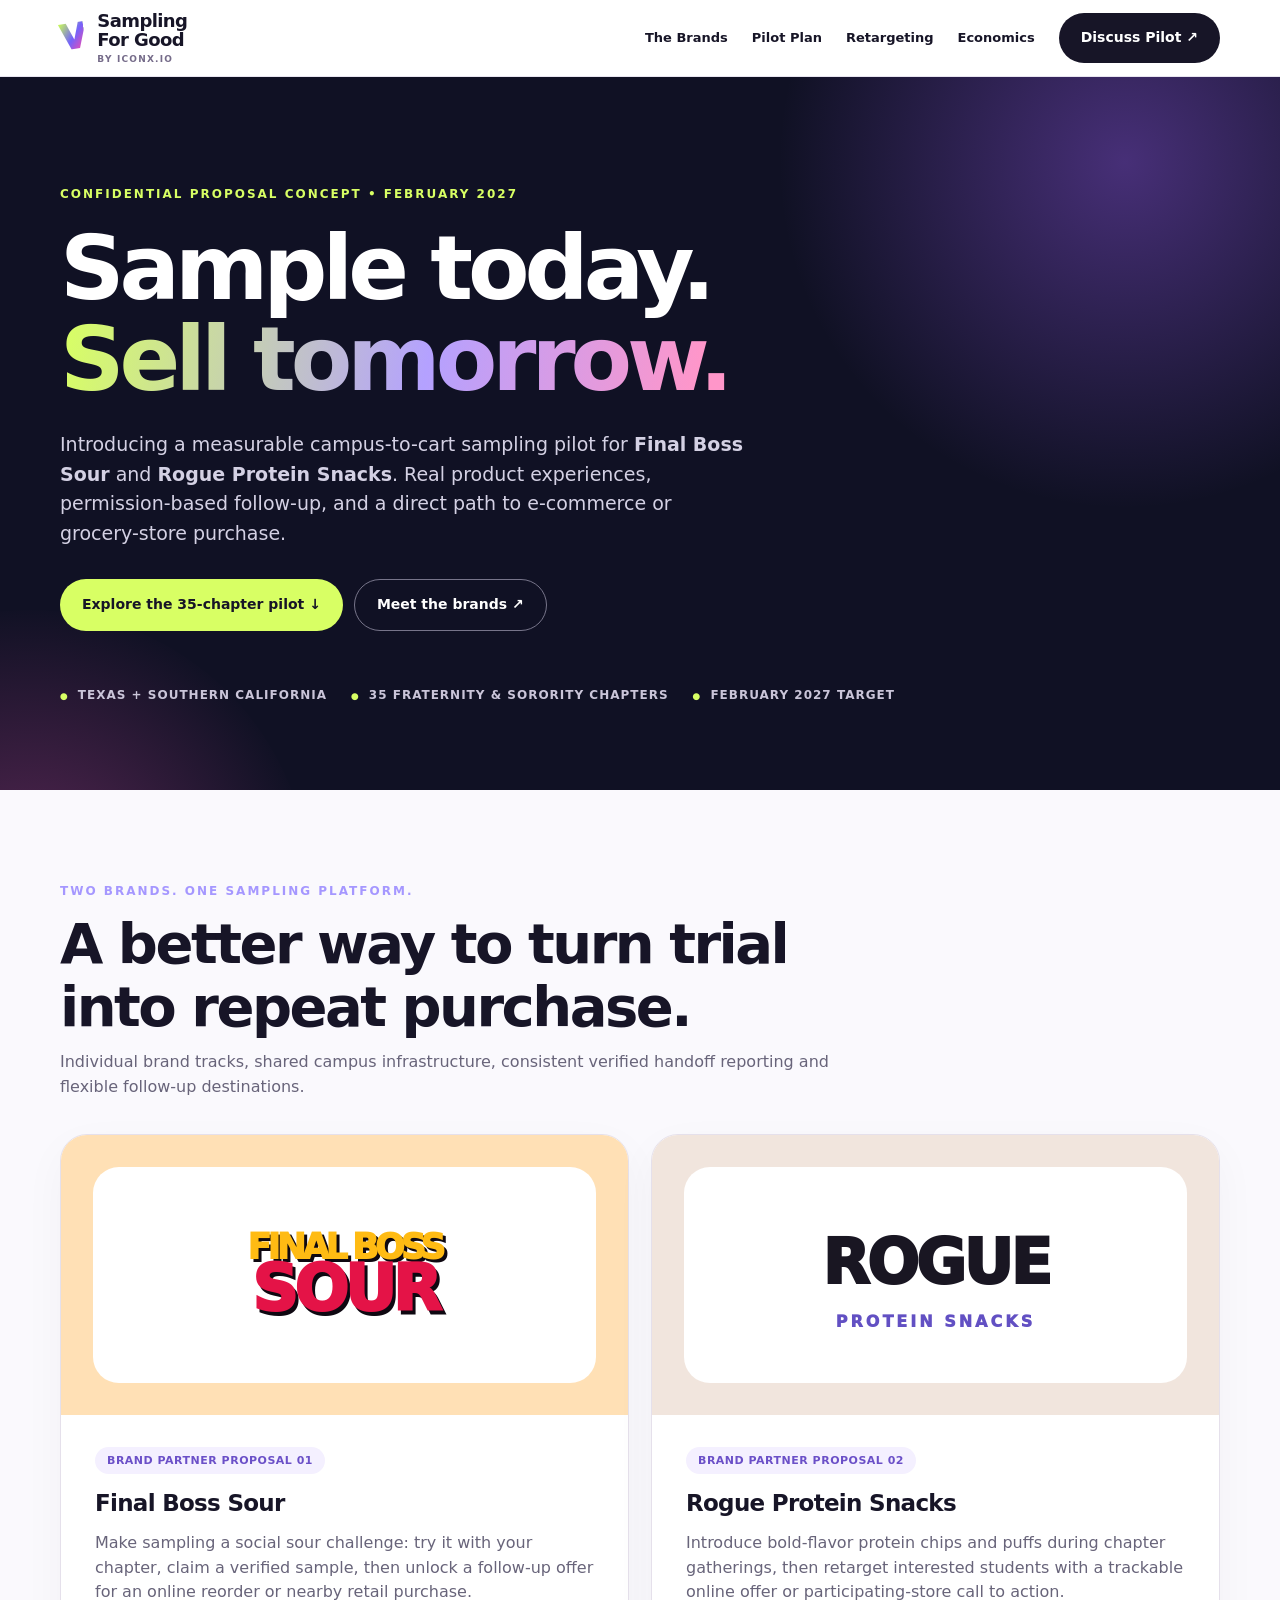
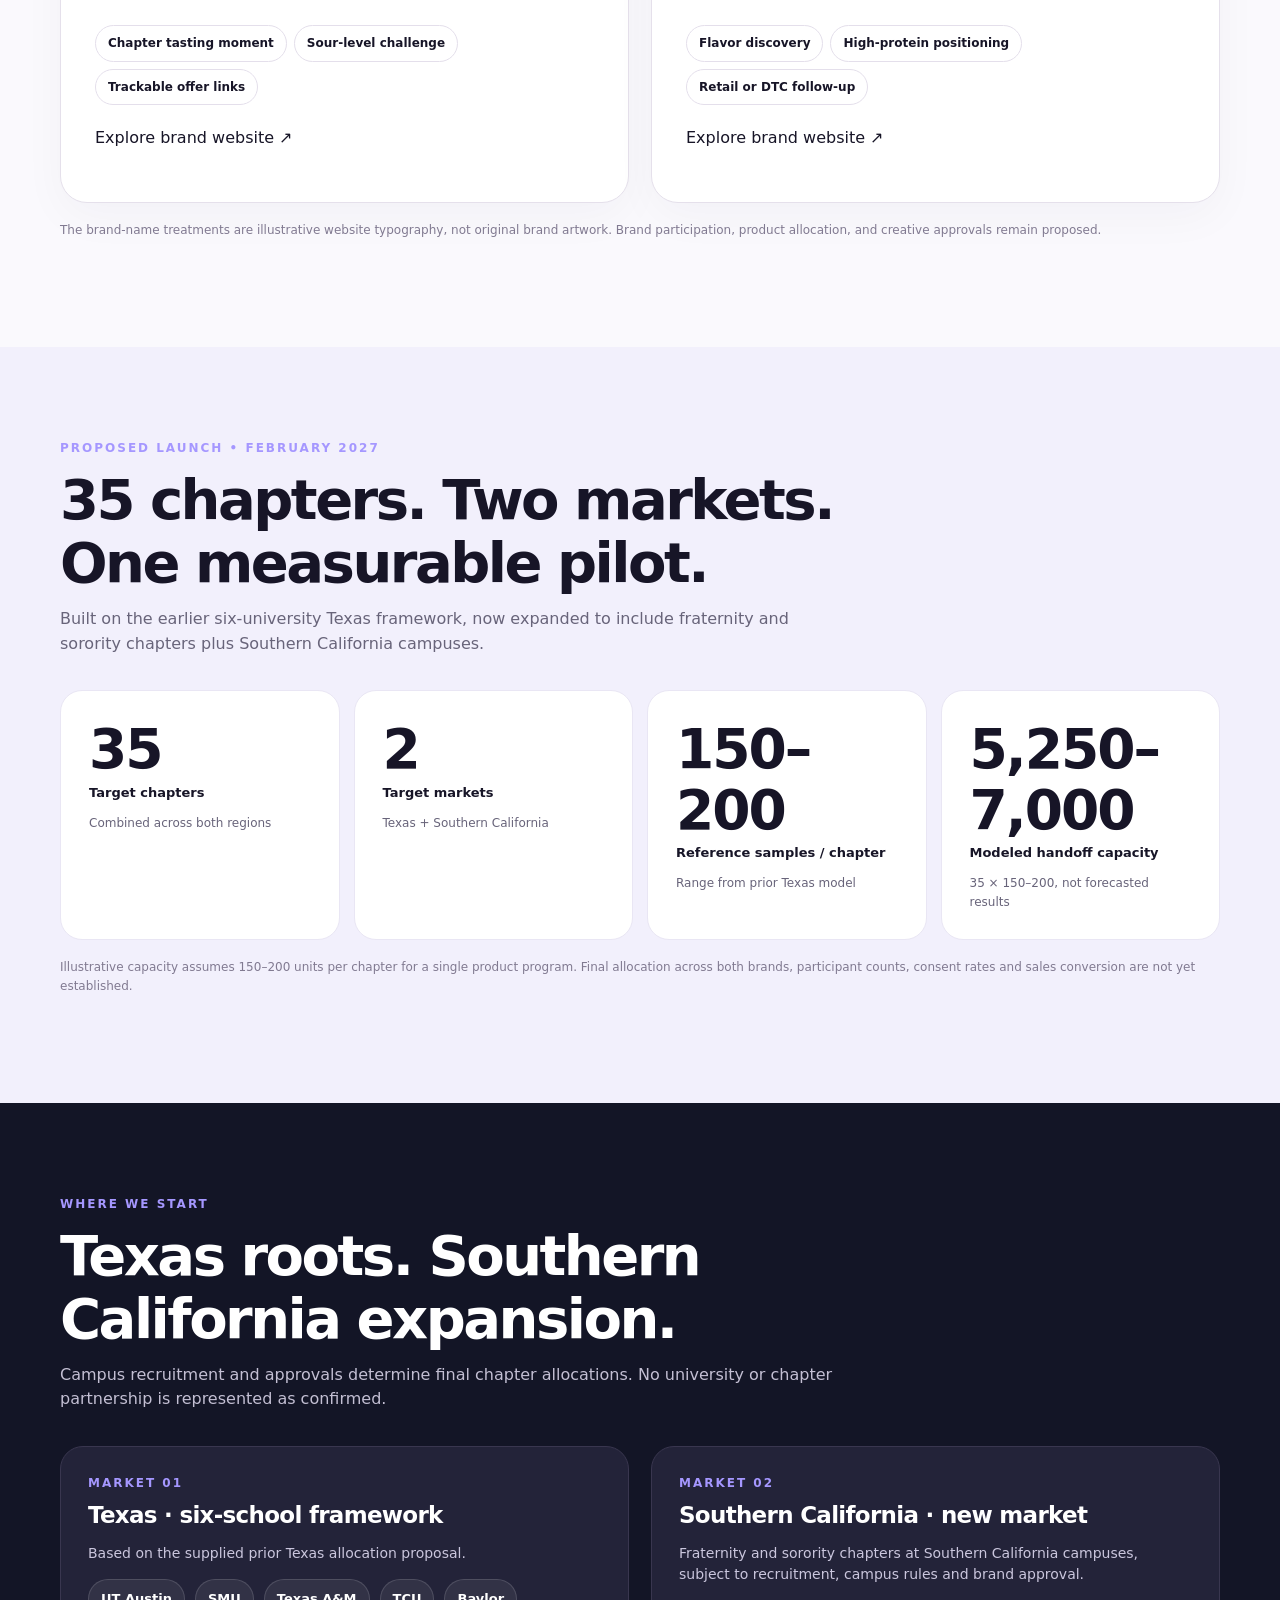
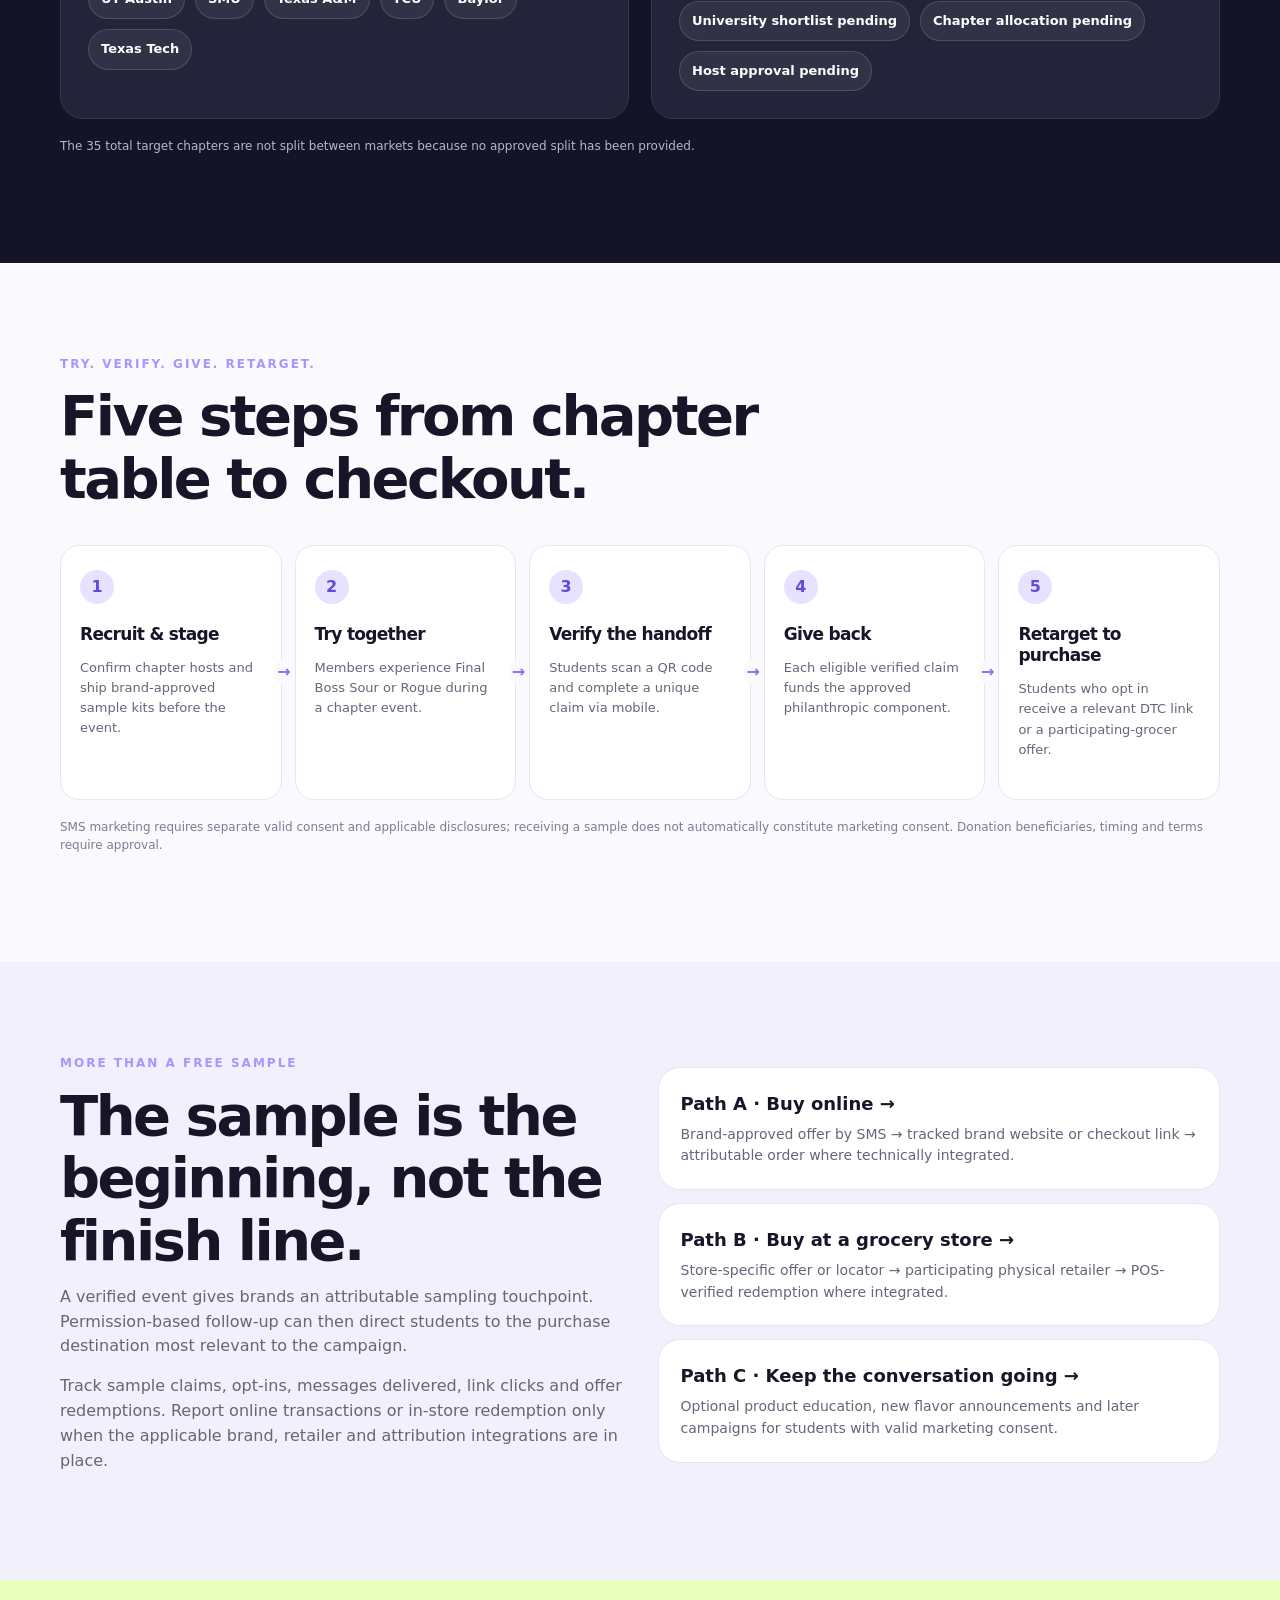
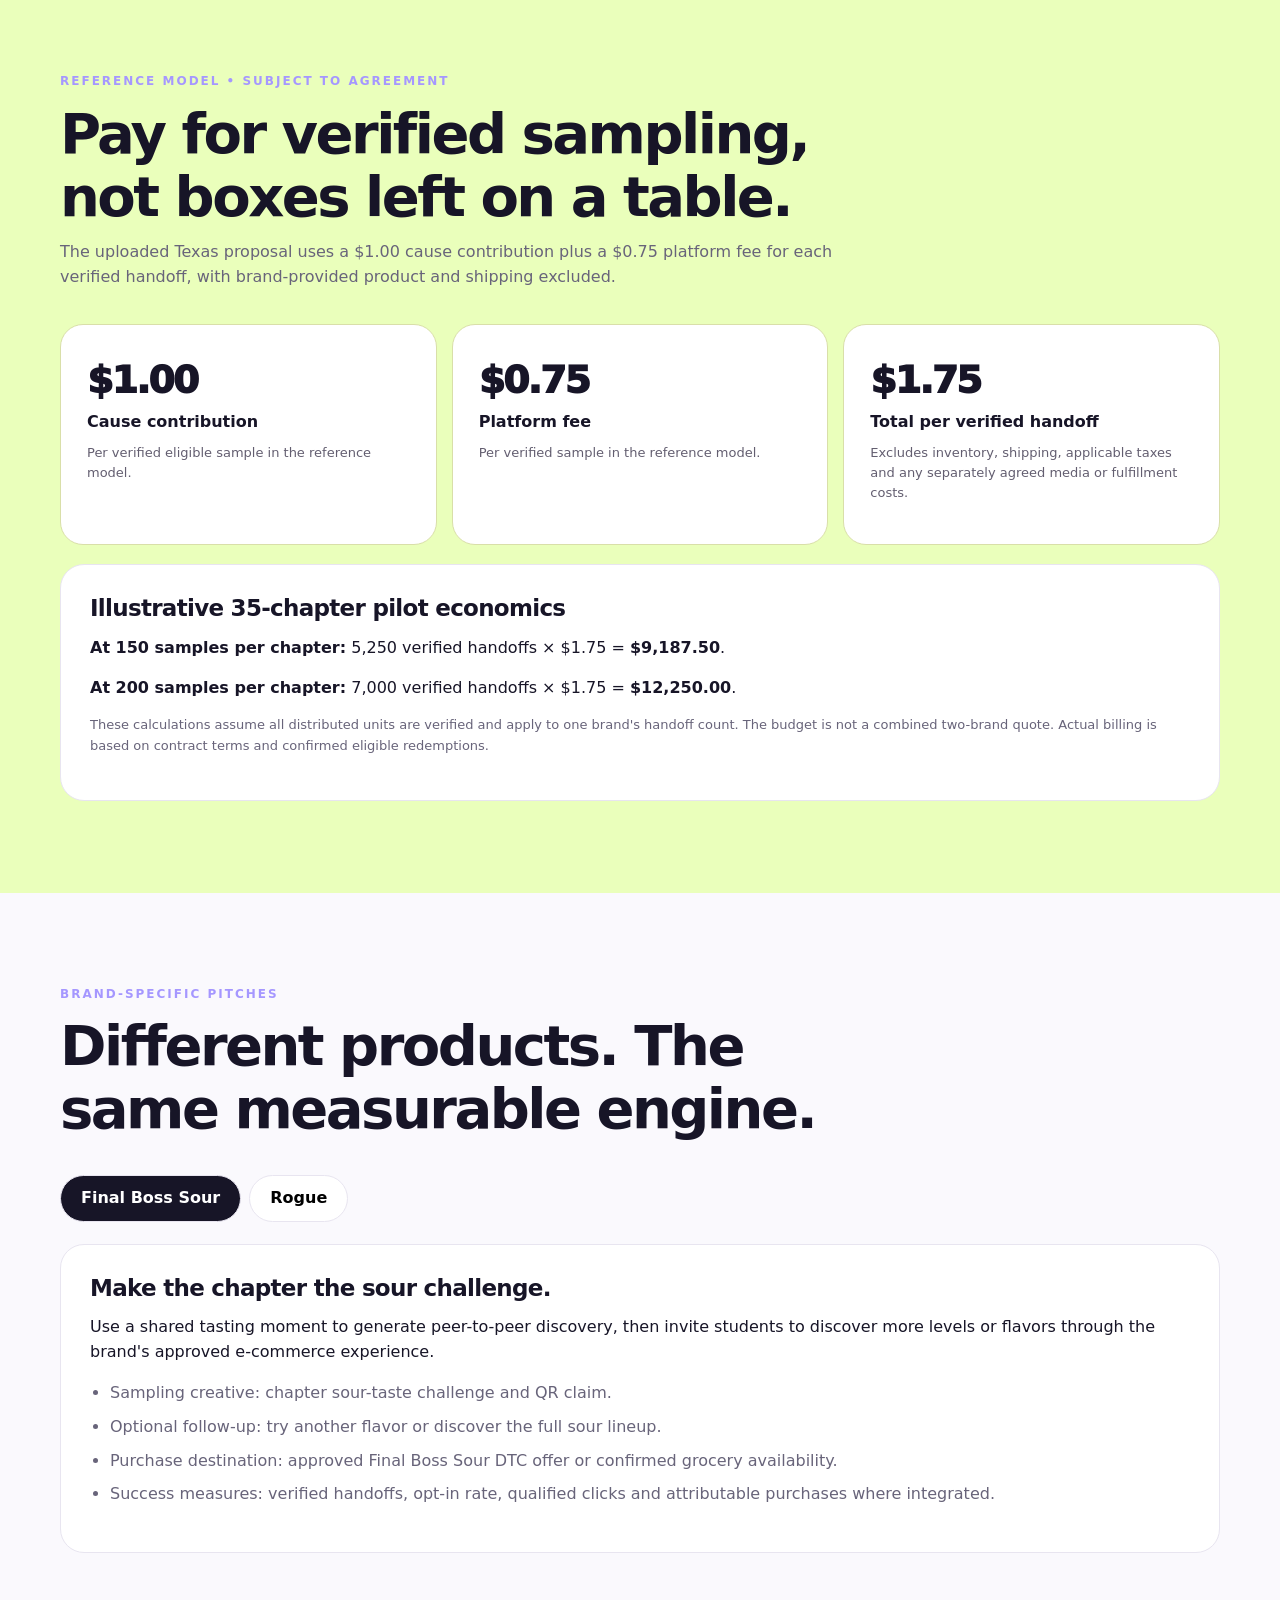
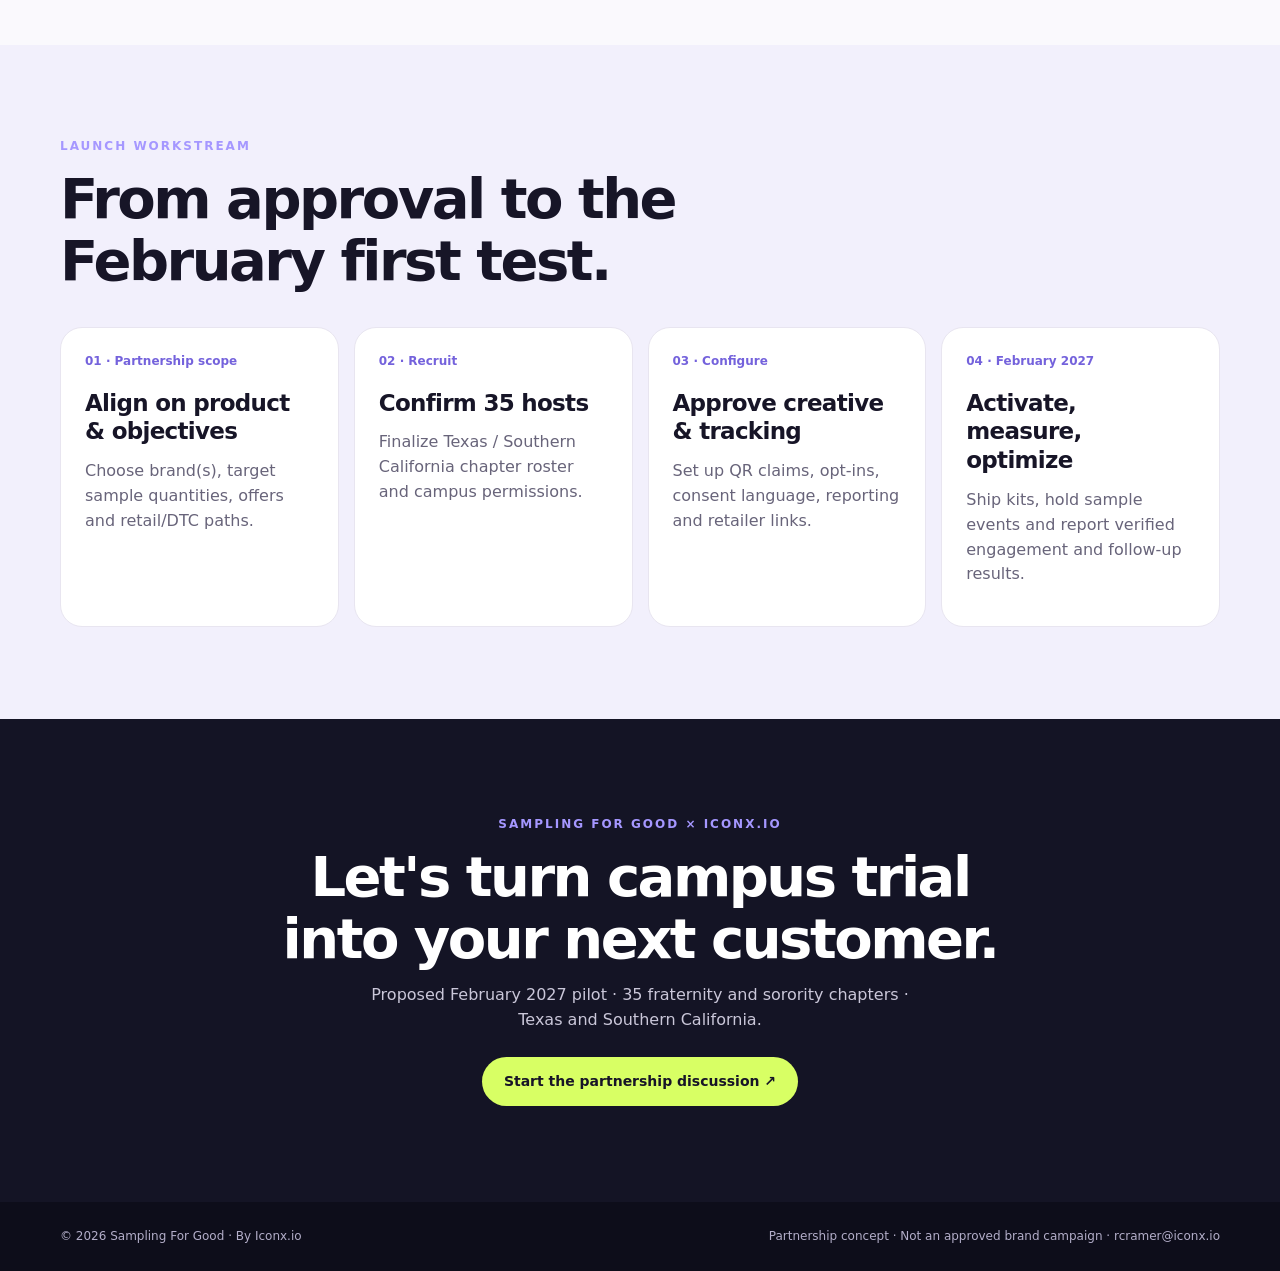
==== brand-pitches/final-boss-rogue/index.html @ 6f6bc7af "Add standalone Final Boss Sour and Rogue February 2027 sampling pitch" ====
<!doctype html>
<html lang="en"><head><meta charset="utf-8"><meta name="viewport" content="width=device-width,initial-scale=1"><meta name="theme-color" content="#101124"><title>Final Boss Sour × Rogue | Sampling For Good — February 2027 Pilot</title><meta name="description" content="A proposed 35-chapter sampling and retargeting pilot across Texas and Southern California, by Sampling For Good / Iconx."><style>
:root{--ink:#171527;--muted:#68647a;--purple:#7564fa;--pink:#f04bb6;--lime:#d8ff64;--blue:#488eff;--line:#e8e5f0}*{box-sizing:border-box}html{scroll-behavior:smooth}body{margin:0;background:#faf9fd;color:var(--ink);font:16px/1.55 Inter,ui-sans-serif,system-ui,-apple-system,Segoe UI,sans-serif}a{color:inherit;text-decoration:none}button{font:inherit;cursor:pointer}.wrap{width:min(1160px,calc(100% - 44px));margin:auto}.nav{position:sticky;top:0;z-index:9;background:#fffffff2;backdrop-filter:blur(18px);border-bottom:1px solid var(--line)}.nav .wrap{display:flex;align-items:center;justify-content:space-between;min-height:76px;gap:18px}.logo{display:flex;align-items:center;gap:12px;font-size:18px;font-weight:900;line-height:1.05;letter-spacing:-.6px}.vmark{font-weight:1000;font-size:34px;letter-spacing:-10px;padding-right:9px;background:linear-gradient(130deg,#c8fc55 5%,#7363fc 50%,#ef4ab0 85%);-webkit-background-clip:text;background-clip:text;color:transparent;transform:rotate(-9deg)}.logo small{font-size:9px;letter-spacing:1.2px;color:#756b89;display:block;margin-top:5px}.navlinks{display:flex;align-items:center;gap:24px;font-size:13px;font-weight:750}.btn{display:inline-flex;align-items:center;justify-content:center;border:0;padding:14px 22px;border-radius:100px;background:var(--ink);color:white;font-weight:850;font-size:14px;transition:transform .2s,box-shadow .2s}.btn:hover{transform:translateY(-2px);box-shadow:0 12px 26px #11112626}.btn.lime{background:var(--lime);color:var(--ink)}.btn.outline{background:#fff;color:var(--ink);border:1px solid var(--line)}.hero{background:#101124;color:white;position:relative;overflow:hidden;padding:108px 0 86px}.hero:before{content:'';position:absolute;width:710px;height:710px;border-radius:50%;right:-200px;top:-270px;background:radial-gradient(circle,#995cf466,transparent 69%)}.hero:after{content:'';position:absolute;width:560px;height:560px;border-radius:50%;left:-250px;bottom:-380px;background:radial-gradient(circle,#ed54b755,transparent 72%)}.hero .wrap{position:relative;z-index:1}.eyebrow{font-size:12px;font-weight:900;letter-spacing:2px;text-transform:uppercase;color:#a597ff}.hero .eyebrow{color:#d8ff64}.hero h1{font-size:clamp(48px,7vw,91px);line-height:1.02;letter-spacing:-5px;max-width:1000px;margin:19px 0 25px}.gradient{background:linear-gradient(100deg,#d8ff64 1%,#b4a1ff 55%,#ff96c9 95%);color:transparent;background-clip:text}.hero p{font-size:19px;max-width:690px;color:#d4d1e4}.actions{display:flex;gap:11px;flex-wrap:wrap;margin-top:31px}.hero .outline{background:transparent;color:white;border:1px solid #77758a}.herofoot{display:flex;gap:24px;flex-wrap:wrap;margin-top:55px;color:#cac5d9;font-size:12px;text-transform:uppercase;letter-spacing:1px;font-weight:750}.herofoot span:before{content:'●';color:var(--lime);font-size:9px;margin-right:9px}section{padding:92px 0}.sectionhead{max-width:790px;margin-bottom:34px}h2{font-size:clamp(34px,4.7vw,56px);line-height:1.12;letter-spacing:-2.5px;margin:12px 0}h3{font-size:23px;line-height:1.25;letter-spacing:-.7px;margin:0 0 13px}p{margin:0 0 15px}.muted{color:var(--muted)}.brandgrid,.metricgrid,.steps,.dual,.geogrid{display:grid;grid-template-columns:repeat(2,minmax(0,1fr));gap:22px}.brandcard{border:1px solid #e5e0eb;background:white;border-radius:27px;overflow:hidden;box-shadow:0 14px 45px #28204609}.brandtop{height:280px;display:flex;align-items:center;justify-content:center;flex-direction:column;text-align:center;padding:32px}.brandtop.sour{background:#ffe0b5}.brandtop.rogue{background:#f1e5dd}.brandtop .inner{border-radius:26px;background:white;height:100%;width:100%;display:flex;align-items:center;justify-content:center;flex-direction:column;padding:25px}.bossmark{font-weight:1000;text-transform:uppercase;line-height:.87;letter-spacing:-4px;font-size:clamp(38px,5vw,70px);color:#e41347;text-shadow:3px 4px 0 #0e0811}.bossmark small{font-size:.55em;display:block;color:#ffbb13;text-shadow:3px 3px 0 #0e0811}.roguemark{font-weight:1000;font-size:clamp(34px,4.8vw,69px);letter-spacing:-3px;color:#191622}.roguemark em{font-size:16px;display:block;color:#6250c3;font-style:normal;letter-spacing:3px}.brandbody{padding:32px 34px 36px}.tag{display:inline-block;background:#f4f0ff;color:#6b50c8;border-radius:30px;padding:5px 12px;font-size:11px;font-weight:900;letter-spacing:.5px;text-transform:uppercase;margin-bottom:15px}.chips{display:flex;flex-wrap:wrap;gap:7px;margin-top:20px}.chips span{font-size:12px;font-weight:750;border:1px solid #e4dfeb;padding:8px 12px;border-radius:50px}.pitch{background:#f2f0fc}.stat{background:white;padding:28px;border-radius:22px;border:1px solid #e9e6f4}.stat strong{display:block;font-size:clamp(32px,4.5vw,55px);line-height:1.1;letter-spacing:-2px}.stat span{font-weight:850;font-size:13px}.stat small{display:block;font-size:12px;color:var(--muted);margin-top:9px}.metricgrid{grid-template-columns:repeat(4,1fr);gap:14px}.funnel{display:grid;grid-template-columns:repeat(5,1fr);gap:13px;margin-top:25px}.step{background:white;padding:24px 19px;border:1px solid var(--line);border-radius:19px;position:relative}.step .num{display:inline-block;border-radius:50%;width:34px;height:34px;text-align:center;line-height:34px;background:#e7e2ff;color:#624add;font-weight:900;margin-bottom:20px}.step h3{font-size:17px}.step p{font-size:13px;color:var(--muted)}.step:not(:last-child):after{content:'→';position:absolute;right:-13px;top:45%;z-index:2;font-weight:900;color:#896aff;background:#faf9fd;border-radius:50%;padding:0 3px}.geo{background:#131526;color:white}.geo h2,.geo h3{color:white}.geo .muted{color:#c3bfd3}.location{padding:27px;background:#232339;border:1px solid #39364f;border-radius:23px}.location h3{margin-top:8px}.location p{font-size:14px;color:#cac6dd}.schoollist{display:flex;flex-wrap:wrap;gap:10px}.schoollist span{background:#ffffff12;border:1px solid #ffffff22;border-radius:30px;padding:9px 12px;font-size:13px;font-weight:750}.note{font-size:12px;color:#817a91;margin-top:18px}.geo .note{color:#bbb4ce}.split{display:grid;grid-template-columns:1fr 1fr;gap:35px;align-items:center}.path{background:#fff;border:1px solid var(--line);border-radius:22px;padding:22px;margin-bottom:13px}.path b{display:block;font-size:18px}.path p{font-size:14px;color:var(--muted);margin:6px 0 0}.money{background:#eaffbb}.economics{display:grid;grid-template-columns:repeat(3,1fr);gap:15px}.econ{background:#fff;border:1px solid #d9dfa9;padding:26px;border-radius:23px}.econ .big{font-size:38px;letter-spacing:-2px;font-weight:1000}.econ b{display:block}.econ p{color:#635e70;font-size:13px;margin-top:8px}.timeline{display:grid;grid-template-columns:repeat(4,1fr);gap:15px}.timeline article{background:white;border:1px solid var(--line);border-radius:22px;padding:24px}.timeline i{display:block;font-weight:900;font-size:12px;color:#7462dc;font-style:normal;margin-bottom:18px}.closing{background:#141425;color:white;text-align:center;padding:96px 0}.closing p{color:#cac7d9;max-width:580px;margin:0 auto 24px}.footer{padding:25px 0;background:#0d0d1a;color:#b3aec9;font-size:12px}.footer .wrap{display:flex;justify-content:space-between;flex-wrap:wrap;gap:12px}.detailtab{display:flex;gap:8px;margin:22px 0}.detailtab button{background:white;border:1px solid var(--line);border-radius:30px;padding:10px 20px;font-weight:850}.detailtab button.active{background:#171527;color:white}.panel{background:white;border-radius:24px;padding:29px;border:1px solid var(--line)}.panel[hidden]{display:none}.panel ul{padding-left:20px;color:var(--muted)}.panel li{margin:9px 0}@media(max-width:900px){.metricgrid{grid-template-columns:repeat(2,1fr)}.funnel{grid-template-columns:repeat(2,1fr)}.funnel .step:after{display:none}.timeline{grid-template-columns:repeat(2,1fr)}.navlinks a:not(.btn){display:none}}@media(max-width:620px){.wrap{width:min(100% - 30px,1160px)}.nav .wrap{min-height:70px}.nav .btn{padding:10px 12px;font-size:12px}.logo{font-size:14px}.hero{padding:76px 0 62px}.hero h1{letter-spacing:-2.6px}.hero p{font-size:16px}.brandgrid,.dual,.geogrid,.split{grid-template-columns:1fr}.brandtop{height:235px}.brandbody{padding:24px}.funnel,.timeline{grid-template-columns:1fr}.metricgrid{gap:9px}.stat{padding:18px}.stat strong{letter-spacing:-1px}.economics{grid-template-columns:1fr}section{padding:64px 0}h2{letter-spacing:-1.5px}}
</style></head><body>
<header class="nav"><div class="wrap"><a href="#" class="logo"><span class="vmark">V</span><span>Sampling<br>For Good<small>BY ICONX.IO</small></span></a><nav class="navlinks"><a href="#brands">The Brands</a><a href="#pilot">Pilot Plan</a><a href="#retargeting">Retargeting</a><a href="#economics">Economics</a><a class="btn" href="mailto:rcramer@iconx.io?subject=February%202027%20Sampling%20For%20Good%20Pilot">Discuss Pilot ↗</a></nav></div></header>
<main><div class="hero"><div class="wrap"><div class="eyebrow">Confidential proposal concept • February 2027</div><h1>Sample today.<br><span class="gradient">Sell tomorrow.</span></h1><p>Introducing a measurable campus-to-cart sampling pilot for <b>Final Boss Sour</b> and <b>Rogue Protein Snacks</b>. Real product experiences, permission-based follow-up, and a direct path to e-commerce or grocery-store purchase.</p><div class="actions"><a class="btn lime" href="#pilot">Explore the 35-chapter pilot ↓</a><a class="btn outline" href="#brands">Meet the brands ↗</a></div><div class="herofoot"><span>Texas + Southern California</span><span>35 fraternity & sorority chapters</span><span>February 2027 target</span></div></div></div>
<section id="brands"><div class="wrap"><div class="sectionhead"><div class="eyebrow">Two brands. One sampling platform.</div><h2>A better way to turn trial into repeat purchase.</h2><p class="muted">Individual brand tracks, shared campus infrastructure, consistent verified handoff reporting and flexible follow-up destinations.</p></div><div class="brandgrid">
<article class="brandcard"><div class="brandtop sour"><div class="inner"><div class="bossmark"><small>FINAL BOSS</small>SOUR</div></div></div><div class="brandbody"><div class="tag">Brand partner proposal 01</div><h3>Final Boss Sour</h3><p class="muted">Make sampling a social sour challenge: try it with your chapter, claim a verified sample, then unlock a follow-up offer for an online reorder or nearby retail purchase.</p><div class="chips"><span>Chapter tasting moment</span><span>Sour-level challenge</span><span>Trackable offer links</span></div><p style="margin-top:21px"><a href="https://finalbosssour.com/" target="_blank" rel="noopener">Explore brand website ↗</a></p></div></article>
<article class="brandcard"><div class="brandtop rogue"><div class="inner"><div class="roguemark">ROGUE<em>PROTEIN SNACKS</em></div></div></div><div class="brandbody"><div class="tag">Brand partner proposal 02</div><h3>Rogue Protein Snacks</h3><p class="muted">Introduce bold-flavor protein chips and puffs during chapter gatherings, then retarget interested students with a trackable online offer or participating-store call to action.</p><div class="chips"><span>Flavor discovery</span><span>High-protein positioning</span><span>Retail or DTC follow-up</span></div><p style="margin-top:21px"><a href="https://roguesnacks.com/" target="_blank" rel="noopener">Explore brand website ↗</a></p></div></article></div><p class="note">The brand-name treatments are illustrative website typography, not original brand artwork. Brand participation, product allocation, and creative approvals remain proposed.</p></div></section>
<section class="pitch" id="pilot"><div class="wrap"><div class="sectionhead"><div class="eyebrow">Proposed launch • February 2027</div><h2>35 chapters. Two markets. One measurable pilot.</h2><p class="muted">Built on the earlier six-university Texas framework, now expanded to include fraternity and sorority chapters plus Southern California campuses.</p></div><div class="metricgrid"><div class="stat"><strong>35</strong><span>Target chapters</span><small>Combined across both regions</small></div><div class="stat"><strong>2</strong><span>Target markets</span><small>Texas + Southern California</small></div><div class="stat"><strong>150–200</strong><span>Reference samples / chapter</span><small>Range from prior Texas model</small></div><div class="stat"><strong>5,250–7,000</strong><span>Modeled handoff capacity</span><small>35 × 150–200, not forecasted results</small></div></div><p class="note">Illustrative capacity assumes 150–200 units per chapter for a single product program. Final allocation across both brands, participant counts, consent rates and sales conversion are not yet established.</p></div></section>
<section class="geo"><div class="wrap"><div class="sectionhead"><div class="eyebrow">Where we start</div><h2>Texas roots. Southern California expansion.</h2><p class="muted">Campus recruitment and approvals determine final chapter allocations. No university or chapter partnership is represented as confirmed.</p></div><div class="geogrid"><div class="location"><div class="eyebrow">Market 01</div><h3>Texas · six-school framework</h3><p>Based on the supplied prior Texas allocation proposal.</p><div class="schoollist"><span>UT Austin</span><span>SMU</span><span>Texas A&M</span><span>TCU</span><span>Baylor</span><span>Texas Tech</span></div></div><div class="location"><div class="eyebrow">Market 02</div><h3>Southern California · new market</h3><p>Fraternity and sorority chapters at Southern California campuses, subject to recruitment, campus rules and brand approval.</p><div class="schoollist"><span>University shortlist pending</span><span>Chapter allocation pending</span><span>Host approval pending</span></div></div></div><p class="note">The 35 total target chapters are not split between markets because no approved split has been provided.</p></div></section>
<section id="how"><div class="wrap"><div class="sectionhead"><div class="eyebrow">Try. Verify. Give. Retarget.</div><h2>Five steps from chapter table to checkout.</h2></div><div class="funnel"><div class="step"><div class="num">1</div><h3>Recruit & stage</h3><p>Confirm chapter hosts and ship brand-approved sample kits before the event.</p></div><div class="step"><div class="num">2</div><h3>Try together</h3><p>Members experience Final Boss Sour or Rogue during a chapter event.</p></div><div class="step"><div class="num">3</div><h3>Verify the handoff</h3><p>Students scan a QR code and complete a unique claim via mobile.</p></div><div class="step"><div class="num">4</div><h3>Give back</h3><p>Each eligible verified claim funds the approved philanthropic component.</p></div><div class="step"><div class="num">5</div><h3>Retarget to purchase</h3><p>Students who opt in receive a relevant DTC link or a participating-grocer offer.</p></div></div><p class="note">SMS marketing requires separate valid consent and applicable disclosures; receiving a sample does not automatically constitute marketing consent. Donation beneficiaries, timing and terms require approval.</p></div></section>
<section class="pitch" id="retargeting"><div class="wrap"><div class="split"><div><div class="eyebrow">More than a free sample</div><h2>The sample is the beginning, not the finish line.</h2><p class="muted">A verified event gives brands an attributable sampling touchpoint. Permission-based follow-up can then direct students to the purchase destination most relevant to the campaign.</p><p class="muted">Track sample claims, opt-ins, messages delivered, link clicks and offer redemptions. Report online transactions or in-store redemption only when the applicable brand, retailer and attribution integrations are in place.</p></div><div><div class="path"><b>Path A · Buy online →</b><p>Brand-approved offer by SMS → tracked brand website or checkout link → attributable order where technically integrated.</p></div><div class="path"><b>Path B · Buy at a grocery store →</b><p>Store-specific offer or locator → participating physical retailer → POS-verified redemption where integrated.</p></div><div class="path"><b>Path C · Keep the conversation going →</b><p>Optional product education, new flavor announcements and later campaigns for students with valid marketing consent.</p></div></div></div></div></section>
<section class="money" id="economics"><div class="wrap"><div class="sectionhead"><div class="eyebrow">Reference model • subject to agreement</div><h2>Pay for verified sampling, not boxes left on a table.</h2><p class="muted">The uploaded Texas proposal uses a $1.00 cause contribution plus a $0.75 platform fee for each verified handoff, with brand-provided product and shipping excluded.</p></div><div class="economics"><div class="econ"><div class="big">$1.00</div><b>Cause contribution</b><p>Per verified eligible sample in the reference model.</p></div><div class="econ"><div class="big">$0.75</div><b>Platform fee</b><p>Per verified sample in the reference model.</p></div><div class="econ"><div class="big">$1.75</div><b>Total per verified handoff</b><p>Excludes inventory, shipping, applicable taxes and any separately agreed media or fulfillment costs.</p></div></div><div class="panel" style="margin-top:19px"><h3>Illustrative 35-chapter pilot economics</h3><p><b>At 150 samples per chapter:</b> 5,250 verified handoffs × $1.75 = <b>$9,187.50</b>.</p><p><b>At 200 samples per chapter:</b> 7,000 verified handoffs × $1.75 = <b>$12,250.00</b>.</p><p class="muted" style="font-size:13px">These calculations assume all distributed units are verified and apply to one brand's handoff count. The budget is not a combined two-brand quote. Actual billing is based on contract terms and confirmed eligible redemptions.</p></div></div></section>
<section><div class="wrap"><div class="sectionhead"><div class="eyebrow">Brand-specific pitches</div><h2>Different products. The same measurable engine.</h2></div><div class="detailtab" role="tablist" aria-label="Brand track"><button class="active" data-tab="fbs" role="tab" aria-selected="true">Final Boss Sour</button><button data-tab="rogue" role="tab" aria-selected="false">Rogue</button></div><div id="fbs" class="panel" role="tabpanel"><h3>Make the chapter the sour challenge.</h3><p>Use a shared tasting moment to generate peer-to-peer discovery, then invite students to discover more levels or flavors through the brand's approved e-commerce experience.</p><ul><li>Sampling creative: chapter sour-taste challenge and QR claim.</li><li>Optional follow-up: try another flavor or discover the full sour lineup.</li><li>Purchase destination: approved Final Boss Sour DTC offer or confirmed grocery availability.</li><li>Success measures: verified handoffs, opt-in rate, qualified clicks and attributable purchases where integrated.</li></ul></div><div id="rogue" class="panel" role="tabpanel" hidden><h3>Show that protein snacks can still bring the flavor.</h3><p>Build discovery around Rogue's chip and puff flavors at campus chapter gatherings, with relevant follow-up that supports repeat snack purchases.</p><ul><li>Sampling creative: flavor trial and QR claim at chapter gatherings.</li><li>Optional follow-up: favorite-flavor poll and approved online offer.</li><li>Purchase destination: Rogue DTC checkout or confirmed nearby retail locations.</li><li>Success measures: verified handoffs, opt-in rate, qualified clicks and attributable purchases where integrated.</li></ul></div></div></section>
<section class="pitch"><div class="wrap"><div class="sectionhead"><div class="eyebrow">Launch workstream</div><h2>From approval to the February first test.</h2></div><div class="timeline"><article><i>01 · Partnership scope</i><h3>Align on product & objectives</h3><p class="muted">Choose brand(s), target sample quantities, offers and retail/DTC paths.</p></article><article><i>02 · Recruit</i><h3>Confirm 35 hosts</h3><p class="muted">Finalize Texas / Southern California chapter roster and campus permissions.</p></article><article><i>03 · Configure</i><h3>Approve creative & tracking</h3><p class="muted">Set up QR claims, opt-ins, consent language, reporting and retailer links.</p></article><article><i>04 · February 2027</i><h3>Activate, measure, optimize</h3><p class="muted">Ship kits, hold sample events and report verified engagement and follow-up results.</p></article></div></div></section>
<div class="closing" id="contact"><div class="wrap"><div class="eyebrow">Sampling For Good × Iconx.io</div><h2>Let's turn campus trial<br>into your next customer.</h2><p>Proposed February 2027 pilot · 35 fraternity and sorority chapters · Texas and Southern California.</p><a class="btn lime" href="mailto:rcramer@iconx.io?subject=Sampling%20For%20Good%20%7C%20February%202027%20brand%20pilot">Start the partnership discussion ↗</a></div></div>
</main><footer class="footer"><div class="wrap"><span>© 2026 Sampling For Good · By Iconx.io</span><span>Partnership concept · Not an approved brand campaign · <a href="mailto:rcramer@iconx.io">rcramer@iconx.io</a></span></div></footer><script>document.querySelectorAll('[data-tab]').forEach(b=>b.addEventListener('click',()=>{document.querySelectorAll('[data-tab]').forEach(x=>{let a=x===b;x.classList.toggle('active',a);x.setAttribute('aria-selected',a)});document.querySelectorAll('[role=tabpanel]').forEach(p=>p.hidden=p.id!==b.dataset.tab)}));</script></body></html>
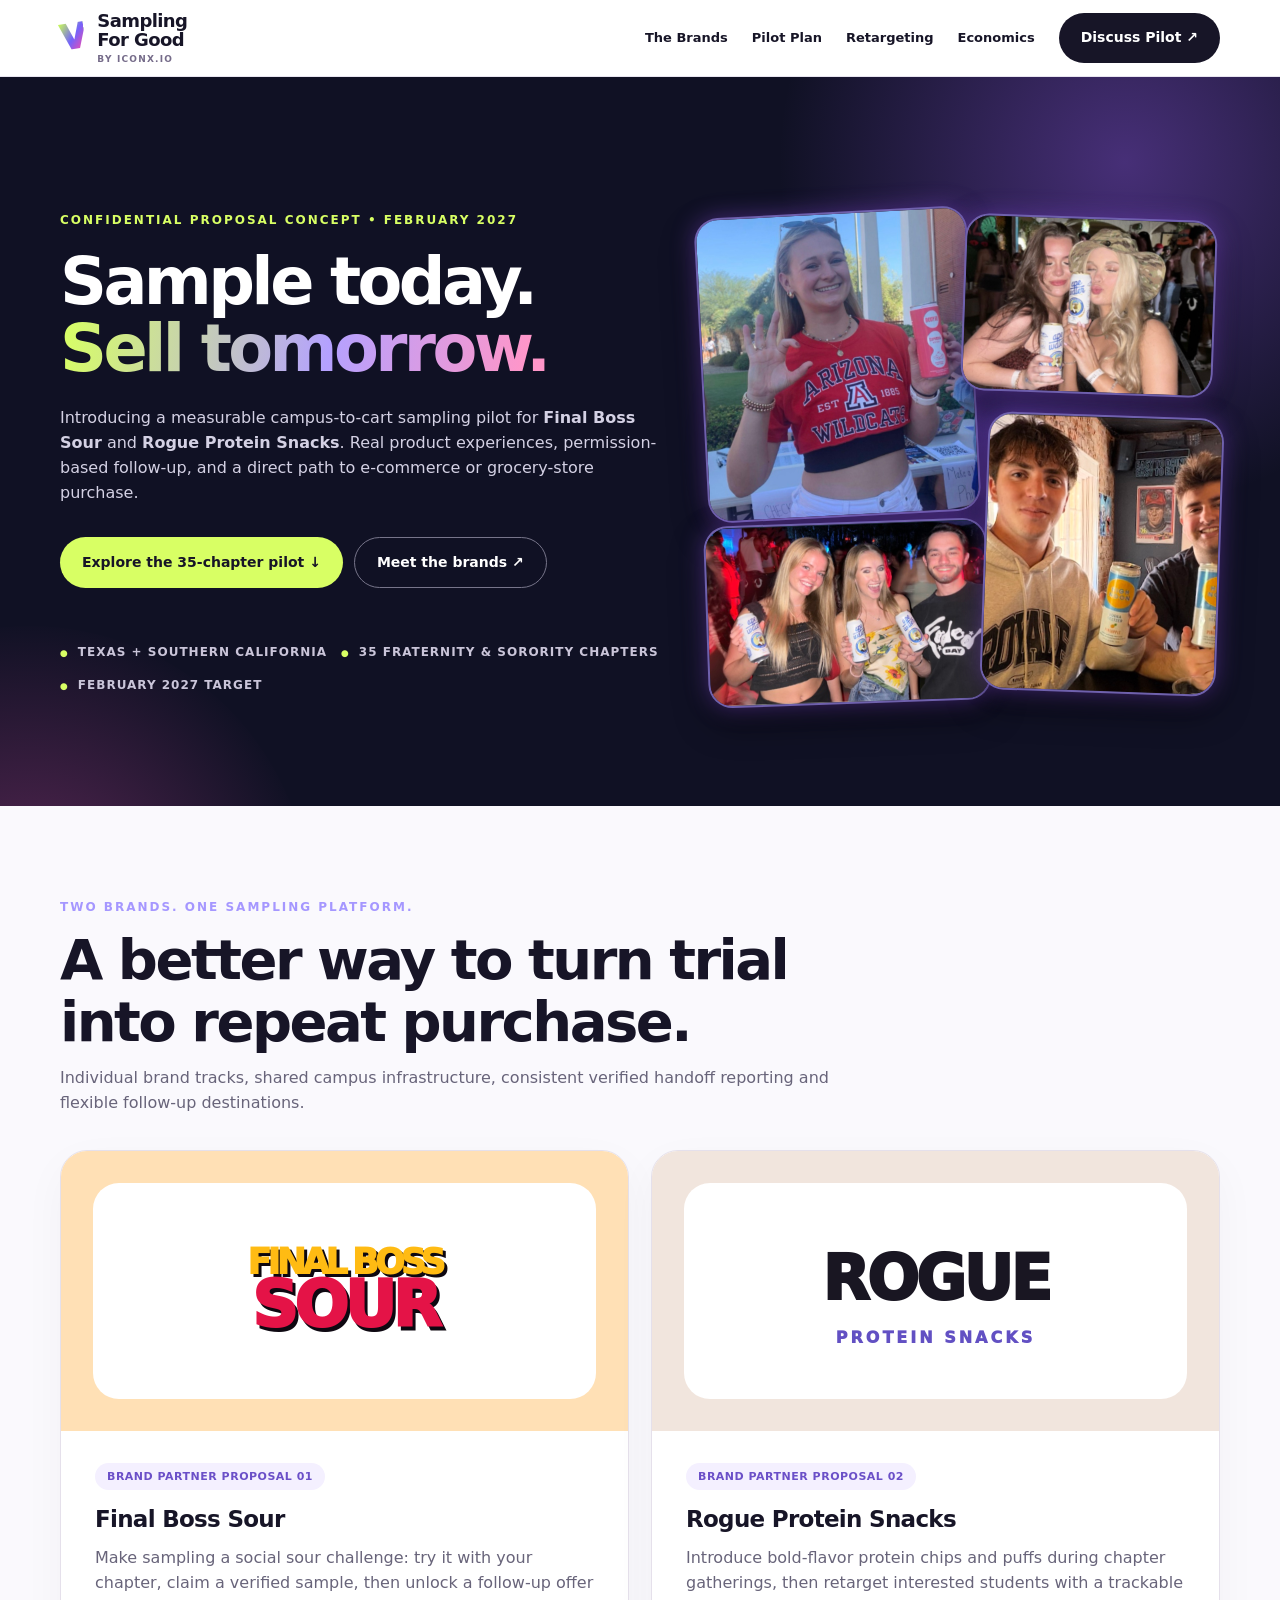
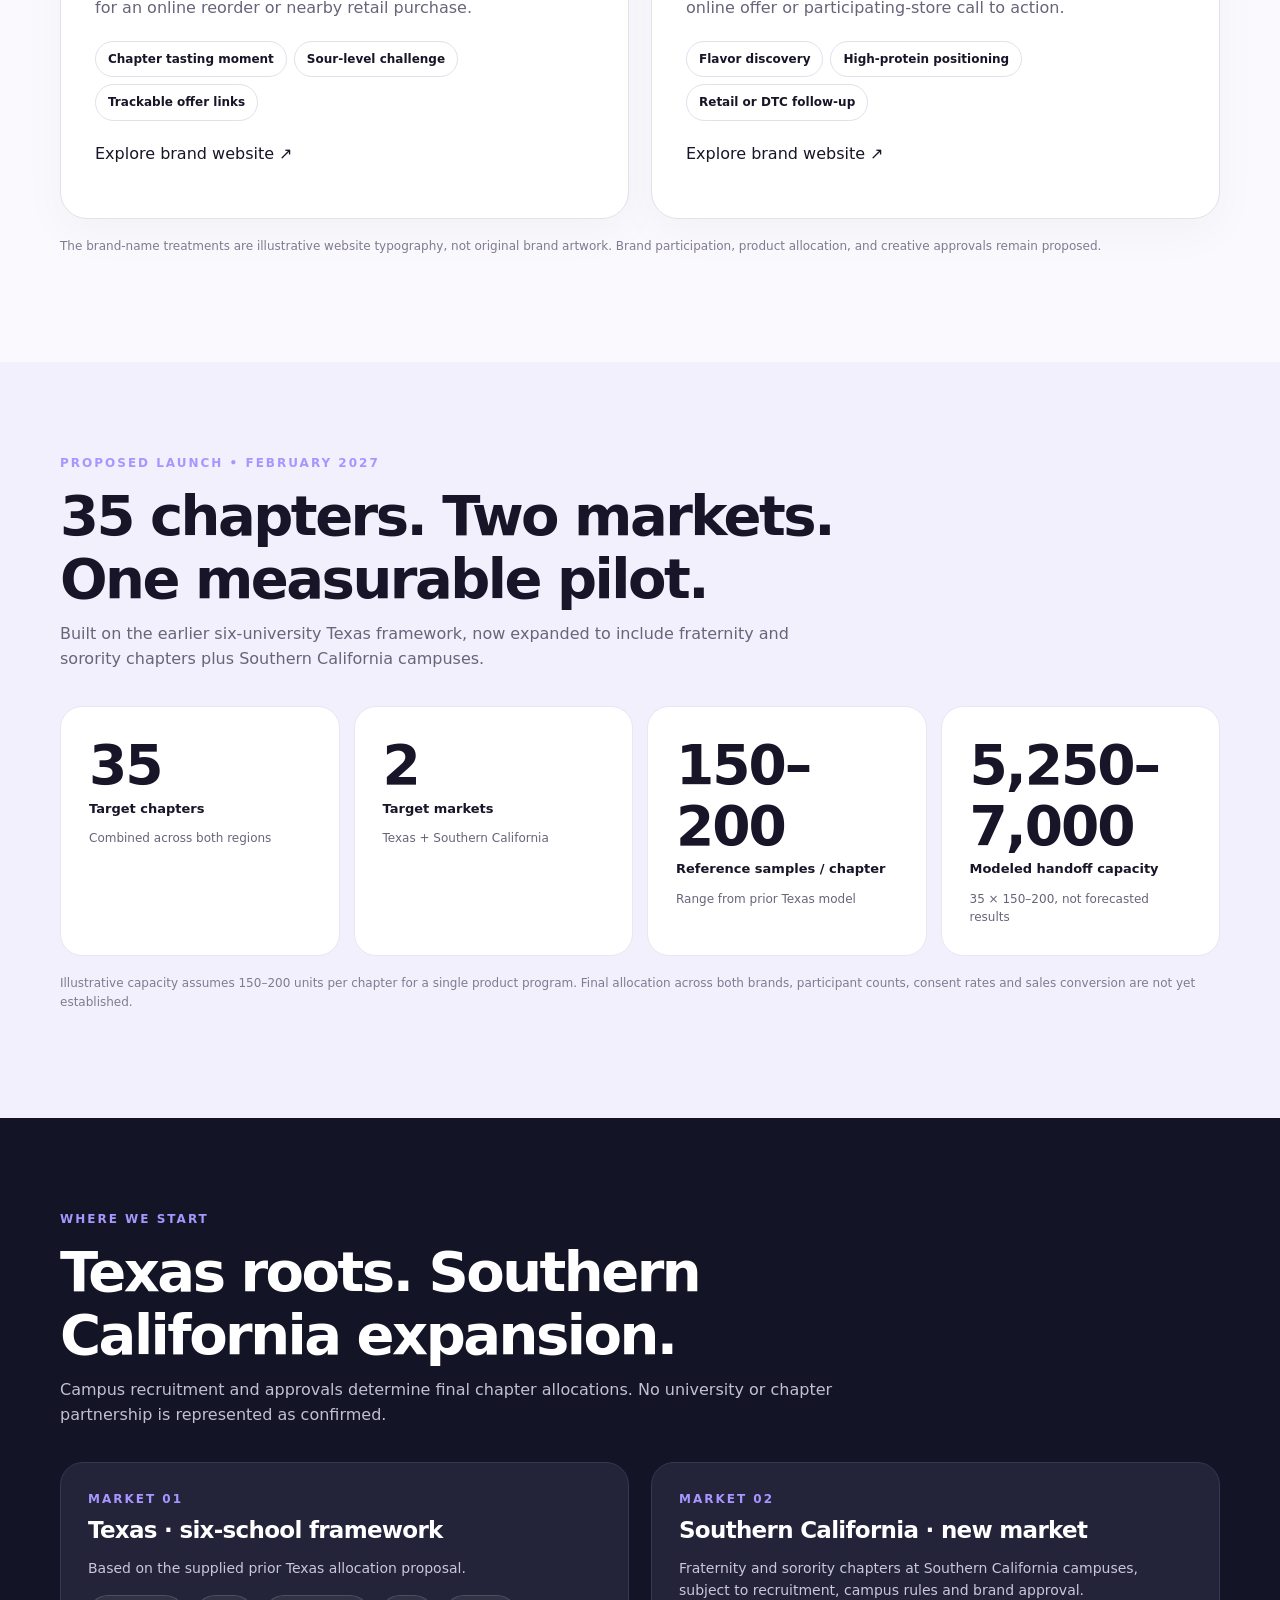
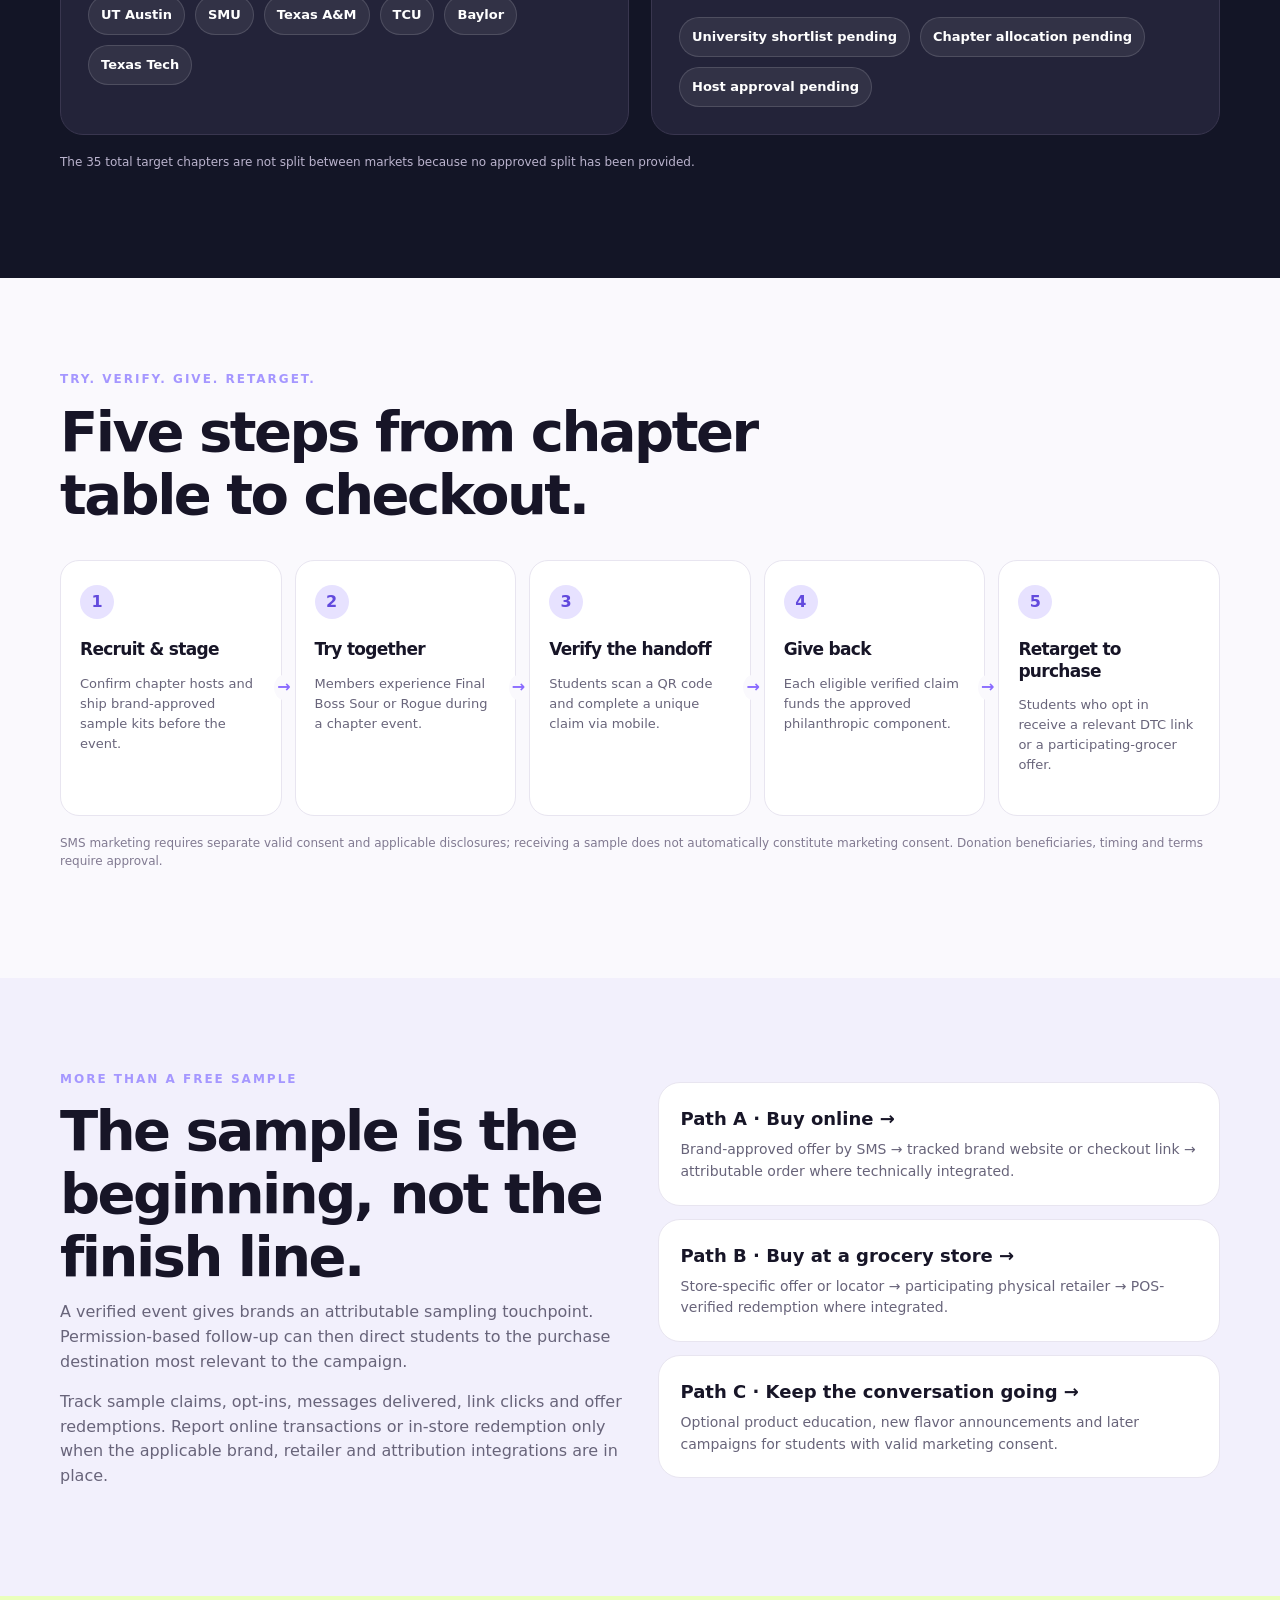
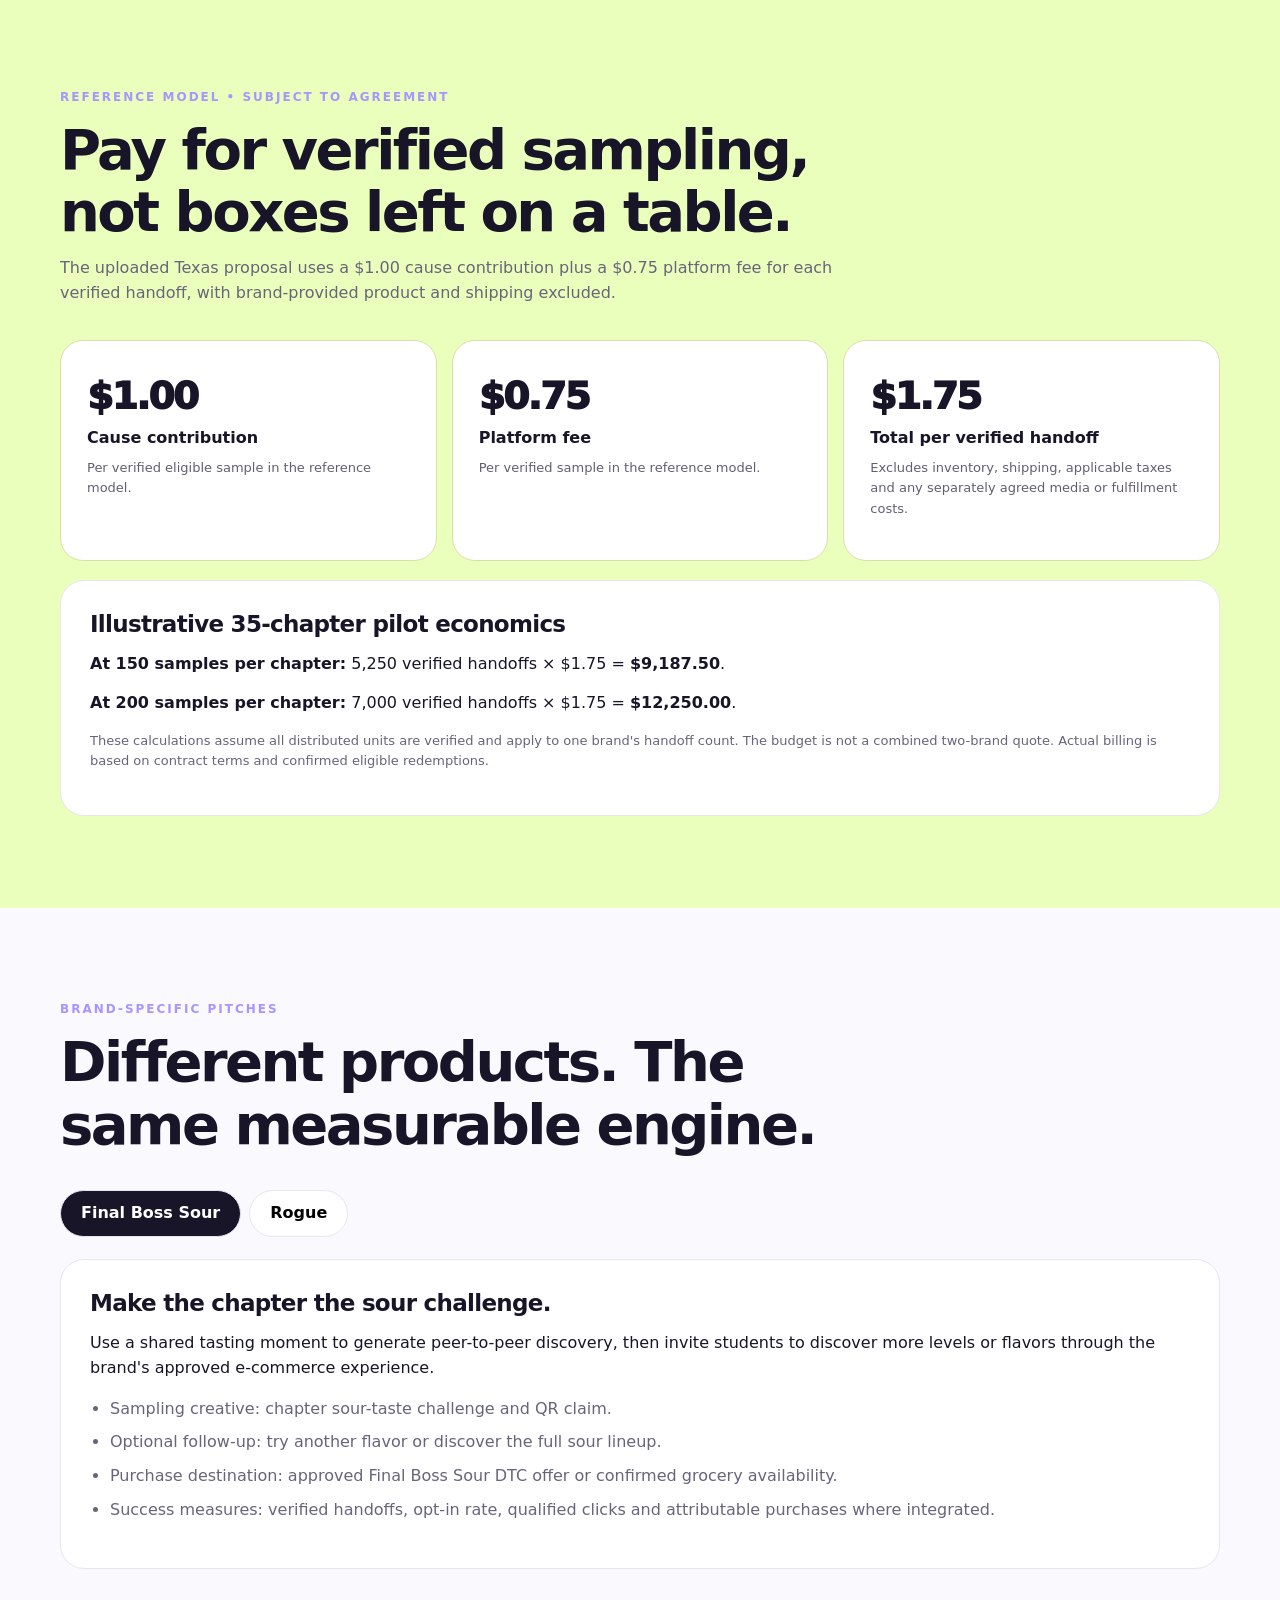
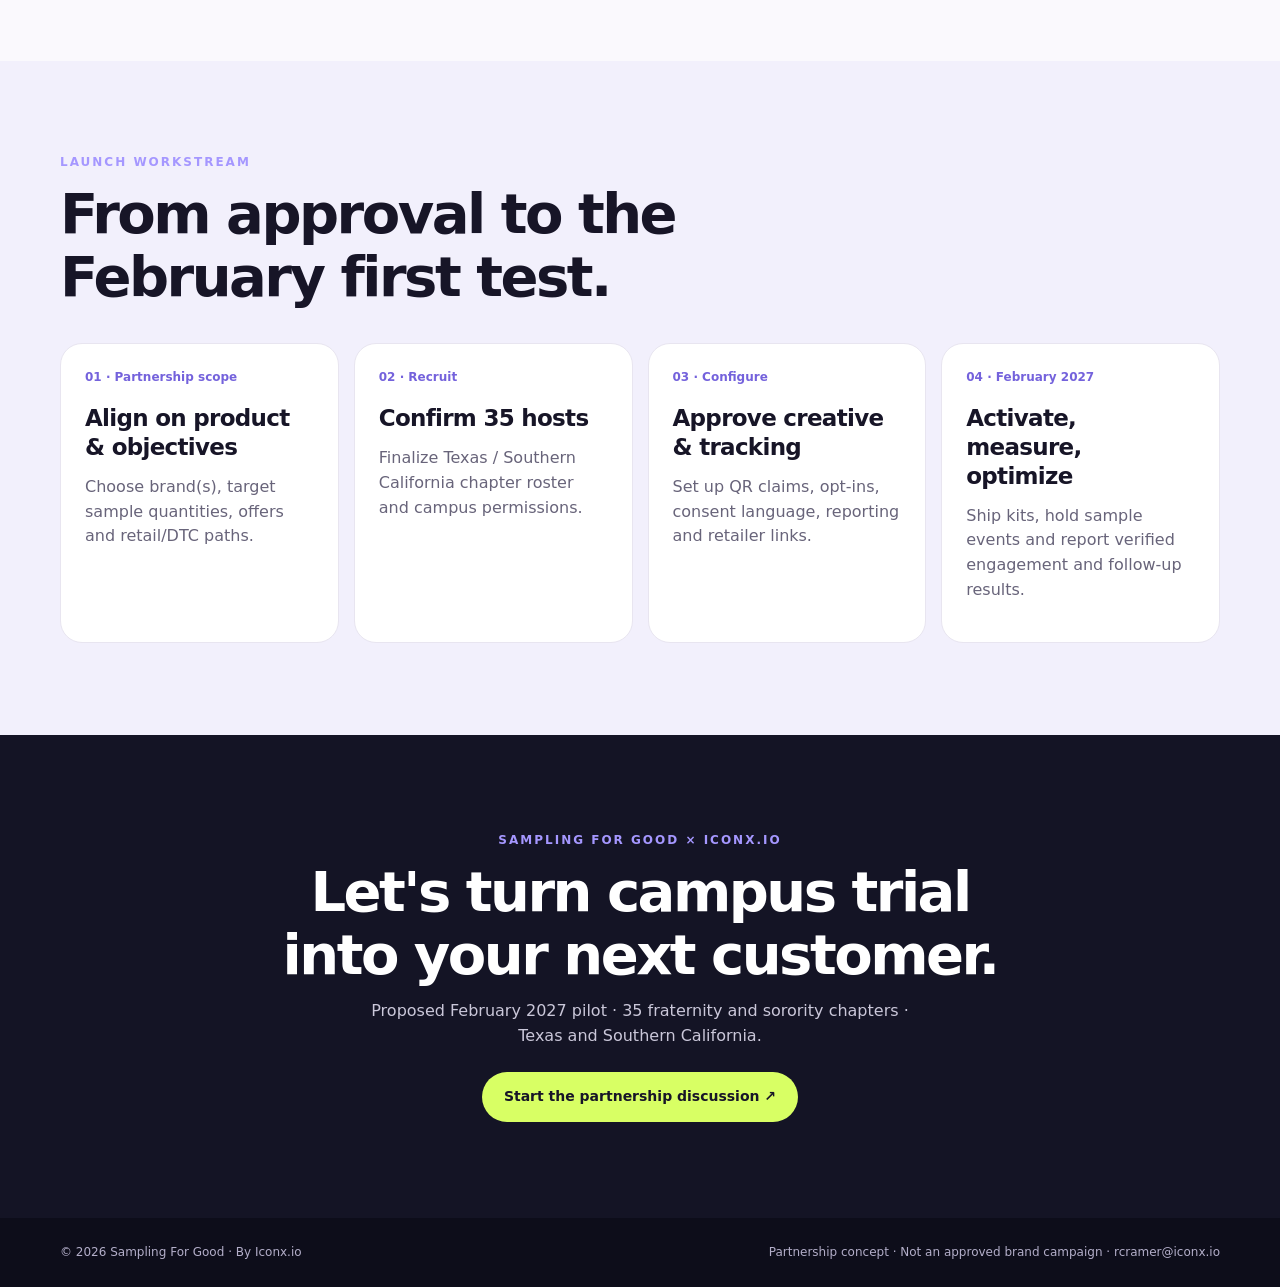
==== commit 20bbd9cf: "Add four-photo campus sampling hero montage" ====
--- a/brand-pitches/final-boss-rogue/index.html
+++ b/brand-pitches/final-boss-rogue/index.html
@@ -1,9 +1,9 @@
 <!doctype html>
 <html lang="en"><head><meta charset="utf-8"><meta name="viewport" content="width=device-width,initial-scale=1"><meta name="theme-color" content="#101124"><title>Final Boss Sour × Rogue | Sampling For Good — February 2027 Pilot</title><meta name="description" content="A proposed 35-chapter sampling and retargeting pilot across Texas and Southern California, by Sampling For Good / Iconx."><style>
 :root{--ink:#171527;--muted:#68647a;--purple:#7564fa;--pink:#f04bb6;--lime:#d8ff64;--blue:#488eff;--line:#e8e5f0}*{box-sizing:border-box}html{scroll-behavior:smooth}body{margin:0;background:#faf9fd;color:var(--ink);font:16px/1.55 Inter,ui-sans-serif,system-ui,-apple-system,Segoe UI,sans-serif}a{color:inherit;text-decoration:none}button{font:inherit;cursor:pointer}.wrap{width:min(1160px,calc(100% - 44px));margin:auto}.nav{position:sticky;top:0;z-index:9;background:#fffffff2;backdrop-filter:blur(18px);border-bottom:1px solid var(--line)}.nav .wrap{display:flex;align-items:center;justify-content:space-between;min-height:76px;gap:18px}.logo{display:flex;align-items:center;gap:12px;font-size:18px;font-weight:900;line-height:1.05;letter-spacing:-.6px}.vmark{font-weight:1000;font-size:34px;letter-spacing:-10px;padding-right:9px;background:linear-gradient(130deg,#c8fc55 5%,#7363fc 50%,#ef4ab0 85%);-webkit-background-clip:text;background-clip:text;color:transparent;transform:rotate(-9deg)}.logo small{font-size:9px;letter-spacing:1.2px;color:#756b89;display:block;margin-top:5px}.navlinks{display:flex;align-items:center;gap:24px;font-size:13px;font-weight:750}.btn{display:inline-flex;align-items:center;justify-content:center;border:0;padding:14px 22px;border-radius:100px;background:var(--ink);color:white;font-weight:850;font-size:14px;transition:transform .2s,box-shadow .2s}.btn:hover{transform:translateY(-2px);box-shadow:0 12px 26px #11112626}.btn.lime{background:var(--lime);color:var(--ink)}.btn.outline{background:#fff;color:var(--ink);border:1px solid var(--line)}.hero{background:#101124;color:white;position:relative;overflow:hidden;padding:108px 0 86px}.hero:before{content:'';position:absolute;width:710px;height:710px;border-radius:50%;right:-200px;top:-270px;background:radial-gradient(circle,#995cf466,transparent 69%)}.hero:after{content:'';position:absolute;width:560px;height:560px;border-radius:50%;left:-250px;bottom:-380px;background:radial-gradient(circle,#ed54b755,transparent 72%)}.hero .wrap{position:relative;z-index:1}.eyebrow{font-size:12px;font-weight:900;letter-spacing:2px;text-transform:uppercase;color:#a597ff}.hero .eyebrow{color:#d8ff64}.hero h1{font-size:clamp(48px,7vw,91px);line-height:1.02;letter-spacing:-5px;max-width:1000px;margin:19px 0 25px}.gradient{background:linear-gradient(100deg,#d8ff64 1%,#b4a1ff 55%,#ff96c9 95%);color:transparent;background-clip:text}.hero p{font-size:19px;max-width:690px;color:#d4d1e4}.actions{display:flex;gap:11px;flex-wrap:wrap;margin-top:31px}.hero .outline{background:transparent;color:white;border:1px solid #77758a}.herofoot{display:flex;gap:24px;flex-wrap:wrap;margin-top:55px;color:#cac5d9;font-size:12px;text-transform:uppercase;letter-spacing:1px;font-weight:750}.herofoot span:before{content:'●';color:var(--lime);font-size:9px;margin-right:9px}section{padding:92px 0}.sectionhead{max-width:790px;margin-bottom:34px}h2{font-size:clamp(34px,4.7vw,56px);line-height:1.12;letter-spacing:-2.5px;margin:12px 0}h3{font-size:23px;line-height:1.25;letter-spacing:-.7px;margin:0 0 13px}p{margin:0 0 15px}.muted{color:var(--muted)}.brandgrid,.metricgrid,.steps,.dual,.geogrid{display:grid;grid-template-columns:repeat(2,minmax(0,1fr));gap:22px}.brandcard{border:1px solid #e5e0eb;background:white;border-radius:27px;overflow:hidden;box-shadow:0 14px 45px #28204609}.brandtop{height:280px;display:flex;align-items:center;justify-content:center;flex-direction:column;text-align:center;padding:32px}.brandtop.sour{background:#ffe0b5}.brandtop.rogue{background:#f1e5dd}.brandtop .inner{border-radius:26px;background:white;height:100%;width:100%;display:flex;align-items:center;justify-content:center;flex-direction:column;padding:25px}.bossmark{font-weight:1000;text-transform:uppercase;line-height:.87;letter-spacing:-4px;font-size:clamp(38px,5vw,70px);color:#e41347;text-shadow:3px 4px 0 #0e0811}.bossmark small{font-size:.55em;display:block;color:#ffbb13;text-shadow:3px 3px 0 #0e0811}.roguemark{font-weight:1000;font-size:clamp(34px,4.8vw,69px);letter-spacing:-3px;color:#191622}.roguemark em{font-size:16px;display:block;color:#6250c3;font-style:normal;letter-spacing:3px}.brandbody{padding:32px 34px 36px}.tag{display:inline-block;background:#f4f0ff;color:#6b50c8;border-radius:30px;padding:5px 12px;font-size:11px;font-weight:900;letter-spacing:.5px;text-transform:uppercase;margin-bottom:15px}.chips{display:flex;flex-wrap:wrap;gap:7px;margin-top:20px}.chips span{font-size:12px;font-weight:750;border:1px solid #e4dfeb;padding:8px 12px;border-radius:50px}.pitch{background:#f2f0fc}.stat{background:white;padding:28px;border-radius:22px;border:1px solid #e9e6f4}.stat strong{display:block;font-size:clamp(32px,4.5vw,55px);line-height:1.1;letter-spacing:-2px}.stat span{font-weight:850;font-size:13px}.stat small{display:block;font-size:12px;color:var(--muted);margin-top:9px}.metricgrid{grid-template-columns:repeat(4,1fr);gap:14px}.funnel{display:grid;grid-template-columns:repeat(5,1fr);gap:13px;margin-top:25px}.step{background:white;padding:24px 19px;border:1px solid var(--line);border-radius:19px;position:relative}.step .num{display:inline-block;border-radius:50%;width:34px;height:34px;text-align:center;line-height:34px;background:#e7e2ff;color:#624add;font-weight:900;margin-bottom:20px}.step h3{font-size:17px}.step p{font-size:13px;color:var(--muted)}.step:not(:last-child):after{content:'→';position:absolute;right:-13px;top:45%;z-index:2;font-weight:900;color:#896aff;background:#faf9fd;border-radius:50%;padding:0 3px}.geo{background:#131526;color:white}.geo h2,.geo h3{color:white}.geo .muted{color:#c3bfd3}.location{padding:27px;background:#232339;border:1px solid #39364f;border-radius:23px}.location h3{margin-top:8px}.location p{font-size:14px;color:#cac6dd}.schoollist{display:flex;flex-wrap:wrap;gap:10px}.schoollist span{background:#ffffff12;border:1px solid #ffffff22;border-radius:30px;padding:9px 12px;font-size:13px;font-weight:750}.note{font-size:12px;color:#817a91;margin-top:18px}.geo .note{color:#bbb4ce}.split{display:grid;grid-template-columns:1fr 1fr;gap:35px;align-items:center}.path{background:#fff;border:1px solid var(--line);border-radius:22px;padding:22px;margin-bottom:13px}.path b{display:block;font-size:18px}.path p{font-size:14px;color:var(--muted);margin:6px 0 0}.money{background:#eaffbb}.economics{display:grid;grid-template-columns:repeat(3,1fr);gap:15px}.econ{background:#fff;border:1px solid #d9dfa9;padding:26px;border-radius:23px}.econ .big{font-size:38px;letter-spacing:-2px;font-weight:1000}.econ b{display:block}.econ p{color:#635e70;font-size:13px;margin-top:8px}.timeline{display:grid;grid-template-columns:repeat(4,1fr);gap:15px}.timeline article{background:white;border:1px solid var(--line);border-radius:22px;padding:24px}.timeline i{display:block;font-weight:900;font-size:12px;color:#7462dc;font-style:normal;margin-bottom:18px}.closing{background:#141425;color:white;text-align:center;padding:96px 0}.closing p{color:#cac7d9;max-width:580px;margin:0 auto 24px}.footer{padding:25px 0;background:#0d0d1a;color:#b3aec9;font-size:12px}.footer .wrap{display:flex;justify-content:space-between;flex-wrap:wrap;gap:12px}.detailtab{display:flex;gap:8px;margin:22px 0}.detailtab button{background:white;border:1px solid var(--line);border-radius:30px;padding:10px 20px;font-weight:850}.detailtab button.active{background:#171527;color:white}.panel{background:white;border-radius:24px;padding:29px;border:1px solid var(--line)}.panel[hidden]{display:none}.panel ul{padding-left:20px;color:var(--muted)}.panel li{margin:9px 0}@media(max-width:900px){.metricgrid{grid-template-columns:repeat(2,1fr)}.funnel{grid-template-columns:repeat(2,1fr)}.funnel .step:after{display:none}.timeline{grid-template-columns:repeat(2,1fr)}.navlinks a:not(.btn){display:none}}@media(max-width:620px){.wrap{width:min(100% - 30px,1160px)}.nav .wrap{min-height:70px}.nav .btn{padding:10px 12px;font-size:12px}.logo{font-size:14px}.hero{padding:76px 0 62px}.hero h1{letter-spacing:-2.6px}.hero p{font-size:16px}.brandgrid,.dual,.geogrid,.split{grid-template-columns:1fr}.brandtop{height:235px}.brandbody{padding:24px}.funnel,.timeline{grid-template-columns:1fr}.metricgrid{gap:9px}.stat{padding:18px}.stat strong{letter-spacing:-1px}.economics{grid-template-columns:1fr}section{padding:64px 0}h2{letter-spacing:-1.5px}}
-</style></head><body>
+.hero-layout{display:grid;grid-template-columns:minmax(0,1.08fr) minmax(0,.92fr);align-items:center;gap:20px}.hero-copy{min-width:0}.hero-copy h1{font-size:clamp(47px,5.1vw,74px);letter-spacing:-3.6px}.hero-copy p{font-size:16px;max-width:600px}.hero-copy .herofoot{gap:14px}.hero-montage{position:relative;height:535px;min-width:0;isolation:isolate}.hero-montage:before{content:"";position:absolute;inset:7% 2%;background:radial-gradient(ellipse,#7b4de866 8%,#2b2c7000 69%);filter:blur(24px);z-index:-1}.hero-montage .photo{position:absolute;display:block;object-fit:cover;border-radius:24px;border:2px solid #a38efe95;box-shadow:0 0 23px #9a59fc65,0 15px 32px #0008;background:#26213b;transition:transform .2s ease}.photo-one{top:5%;left:1%;width:52%;height:57%;transform:rotate(-3deg)}.photo-two{top:6%;right:1%;width:48%;height:33%;transform:rotate(2deg)}.photo-three{bottom:3%;left:2%;width:54%;height:34%;transform:rotate(-2deg)}.photo-four{top:43%;right:0;width:45%;height:52%;transform:rotate(2deg)}@media(max-width:900px){.hero-layout{grid-template-columns:1fr}.hero-copy h1{font-size:clamp(50px,8vw,80px)}.hero-montage{height:490px;max-width:650px;width:100%;margin:30px auto 0}}@media(max-width:620px){.hero-montage{height:350px}.hero-copy h1{font-size:clamp(43px,10vw,65px);letter-spacing:-2.5px}.hero-montage .photo{border-radius:15px}.hero-copy .herofoot{margin-top:35px}}</style></head><body>
 <header class="nav"><div class="wrap"><a href="#" class="logo"><span class="vmark">V</span><span>Sampling<br>For Good<small>BY ICONX.IO</small></span></a><nav class="navlinks"><a href="#brands">The Brands</a><a href="#pilot">Pilot Plan</a><a href="#retargeting">Retargeting</a><a href="#economics">Economics</a><a class="btn" href="mailto:rcramer@iconx.io?subject=February%202027%20Sampling%20For%20Good%20Pilot">Discuss Pilot ↗</a></nav></div></header>
-<main><div class="hero"><div class="wrap"><div class="eyebrow">Confidential proposal concept • February 2027</div><h1>Sample today.<br><span class="gradient">Sell tomorrow.</span></h1><p>Introducing a measurable campus-to-cart sampling pilot for <b>Final Boss Sour</b> and <b>Rogue Protein Snacks</b>. Real product experiences, permission-based follow-up, and a direct path to e-commerce or grocery-store purchase.</p><div class="actions"><a class="btn lime" href="#pilot">Explore the 35-chapter pilot ↓</a><a class="btn outline" href="#brands">Meet the brands ↗</a></div><div class="herofoot"><span>Texas + Southern California</span><span>35 fraternity & sorority chapters</span><span>February 2027 target</span></div></div></div>
+<main><div class="hero"><div class="wrap"><div class="hero-layout"><div class="hero-copy"><div class="eyebrow">Confidential proposal concept • February 2027</div><h1>Sample today.<br><span class="gradient">Sell tomorrow.</span></h1><p>Introducing a measurable campus-to-cart sampling pilot for <b>Final Boss Sour</b> and <b>Rogue Protein Snacks</b>. Real product experiences, permission-based follow-up, and a direct path to e-commerce or grocery-store purchase.</p><div class="actions"><a class="btn lime" href="#pilot">Explore the 35-chapter pilot ↓</a><a class="btn outline" href="#brands">Meet the brands ↗</a></div><div class="herofoot"><span>Texas + Southern California</span><span>35 fraternity & sorority chapters</span><span>February 2027 target</span></div></div><div class="hero-montage" role="img" aria-label="Four photos of college students enjoying sampling events"><img class="photo photo-one" src="images/campus-activation.jpg" alt=""><img class="photo photo-two" src="images/brand-party.jpg" alt=""><img class="photo photo-three" src="images/group-sampling.jpg" alt=""><img class="photo photo-four" src="images/friends-snacks.jpg" alt=""></div></div></div></div>
 <section id="brands"><div class="wrap"><div class="sectionhead"><div class="eyebrow">Two brands. One sampling platform.</div><h2>A better way to turn trial into repeat purchase.</h2><p class="muted">Individual brand tracks, shared campus infrastructure, consistent verified handoff reporting and flexible follow-up destinations.</p></div><div class="brandgrid">
 <article class="brandcard"><div class="brandtop sour"><div class="inner"><div class="bossmark"><small>FINAL BOSS</small>SOUR</div></div></div><div class="brandbody"><div class="tag">Brand partner proposal 01</div><h3>Final Boss Sour</h3><p class="muted">Make sampling a social sour challenge: try it with your chapter, claim a verified sample, then unlock a follow-up offer for an online reorder or nearby retail purchase.</p><div class="chips"><span>Chapter tasting moment</span><span>Sour-level challenge</span><span>Trackable offer links</span></div><p style="margin-top:21px"><a href="https://finalbosssour.com/" target="_blank" rel="noopener">Explore brand website ↗</a></p></div></article>
 <article class="brandcard"><div class="brandtop rogue"><div class="inner"><div class="roguemark">ROGUE<em>PROTEIN SNACKS</em></div></div></div><div class="brandbody"><div class="tag">Brand partner proposal 02</div><h3>Rogue Protein Snacks</h3><p class="muted">Introduce bold-flavor protein chips and puffs during chapter gatherings, then retarget interested students with a trackable online offer or participating-store call to action.</p><div class="chips"><span>Flavor discovery</span><span>High-protein positioning</span><span>Retail or DTC follow-up</span></div><p style="margin-top:21px"><a href="https://roguesnacks.com/" target="_blank" rel="noopener">Explore brand website ↗</a></p></div></article></div><p class="note">The brand-name treatments are illustrative website typography, not original brand artwork. Brand participation, product allocation, and creative approvals remain proposed.</p></div></section>
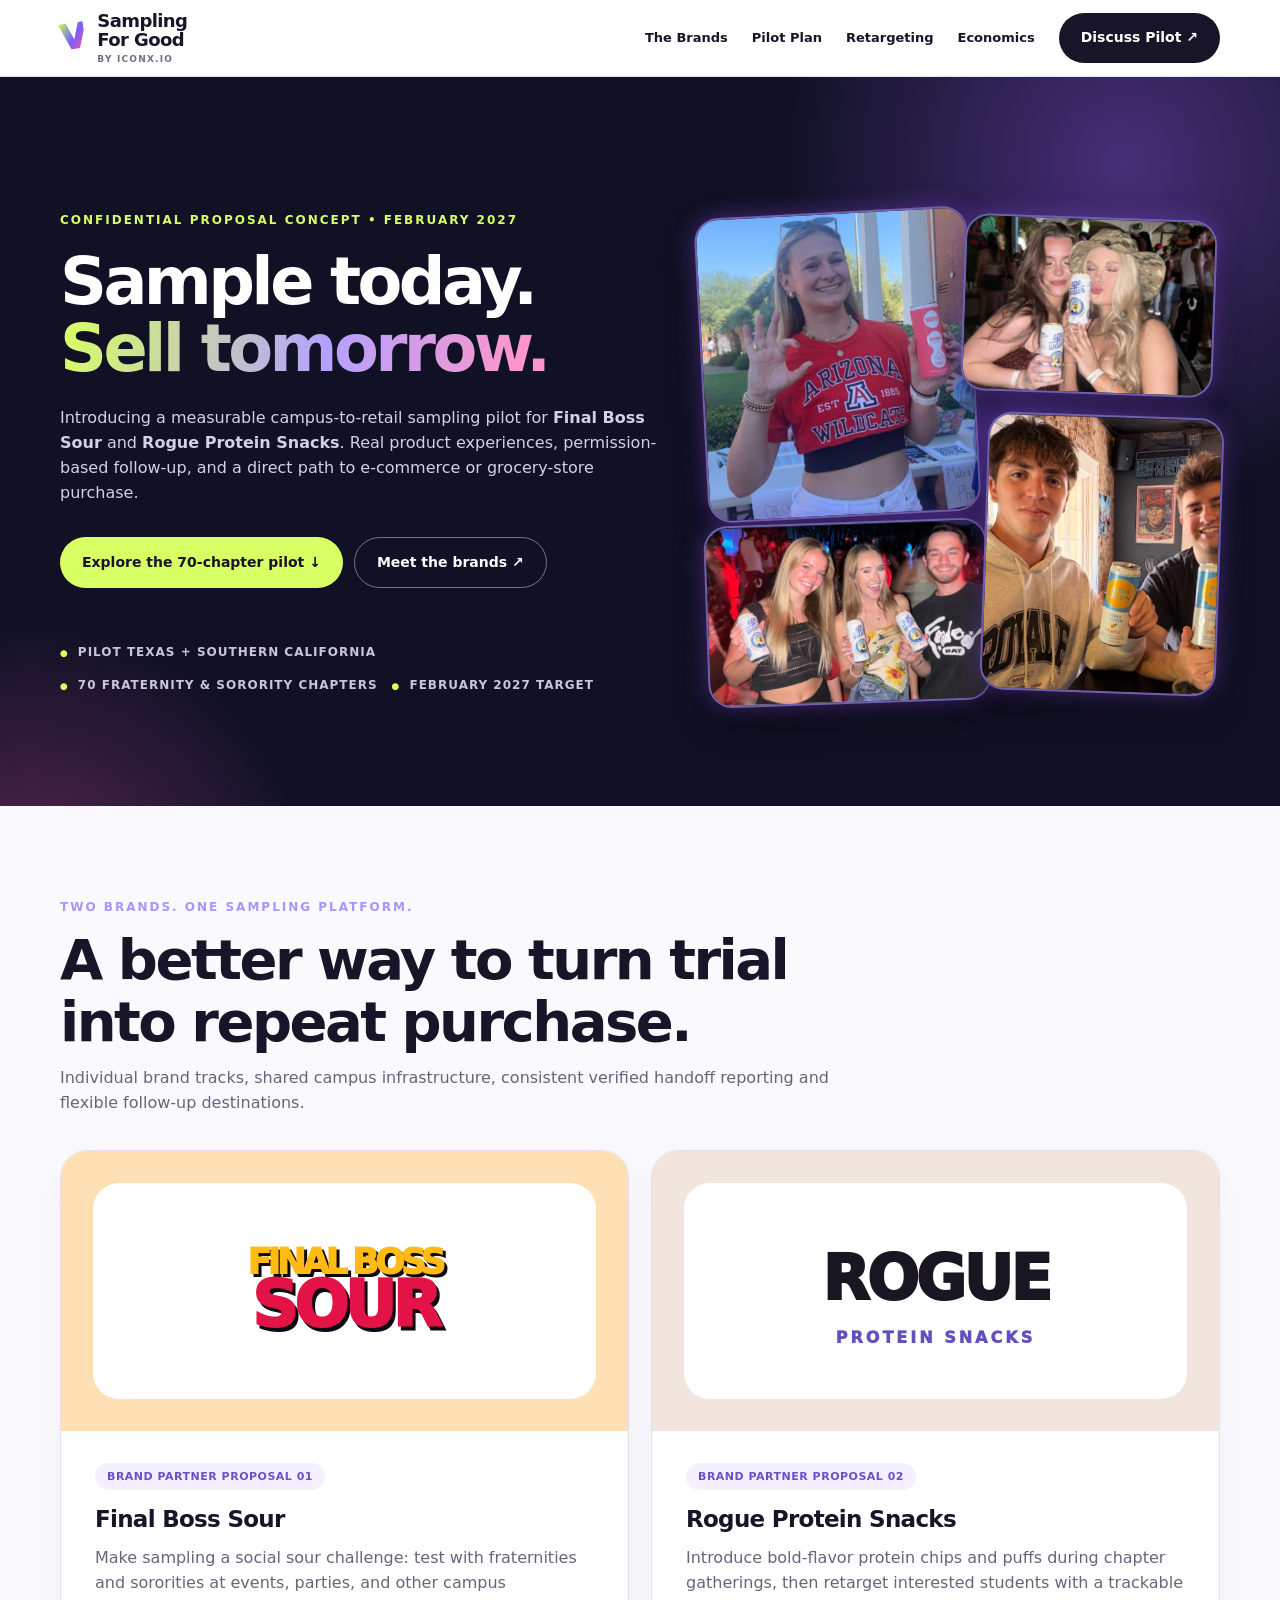
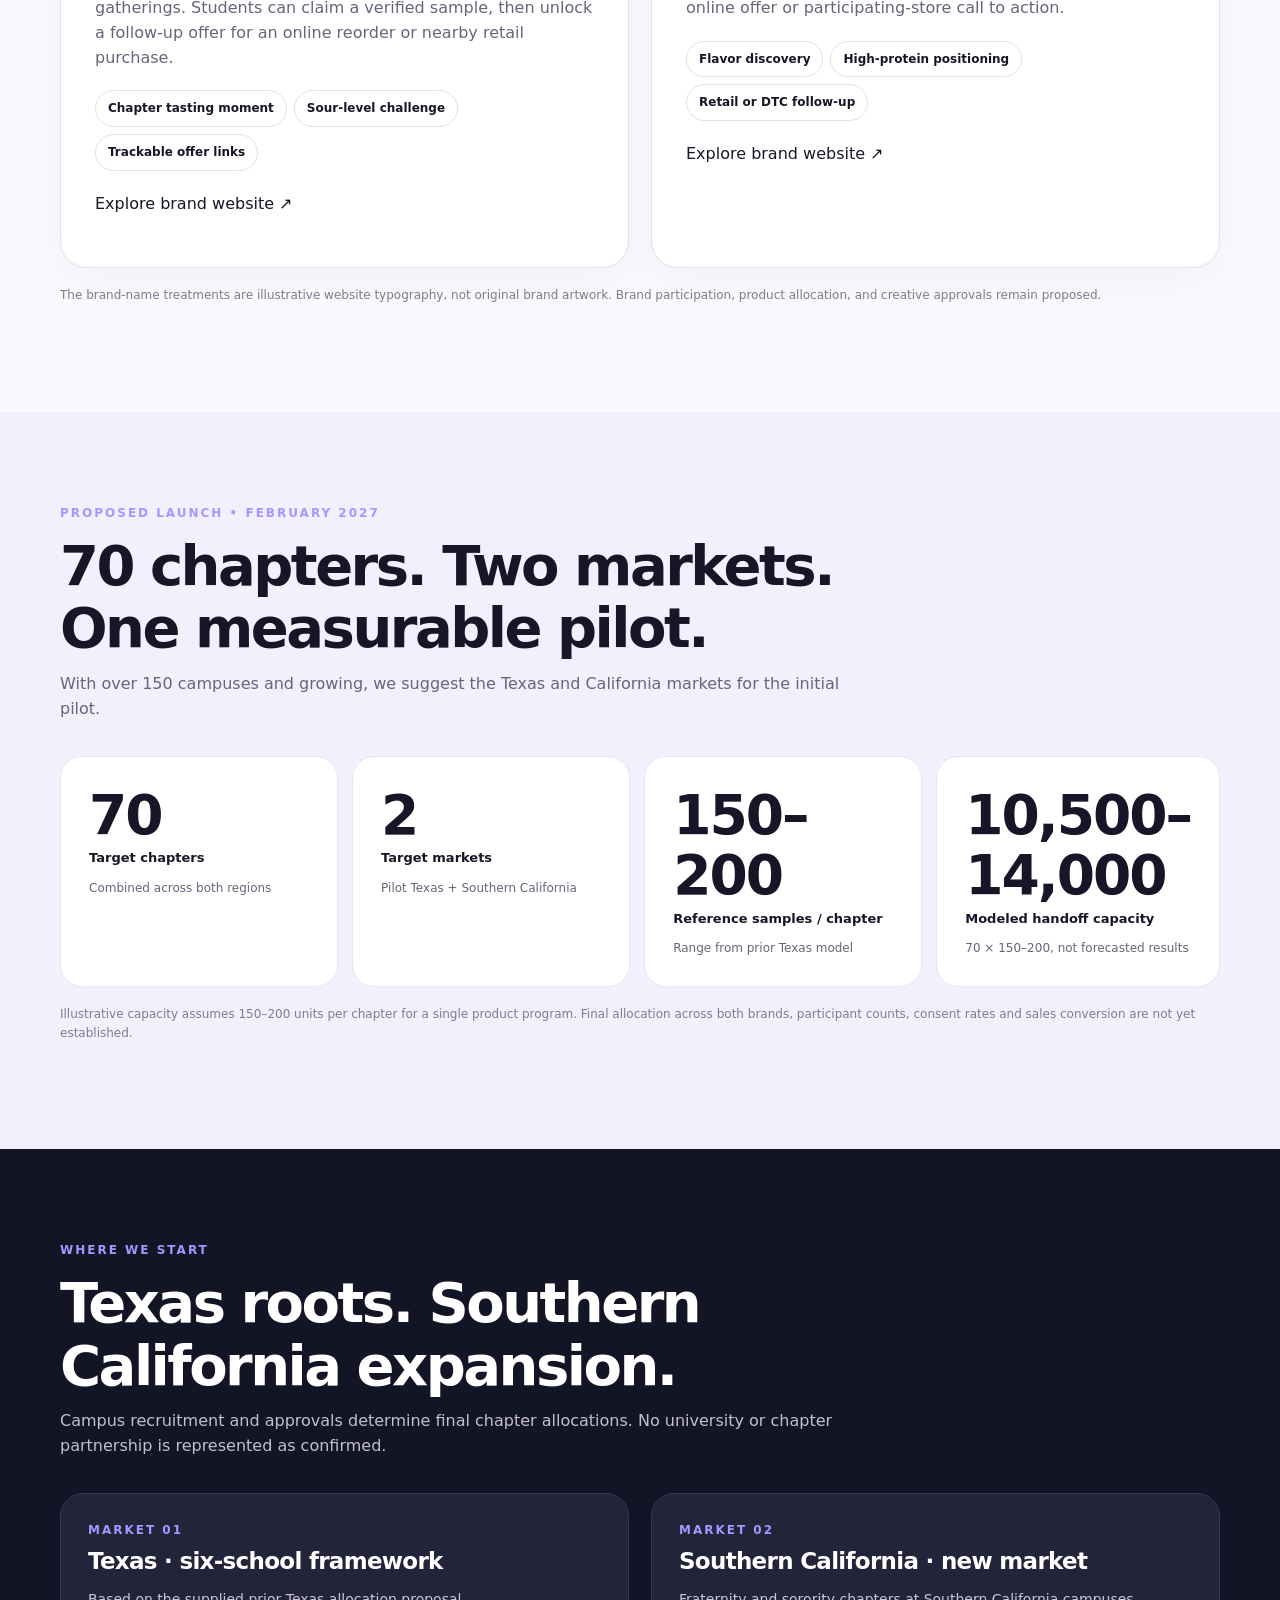
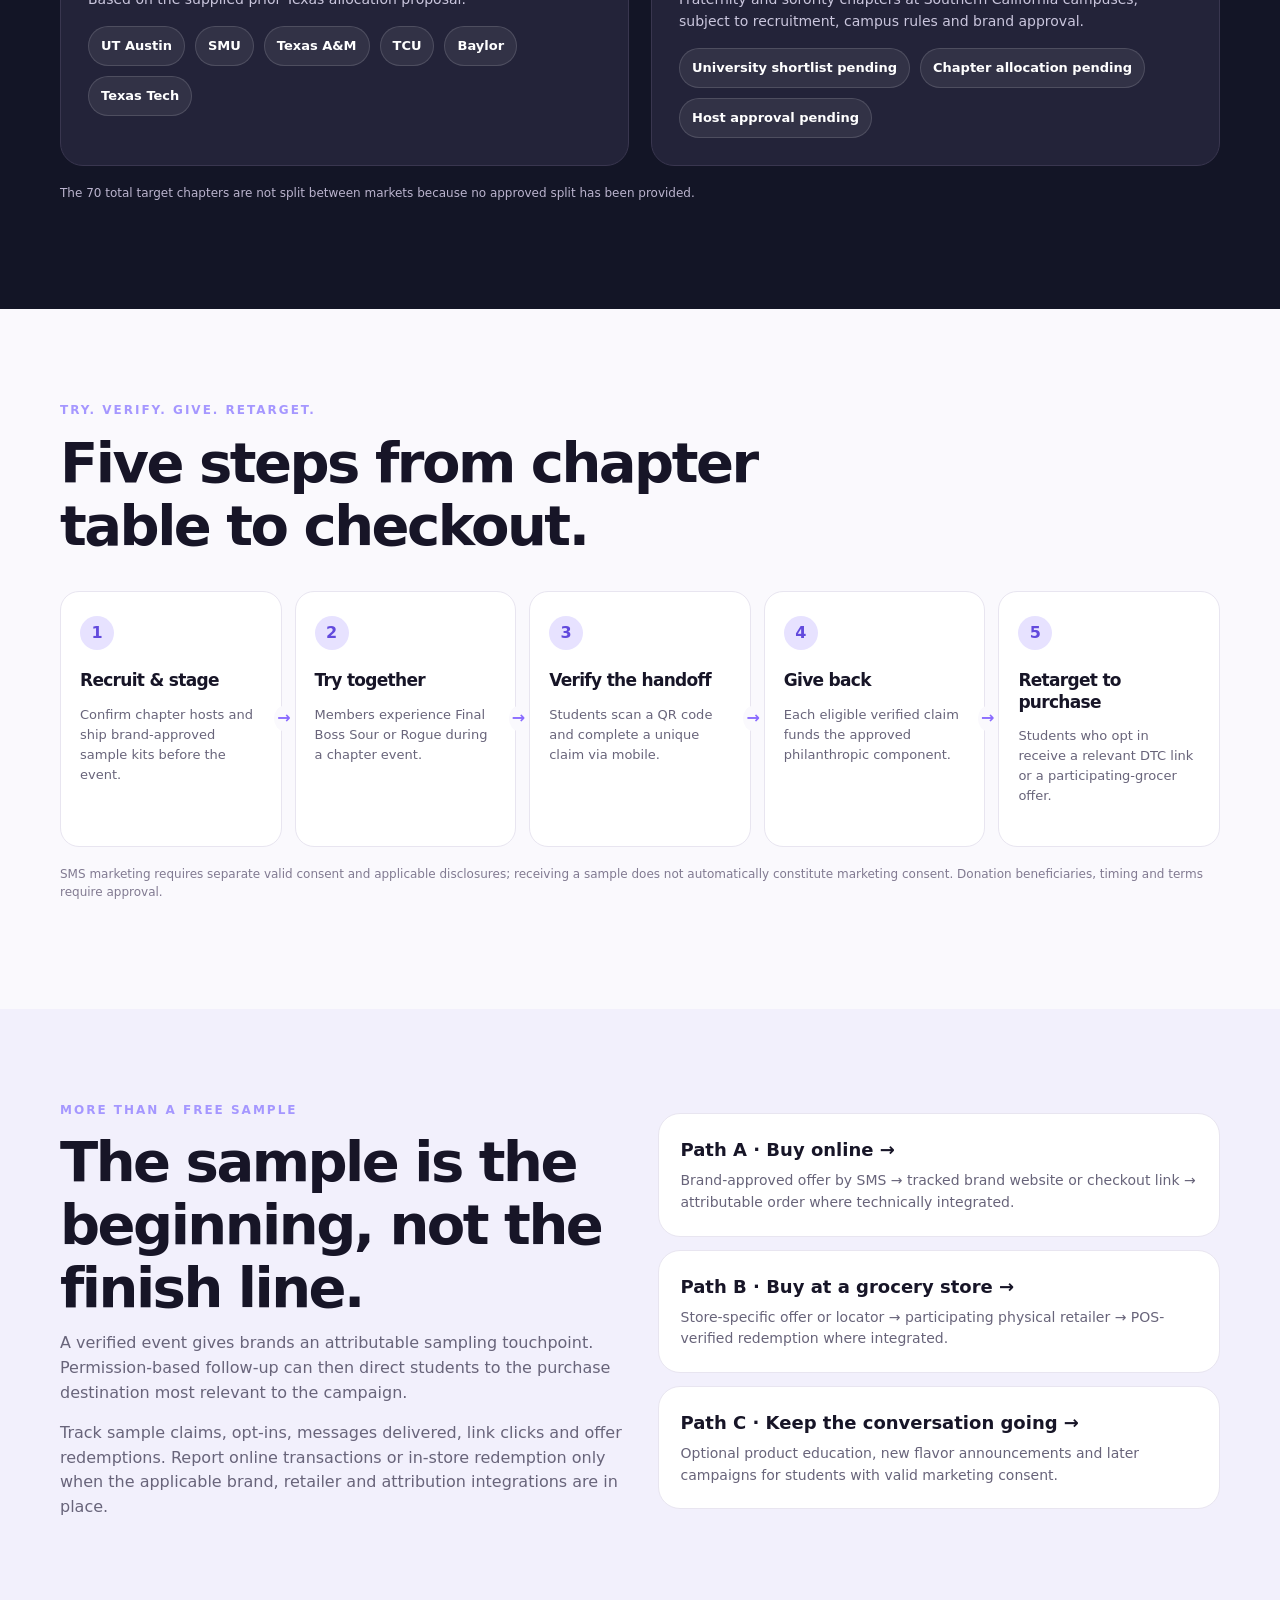
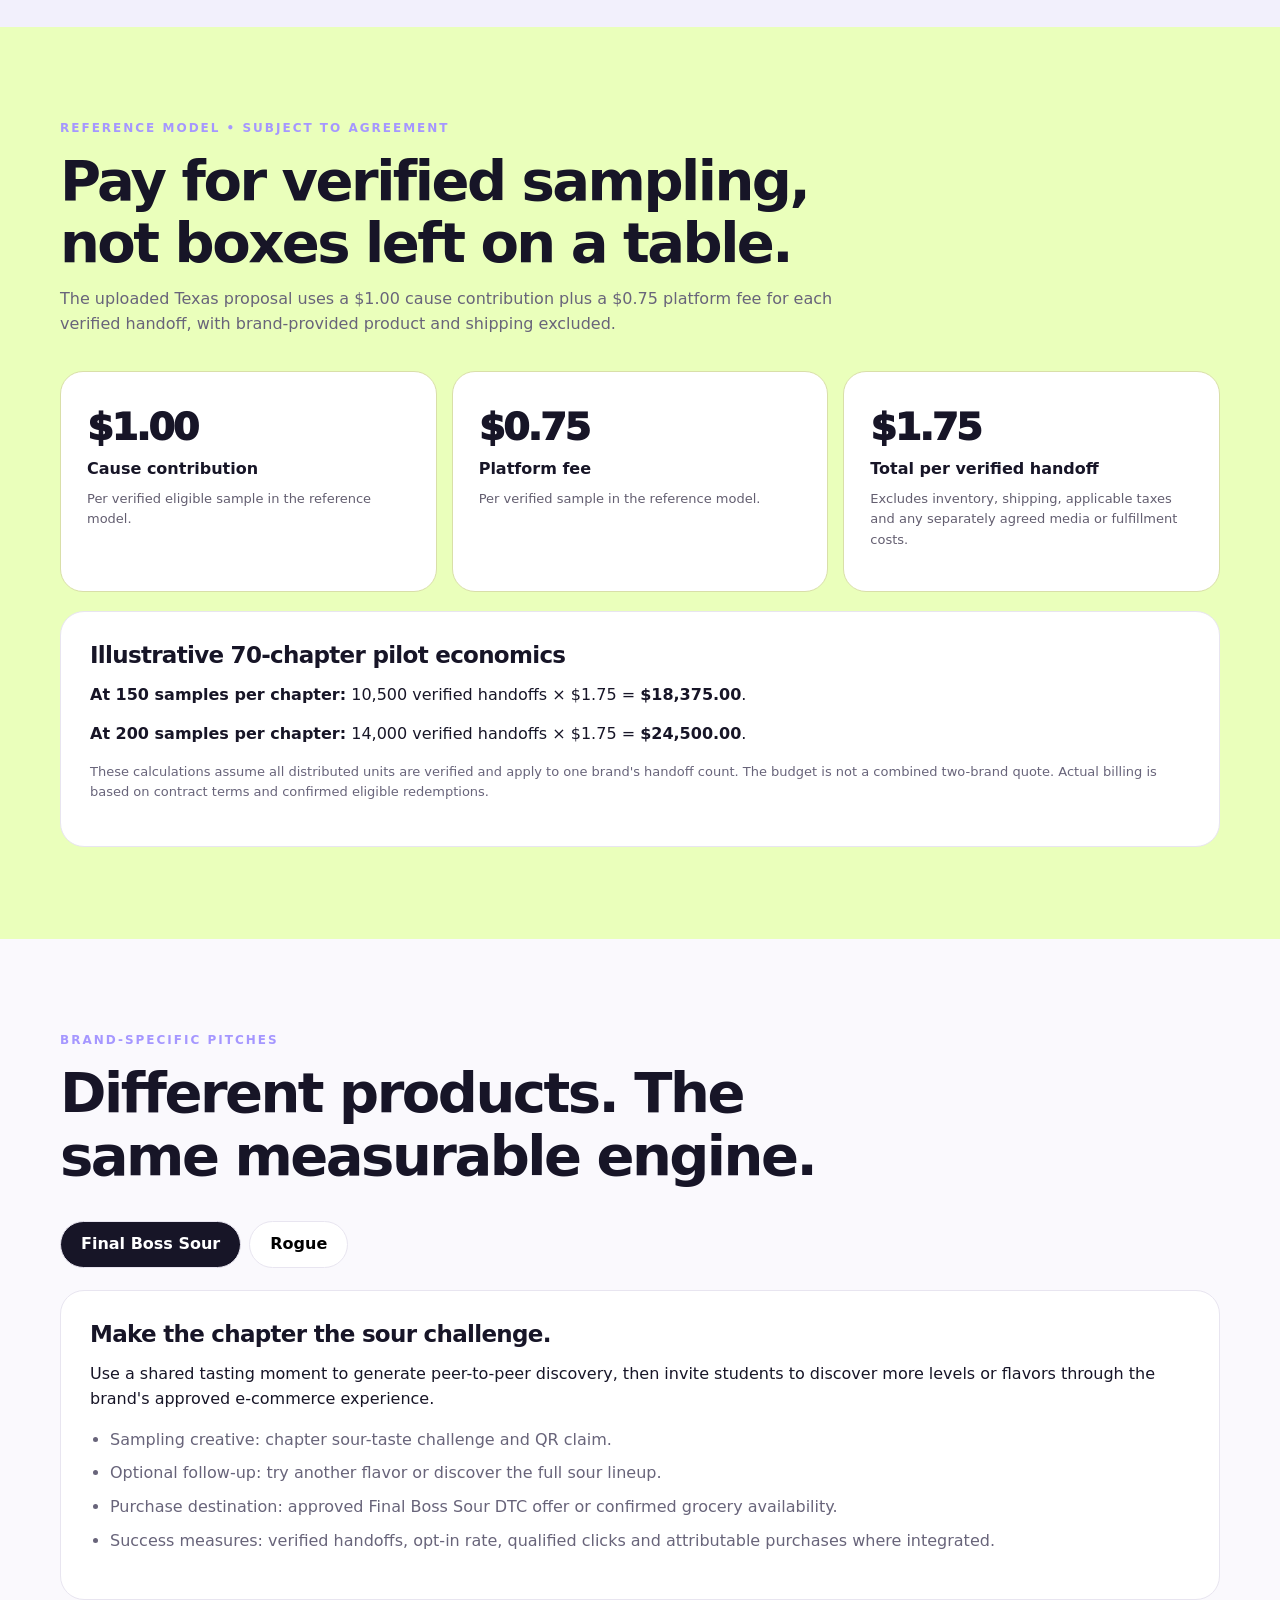
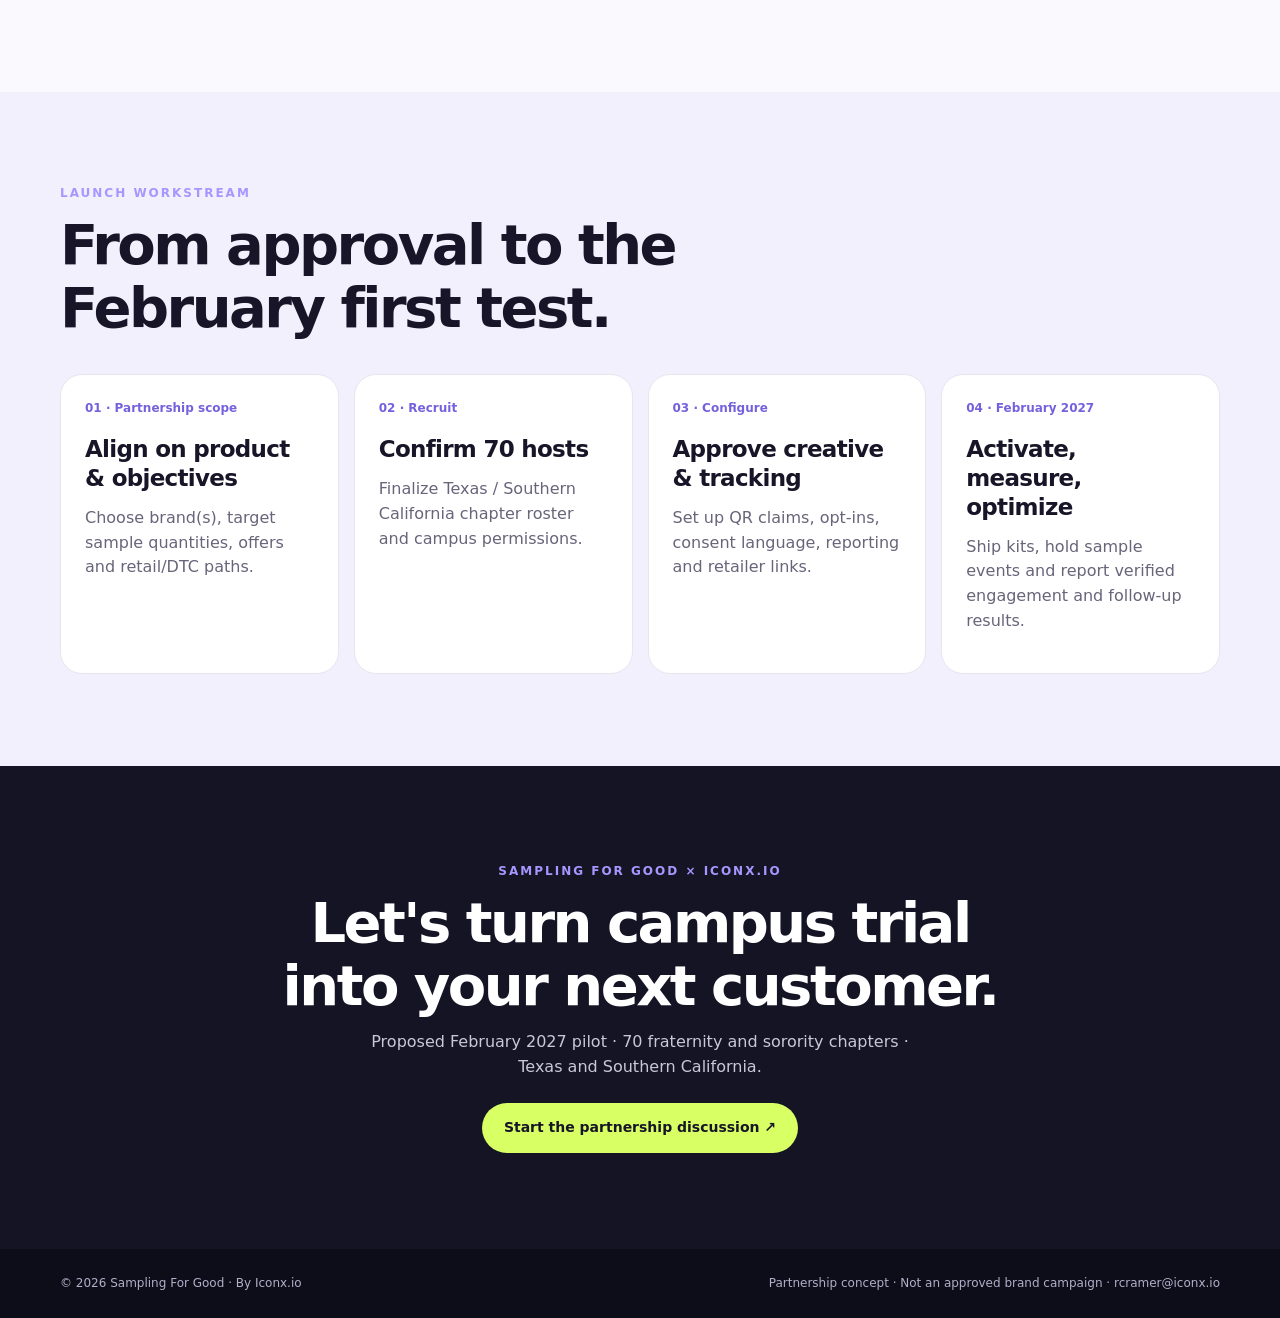
==== commit 8d8f6c5a: "Expand campus sampling pitch to 70 chapter pilot and update copy" ====
--- a/brand-pitches/final-boss-rogue/index.html
+++ b/brand-pitches/final-boss-rogue/index.html
@@ -1,18 +1,18 @@
 <!doctype html>
-<html lang="en"><head><meta charset="utf-8"><meta name="viewport" content="width=device-width,initial-scale=1"><meta name="theme-color" content="#101124"><title>Final Boss Sour × Rogue | Sampling For Good — February 2027 Pilot</title><meta name="description" content="A proposed 35-chapter sampling and retargeting pilot across Texas and Southern California, by Sampling For Good / Iconx."><style>
+<html lang="en"><head><meta charset="utf-8"><meta name="viewport" content="width=device-width,initial-scale=1"><meta name="theme-color" content="#101124"><title>Final Boss Sour × Rogue | Sampling For Good — February 2027 Pilot</title><meta name="description" content="A proposed 70-chapter sampling and retargeting pilot across Texas and Southern California, by Sampling For Good / Iconx."><style>
 :root{--ink:#171527;--muted:#68647a;--purple:#7564fa;--pink:#f04bb6;--lime:#d8ff64;--blue:#488eff;--line:#e8e5f0}*{box-sizing:border-box}html{scroll-behavior:smooth}body{margin:0;background:#faf9fd;color:var(--ink);font:16px/1.55 Inter,ui-sans-serif,system-ui,-apple-system,Segoe UI,sans-serif}a{color:inherit;text-decoration:none}button{font:inherit;cursor:pointer}.wrap{width:min(1160px,calc(100% - 44px));margin:auto}.nav{position:sticky;top:0;z-index:9;background:#fffffff2;backdrop-filter:blur(18px);border-bottom:1px solid var(--line)}.nav .wrap{display:flex;align-items:center;justify-content:space-between;min-height:76px;gap:18px}.logo{display:flex;align-items:center;gap:12px;font-size:18px;font-weight:900;line-height:1.05;letter-spacing:-.6px}.vmark{font-weight:1000;font-size:34px;letter-spacing:-10px;padding-right:9px;background:linear-gradient(130deg,#c8fc55 5%,#7363fc 50%,#ef4ab0 85%);-webkit-background-clip:text;background-clip:text;color:transparent;transform:rotate(-9deg)}.logo small{font-size:9px;letter-spacing:1.2px;color:#756b89;display:block;margin-top:5px}.navlinks{display:flex;align-items:center;gap:24px;font-size:13px;font-weight:750}.btn{display:inline-flex;align-items:center;justify-content:center;border:0;padding:14px 22px;border-radius:100px;background:var(--ink);color:white;font-weight:850;font-size:14px;transition:transform .2s,box-shadow .2s}.btn:hover{transform:translateY(-2px);box-shadow:0 12px 26px #11112626}.btn.lime{background:var(--lime);color:var(--ink)}.btn.outline{background:#fff;color:var(--ink);border:1px solid var(--line)}.hero{background:#101124;color:white;position:relative;overflow:hidden;padding:108px 0 86px}.hero:before{content:'';position:absolute;width:710px;height:710px;border-radius:50%;right:-200px;top:-270px;background:radial-gradient(circle,#995cf466,transparent 69%)}.hero:after{content:'';position:absolute;width:560px;height:560px;border-radius:50%;left:-250px;bottom:-380px;background:radial-gradient(circle,#ed54b755,transparent 72%)}.hero .wrap{position:relative;z-index:1}.eyebrow{font-size:12px;font-weight:900;letter-spacing:2px;text-transform:uppercase;color:#a597ff}.hero .eyebrow{color:#d8ff64}.hero h1{font-size:clamp(48px,7vw,91px);line-height:1.02;letter-spacing:-5px;max-width:1000px;margin:19px 0 25px}.gradient{background:linear-gradient(100deg,#d8ff64 1%,#b4a1ff 55%,#ff96c9 95%);color:transparent;background-clip:text}.hero p{font-size:19px;max-width:690px;color:#d4d1e4}.actions{display:flex;gap:11px;flex-wrap:wrap;margin-top:31px}.hero .outline{background:transparent;color:white;border:1px solid #77758a}.herofoot{display:flex;gap:24px;flex-wrap:wrap;margin-top:55px;color:#cac5d9;font-size:12px;text-transform:uppercase;letter-spacing:1px;font-weight:750}.herofoot span:before{content:'●';color:var(--lime);font-size:9px;margin-right:9px}section{padding:92px 0}.sectionhead{max-width:790px;margin-bottom:34px}h2{font-size:clamp(34px,4.7vw,56px);line-height:1.12;letter-spacing:-2.5px;margin:12px 0}h3{font-size:23px;line-height:1.25;letter-spacing:-.7px;margin:0 0 13px}p{margin:0 0 15px}.muted{color:var(--muted)}.brandgrid,.metricgrid,.steps,.dual,.geogrid{display:grid;grid-template-columns:repeat(2,minmax(0,1fr));gap:22px}.brandcard{border:1px solid #e5e0eb;background:white;border-radius:27px;overflow:hidden;box-shadow:0 14px 45px #28204609}.brandtop{height:280px;display:flex;align-items:center;justify-content:center;flex-direction:column;text-align:center;padding:32px}.brandtop.sour{background:#ffe0b5}.brandtop.rogue{background:#f1e5dd}.brandtop .inner{border-radius:26px;background:white;height:100%;width:100%;display:flex;align-items:center;justify-content:center;flex-direction:column;padding:25px}.bossmark{font-weight:1000;text-transform:uppercase;line-height:.87;letter-spacing:-4px;font-size:clamp(38px,5vw,70px);color:#e41347;text-shadow:3px 4px 0 #0e0811}.bossmark small{font-size:.55em;display:block;color:#ffbb13;text-shadow:3px 3px 0 #0e0811}.roguemark{font-weight:1000;font-size:clamp(34px,4.8vw,69px);letter-spacing:-3px;color:#191622}.roguemark em{font-size:16px;display:block;color:#6250c3;font-style:normal;letter-spacing:3px}.brandbody{padding:32px 34px 36px}.tag{display:inline-block;background:#f4f0ff;color:#6b50c8;border-radius:30px;padding:5px 12px;font-size:11px;font-weight:900;letter-spacing:.5px;text-transform:uppercase;margin-bottom:15px}.chips{display:flex;flex-wrap:wrap;gap:7px;margin-top:20px}.chips span{font-size:12px;font-weight:750;border:1px solid #e4dfeb;padding:8px 12px;border-radius:50px}.pitch{background:#f2f0fc}.stat{background:white;padding:28px;border-radius:22px;border:1px solid #e9e6f4}.stat strong{display:block;font-size:clamp(32px,4.5vw,55px);line-height:1.1;letter-spacing:-2px}.stat span{font-weight:850;font-size:13px}.stat small{display:block;font-size:12px;color:var(--muted);margin-top:9px}.metricgrid{grid-template-columns:repeat(4,1fr);gap:14px}.funnel{display:grid;grid-template-columns:repeat(5,1fr);gap:13px;margin-top:25px}.step{background:white;padding:24px 19px;border:1px solid var(--line);border-radius:19px;position:relative}.step .num{display:inline-block;border-radius:50%;width:34px;height:34px;text-align:center;line-height:34px;background:#e7e2ff;color:#624add;font-weight:900;margin-bottom:20px}.step h3{font-size:17px}.step p{font-size:13px;color:var(--muted)}.step:not(:last-child):after{content:'→';position:absolute;right:-13px;top:45%;z-index:2;font-weight:900;color:#896aff;background:#faf9fd;border-radius:50%;padding:0 3px}.geo{background:#131526;color:white}.geo h2,.geo h3{color:white}.geo .muted{color:#c3bfd3}.location{padding:27px;background:#232339;border:1px solid #39364f;border-radius:23px}.location h3{margin-top:8px}.location p{font-size:14px;color:#cac6dd}.schoollist{display:flex;flex-wrap:wrap;gap:10px}.schoollist span{background:#ffffff12;border:1px solid #ffffff22;border-radius:30px;padding:9px 12px;font-size:13px;font-weight:750}.note{font-size:12px;color:#817a91;margin-top:18px}.geo .note{color:#bbb4ce}.split{display:grid;grid-template-columns:1fr 1fr;gap:35px;align-items:center}.path{background:#fff;border:1px solid var(--line);border-radius:22px;padding:22px;margin-bottom:13px}.path b{display:block;font-size:18px}.path p{font-size:14px;color:var(--muted);margin:6px 0 0}.money{background:#eaffbb}.economics{display:grid;grid-template-columns:repeat(3,1fr);gap:15px}.econ{background:#fff;border:1px solid #d9dfa9;padding:26px;border-radius:23px}.econ .big{font-size:38px;letter-spacing:-2px;font-weight:1000}.econ b{display:block}.econ p{color:#635e70;font-size:13px;margin-top:8px}.timeline{display:grid;grid-template-columns:repeat(4,1fr);gap:15px}.timeline article{background:white;border:1px solid var(--line);border-radius:22px;padding:24px}.timeline i{display:block;font-weight:900;font-size:12px;color:#7462dc;font-style:normal;margin-bottom:18px}.closing{background:#141425;color:white;text-align:center;padding:96px 0}.closing p{color:#cac7d9;max-width:580px;margin:0 auto 24px}.footer{padding:25px 0;background:#0d0d1a;color:#b3aec9;font-size:12px}.footer .wrap{display:flex;justify-content:space-between;flex-wrap:wrap;gap:12px}.detailtab{display:flex;gap:8px;margin:22px 0}.detailtab button{background:white;border:1px solid var(--line);border-radius:30px;padding:10px 20px;font-weight:850}.detailtab button.active{background:#171527;color:white}.panel{background:white;border-radius:24px;padding:29px;border:1px solid var(--line)}.panel[hidden]{display:none}.panel ul{padding-left:20px;color:var(--muted)}.panel li{margin:9px 0}@media(max-width:900px){.metricgrid{grid-template-columns:repeat(2,1fr)}.funnel{grid-template-columns:repeat(2,1fr)}.funnel .step:after{display:none}.timeline{grid-template-columns:repeat(2,1fr)}.navlinks a:not(.btn){display:none}}@media(max-width:620px){.wrap{width:min(100% - 30px,1160px)}.nav .wrap{min-height:70px}.nav .btn{padding:10px 12px;font-size:12px}.logo{font-size:14px}.hero{padding:76px 0 62px}.hero h1{letter-spacing:-2.6px}.hero p{font-size:16px}.brandgrid,.dual,.geogrid,.split{grid-template-columns:1fr}.brandtop{height:235px}.brandbody{padding:24px}.funnel,.timeline{grid-template-columns:1fr}.metricgrid{gap:9px}.stat{padding:18px}.stat strong{letter-spacing:-1px}.economics{grid-template-columns:1fr}section{padding:64px 0}h2{letter-spacing:-1.5px}}
 .hero-layout{display:grid;grid-template-columns:minmax(0,1.08fr) minmax(0,.92fr);align-items:center;gap:20px}.hero-copy{min-width:0}.hero-copy h1{font-size:clamp(47px,5.1vw,74px);letter-spacing:-3.6px}.hero-copy p{font-size:16px;max-width:600px}.hero-copy .herofoot{gap:14px}.hero-montage{position:relative;height:535px;min-width:0;isolation:isolate}.hero-montage:before{content:"";position:absolute;inset:7% 2%;background:radial-gradient(ellipse,#7b4de866 8%,#2b2c7000 69%);filter:blur(24px);z-index:-1}.hero-montage .photo{position:absolute;display:block;object-fit:cover;border-radius:24px;border:2px solid #a38efe95;box-shadow:0 0 23px #9a59fc65,0 15px 32px #0008;background:#26213b;transition:transform .2s ease}.photo-one{top:5%;left:1%;width:52%;height:57%;transform:rotate(-3deg)}.photo-two{top:6%;right:1%;width:48%;height:33%;transform:rotate(2deg)}.photo-three{bottom:3%;left:2%;width:54%;height:34%;transform:rotate(-2deg)}.photo-four{top:43%;right:0;width:45%;height:52%;transform:rotate(2deg)}@media(max-width:900px){.hero-layout{grid-template-columns:1fr}.hero-copy h1{font-size:clamp(50px,8vw,80px)}.hero-montage{height:490px;max-width:650px;width:100%;margin:30px auto 0}}@media(max-width:620px){.hero-montage{height:350px}.hero-copy h1{font-size:clamp(43px,10vw,65px);letter-spacing:-2.5px}.hero-montage .photo{border-radius:15px}.hero-copy .herofoot{margin-top:35px}}</style></head><body>
 <header class="nav"><div class="wrap"><a href="#" class="logo"><span class="vmark">V</span><span>Sampling<br>For Good<small>BY ICONX.IO</small></span></a><nav class="navlinks"><a href="#brands">The Brands</a><a href="#pilot">Pilot Plan</a><a href="#retargeting">Retargeting</a><a href="#economics">Economics</a><a class="btn" href="mailto:rcramer@iconx.io?subject=February%202027%20Sampling%20For%20Good%20Pilot">Discuss Pilot ↗</a></nav></div></header>
-<main><div class="hero"><div class="wrap"><div class="hero-layout"><div class="hero-copy"><div class="eyebrow">Confidential proposal concept • February 2027</div><h1>Sample today.<br><span class="gradient">Sell tomorrow.</span></h1><p>Introducing a measurable campus-to-cart sampling pilot for <b>Final Boss Sour</b> and <b>Rogue Protein Snacks</b>. Real product experiences, permission-based follow-up, and a direct path to e-commerce or grocery-store purchase.</p><div class="actions"><a class="btn lime" href="#pilot">Explore the 35-chapter pilot ↓</a><a class="btn outline" href="#brands">Meet the brands ↗</a></div><div class="herofoot"><span>Texas + Southern California</span><span>35 fraternity & sorority chapters</span><span>February 2027 target</span></div></div><div class="hero-montage" role="img" aria-label="Four photos of college students enjoying sampling events"><img class="photo photo-one" src="images/campus-activation.jpg" alt=""><img class="photo photo-two" src="images/brand-party.jpg" alt=""><img class="photo photo-three" src="images/group-sampling.jpg" alt=""><img class="photo photo-four" src="images/friends-snacks.jpg" alt=""></div></div></div></div>
+<main><div class="hero"><div class="wrap"><div class="hero-layout"><div class="hero-copy"><div class="eyebrow">Confidential proposal concept • February 2027</div><h1>Sample today.<br><span class="gradient">Sell tomorrow.</span></h1><p>Introducing a measurable campus-to-retail sampling pilot for <b>Final Boss Sour</b> and <b>Rogue Protein Snacks</b>. Real product experiences, permission-based follow-up, and a direct path to e-commerce or grocery-store purchase.</p><div class="actions"><a class="btn lime" href="#pilot">Explore the 70-chapter pilot ↓</a><a class="btn outline" href="#brands">Meet the brands ↗</a></div><div class="herofoot"><span>Pilot Texas + Southern California</span><span>70 fraternity & sorority chapters</span><span>February 2027 target</span></div></div><div class="hero-montage" role="img" aria-label="Four photos of college students enjoying sampling events"><img class="photo photo-one" src="images/campus-activation.jpg" alt=""><img class="photo photo-two" src="images/brand-party.jpg" alt=""><img class="photo photo-three" src="images/group-sampling.jpg" alt=""><img class="photo photo-four" src="images/friends-snacks.jpg" alt=""></div></div></div></div>
 <section id="brands"><div class="wrap"><div class="sectionhead"><div class="eyebrow">Two brands. One sampling platform.</div><h2>A better way to turn trial into repeat purchase.</h2><p class="muted">Individual brand tracks, shared campus infrastructure, consistent verified handoff reporting and flexible follow-up destinations.</p></div><div class="brandgrid">
-<article class="brandcard"><div class="brandtop sour"><div class="inner"><div class="bossmark"><small>FINAL BOSS</small>SOUR</div></div></div><div class="brandbody"><div class="tag">Brand partner proposal 01</div><h3>Final Boss Sour</h3><p class="muted">Make sampling a social sour challenge: try it with your chapter, claim a verified sample, then unlock a follow-up offer for an online reorder or nearby retail purchase.</p><div class="chips"><span>Chapter tasting moment</span><span>Sour-level challenge</span><span>Trackable offer links</span></div><p style="margin-top:21px"><a href="https://finalbosssour.com/" target="_blank" rel="noopener">Explore brand website ↗</a></p></div></article>
+<article class="brandcard"><div class="brandtop sour"><div class="inner"><div class="bossmark"><small>FINAL BOSS</small>SOUR</div></div></div><div class="brandbody"><div class="tag">Brand partner proposal 01</div><h3>Final Boss Sour</h3><p class="muted">Make sampling a social sour challenge: test with fraternities and sororities at events, parties, and other campus gatherings. Students can claim a verified sample, then unlock a follow-up offer for an online reorder or nearby retail purchase.</p><div class="chips"><span>Chapter tasting moment</span><span>Sour-level challenge</span><span>Trackable offer links</span></div><p style="margin-top:21px"><a href="https://finalbosssour.com/" target="_blank" rel="noopener">Explore brand website ↗</a></p></div></article>
 <article class="brandcard"><div class="brandtop rogue"><div class="inner"><div class="roguemark">ROGUE<em>PROTEIN SNACKS</em></div></div></div><div class="brandbody"><div class="tag">Brand partner proposal 02</div><h3>Rogue Protein Snacks</h3><p class="muted">Introduce bold-flavor protein chips and puffs during chapter gatherings, then retarget interested students with a trackable online offer or participating-store call to action.</p><div class="chips"><span>Flavor discovery</span><span>High-protein positioning</span><span>Retail or DTC follow-up</span></div><p style="margin-top:21px"><a href="https://roguesnacks.com/" target="_blank" rel="noopener">Explore brand website ↗</a></p></div></article></div><p class="note">The brand-name treatments are illustrative website typography, not original brand artwork. Brand participation, product allocation, and creative approvals remain proposed.</p></div></section>
-<section class="pitch" id="pilot"><div class="wrap"><div class="sectionhead"><div class="eyebrow">Proposed launch • February 2027</div><h2>35 chapters. Two markets. One measurable pilot.</h2><p class="muted">Built on the earlier six-university Texas framework, now expanded to include fraternity and sorority chapters plus Southern California campuses.</p></div><div class="metricgrid"><div class="stat"><strong>35</strong><span>Target chapters</span><small>Combined across both regions</small></div><div class="stat"><strong>2</strong><span>Target markets</span><small>Texas + Southern California</small></div><div class="stat"><strong>150–200</strong><span>Reference samples / chapter</span><small>Range from prior Texas model</small></div><div class="stat"><strong>5,250–7,000</strong><span>Modeled handoff capacity</span><small>35 × 150–200, not forecasted results</small></div></div><p class="note">Illustrative capacity assumes 150–200 units per chapter for a single product program. Final allocation across both brands, participant counts, consent rates and sales conversion are not yet established.</p></div></section>
-<section class="geo"><div class="wrap"><div class="sectionhead"><div class="eyebrow">Where we start</div><h2>Texas roots. Southern California expansion.</h2><p class="muted">Campus recruitment and approvals determine final chapter allocations. No university or chapter partnership is represented as confirmed.</p></div><div class="geogrid"><div class="location"><div class="eyebrow">Market 01</div><h3>Texas · six-school framework</h3><p>Based on the supplied prior Texas allocation proposal.</p><div class="schoollist"><span>UT Austin</span><span>SMU</span><span>Texas A&M</span><span>TCU</span><span>Baylor</span><span>Texas Tech</span></div></div><div class="location"><div class="eyebrow">Market 02</div><h3>Southern California · new market</h3><p>Fraternity and sorority chapters at Southern California campuses, subject to recruitment, campus rules and brand approval.</p><div class="schoollist"><span>University shortlist pending</span><span>Chapter allocation pending</span><span>Host approval pending</span></div></div></div><p class="note">The 35 total target chapters are not split between markets because no approved split has been provided.</p></div></section>
+<section class="pitch" id="pilot"><div class="wrap"><div class="sectionhead"><div class="eyebrow">Proposed launch • February 2027</div><h2>70 chapters. Two markets. One measurable pilot.</h2><p class="muted">With over 150 campuses and growing, we suggest the Texas and California markets for the initial pilot.</p></div><div class="metricgrid"><div class="stat"><strong>70</strong><span>Target chapters</span><small>Combined across both regions</small></div><div class="stat"><strong>2</strong><span>Target markets</span><small>Pilot Texas + Southern California</small></div><div class="stat"><strong>150–200</strong><span>Reference samples / chapter</span><small>Range from prior Texas model</small></div><div class="stat"><strong>10,500–14,000</strong><span>Modeled handoff capacity</span><small>70 × 150–200, not forecasted results</small></div></div><p class="note">Illustrative capacity assumes 150–200 units per chapter for a single product program. Final allocation across both brands, participant counts, consent rates and sales conversion are not yet established.</p></div></section>
+<section class="geo"><div class="wrap"><div class="sectionhead"><div class="eyebrow">Where we start</div><h2>Texas roots. Southern California expansion.</h2><p class="muted">Campus recruitment and approvals determine final chapter allocations. No university or chapter partnership is represented as confirmed.</p></div><div class="geogrid"><div class="location"><div class="eyebrow">Market 01</div><h3>Texas · six-school framework</h3><p>Based on the supplied prior Texas allocation proposal.</p><div class="schoollist"><span>UT Austin</span><span>SMU</span><span>Texas A&M</span><span>TCU</span><span>Baylor</span><span>Texas Tech</span></div></div><div class="location"><div class="eyebrow">Market 02</div><h3>Southern California · new market</h3><p>Fraternity and sorority chapters at Southern California campuses, subject to recruitment, campus rules and brand approval.</p><div class="schoollist"><span>University shortlist pending</span><span>Chapter allocation pending</span><span>Host approval pending</span></div></div></div><p class="note">The 70 total target chapters are not split between markets because no approved split has been provided.</p></div></section>
 <section id="how"><div class="wrap"><div class="sectionhead"><div class="eyebrow">Try. Verify. Give. Retarget.</div><h2>Five steps from chapter table to checkout.</h2></div><div class="funnel"><div class="step"><div class="num">1</div><h3>Recruit & stage</h3><p>Confirm chapter hosts and ship brand-approved sample kits before the event.</p></div><div class="step"><div class="num">2</div><h3>Try together</h3><p>Members experience Final Boss Sour or Rogue during a chapter event.</p></div><div class="step"><div class="num">3</div><h3>Verify the handoff</h3><p>Students scan a QR code and complete a unique claim via mobile.</p></div><div class="step"><div class="num">4</div><h3>Give back</h3><p>Each eligible verified claim funds the approved philanthropic component.</p></div><div class="step"><div class="num">5</div><h3>Retarget to purchase</h3><p>Students who opt in receive a relevant DTC link or a participating-grocer offer.</p></div></div><p class="note">SMS marketing requires separate valid consent and applicable disclosures; receiving a sample does not automatically constitute marketing consent. Donation beneficiaries, timing and terms require approval.</p></div></section>
 <section class="pitch" id="retargeting"><div class="wrap"><div class="split"><div><div class="eyebrow">More than a free sample</div><h2>The sample is the beginning, not the finish line.</h2><p class="muted">A verified event gives brands an attributable sampling touchpoint. Permission-based follow-up can then direct students to the purchase destination most relevant to the campaign.</p><p class="muted">Track sample claims, opt-ins, messages delivered, link clicks and offer redemptions. Report online transactions or in-store redemption only when the applicable brand, retailer and attribution integrations are in place.</p></div><div><div class="path"><b>Path A · Buy online →</b><p>Brand-approved offer by SMS → tracked brand website or checkout link → attributable order where technically integrated.</p></div><div class="path"><b>Path B · Buy at a grocery store →</b><p>Store-specific offer or locator → participating physical retailer → POS-verified redemption where integrated.</p></div><div class="path"><b>Path C · Keep the conversation going →</b><p>Optional product education, new flavor announcements and later campaigns for students with valid marketing consent.</p></div></div></div></div></section>
-<section class="money" id="economics"><div class="wrap"><div class="sectionhead"><div class="eyebrow">Reference model • subject to agreement</div><h2>Pay for verified sampling, not boxes left on a table.</h2><p class="muted">The uploaded Texas proposal uses a $1.00 cause contribution plus a $0.75 platform fee for each verified handoff, with brand-provided product and shipping excluded.</p></div><div class="economics"><div class="econ"><div class="big">$1.00</div><b>Cause contribution</b><p>Per verified eligible sample in the reference model.</p></div><div class="econ"><div class="big">$0.75</div><b>Platform fee</b><p>Per verified sample in the reference model.</p></div><div class="econ"><div class="big">$1.75</div><b>Total per verified handoff</b><p>Excludes inventory, shipping, applicable taxes and any separately agreed media or fulfillment costs.</p></div></div><div class="panel" style="margin-top:19px"><h3>Illustrative 35-chapter pilot economics</h3><p><b>At 150 samples per chapter:</b> 5,250 verified handoffs × $1.75 = <b>$9,187.50</b>.</p><p><b>At 200 samples per chapter:</b> 7,000 verified handoffs × $1.75 = <b>$12,250.00</b>.</p><p class="muted" style="font-size:13px">These calculations assume all distributed units are verified and apply to one brand's handoff count. The budget is not a combined two-brand quote. Actual billing is based on contract terms and confirmed eligible redemptions.</p></div></div></section>
+<section class="money" id="economics"><div class="wrap"><div class="sectionhead"><div class="eyebrow">Reference model • subject to agreement</div><h2>Pay for verified sampling, not boxes left on a table.</h2><p class="muted">The uploaded Texas proposal uses a $1.00 cause contribution plus a $0.75 platform fee for each verified handoff, with brand-provided product and shipping excluded.</p></div><div class="economics"><div class="econ"><div class="big">$1.00</div><b>Cause contribution</b><p>Per verified eligible sample in the reference model.</p></div><div class="econ"><div class="big">$0.75</div><b>Platform fee</b><p>Per verified sample in the reference model.</p></div><div class="econ"><div class="big">$1.75</div><b>Total per verified handoff</b><p>Excludes inventory, shipping, applicable taxes and any separately agreed media or fulfillment costs.</p></div></div><div class="panel" style="margin-top:19px"><h3>Illustrative 70-chapter pilot economics</h3><p><b>At 150 samples per chapter:</b> 10,500 verified handoffs × $1.75 = <b>$18,375.00</b>.</p><p><b>At 200 samples per chapter:</b> 14,000 verified handoffs × $1.75 = <b>$24,500.00</b>.</p><p class="muted" style="font-size:13px">These calculations assume all distributed units are verified and apply to one brand's handoff count. The budget is not a combined two-brand quote. Actual billing is based on contract terms and confirmed eligible redemptions.</p></div></div></section>
 <section><div class="wrap"><div class="sectionhead"><div class="eyebrow">Brand-specific pitches</div><h2>Different products. The same measurable engine.</h2></div><div class="detailtab" role="tablist" aria-label="Brand track"><button class="active" data-tab="fbs" role="tab" aria-selected="true">Final Boss Sour</button><button data-tab="rogue" role="tab" aria-selected="false">Rogue</button></div><div id="fbs" class="panel" role="tabpanel"><h3>Make the chapter the sour challenge.</h3><p>Use a shared tasting moment to generate peer-to-peer discovery, then invite students to discover more levels or flavors through the brand's approved e-commerce experience.</p><ul><li>Sampling creative: chapter sour-taste challenge and QR claim.</li><li>Optional follow-up: try another flavor or discover the full sour lineup.</li><li>Purchase destination: approved Final Boss Sour DTC offer or confirmed grocery availability.</li><li>Success measures: verified handoffs, opt-in rate, qualified clicks and attributable purchases where integrated.</li></ul></div><div id="rogue" class="panel" role="tabpanel" hidden><h3>Show that protein snacks can still bring the flavor.</h3><p>Build discovery around Rogue's chip and puff flavors at campus chapter gatherings, with relevant follow-up that supports repeat snack purchases.</p><ul><li>Sampling creative: flavor trial and QR claim at chapter gatherings.</li><li>Optional follow-up: favorite-flavor poll and approved online offer.</li><li>Purchase destination: Rogue DTC checkout or confirmed nearby retail locations.</li><li>Success measures: verified handoffs, opt-in rate, qualified clicks and attributable purchases where integrated.</li></ul></div></div></section>
-<section class="pitch"><div class="wrap"><div class="sectionhead"><div class="eyebrow">Launch workstream</div><h2>From approval to the February first test.</h2></div><div class="timeline"><article><i>01 · Partnership scope</i><h3>Align on product & objectives</h3><p class="muted">Choose brand(s), target sample quantities, offers and retail/DTC paths.</p></article><article><i>02 · Recruit</i><h3>Confirm 35 hosts</h3><p class="muted">Finalize Texas / Southern California chapter roster and campus permissions.</p></article><article><i>03 · Configure</i><h3>Approve creative & tracking</h3><p class="muted">Set up QR claims, opt-ins, consent language, reporting and retailer links.</p></article><article><i>04 · February 2027</i><h3>Activate, measure, optimize</h3><p class="muted">Ship kits, hold sample events and report verified engagement and follow-up results.</p></article></div></div></section>
-<div class="closing" id="contact"><div class="wrap"><div class="eyebrow">Sampling For Good × Iconx.io</div><h2>Let's turn campus trial<br>into your next customer.</h2><p>Proposed February 2027 pilot · 35 fraternity and sorority chapters · Texas and Southern California.</p><a class="btn lime" href="mailto:rcramer@iconx.io?subject=Sampling%20For%20Good%20%7C%20February%202027%20brand%20pilot">Start the partnership discussion ↗</a></div></div>
+<section class="pitch"><div class="wrap"><div class="sectionhead"><div class="eyebrow">Launch workstream</div><h2>From approval to the February first test.</h2></div><div class="timeline"><article><i>01 · Partnership scope</i><h3>Align on product & objectives</h3><p class="muted">Choose brand(s), target sample quantities, offers and retail/DTC paths.</p></article><article><i>02 · Recruit</i><h3>Confirm 70 hosts</h3><p class="muted">Finalize Texas / Southern California chapter roster and campus permissions.</p></article><article><i>03 · Configure</i><h3>Approve creative & tracking</h3><p class="muted">Set up QR claims, opt-ins, consent language, reporting and retailer links.</p></article><article><i>04 · February 2027</i><h3>Activate, measure, optimize</h3><p class="muted">Ship kits, hold sample events and report verified engagement and follow-up results.</p></article></div></div></section>
+<div class="closing" id="contact"><div class="wrap"><div class="eyebrow">Sampling For Good × Iconx.io</div><h2>Let's turn campus trial<br>into your next customer.</h2><p>Proposed February 2027 pilot · 70 fraternity and sorority chapters · Texas and Southern California.</p><a class="btn lime" href="mailto:rcramer@iconx.io?subject=Sampling%20For%20Good%20%7C%20February%202027%20brand%20pilot">Start the partnership discussion ↗</a></div></div>
 </main><footer class="footer"><div class="wrap"><span>© 2026 Sampling For Good · By Iconx.io</span><span>Partnership concept · Not an approved brand campaign · <a href="mailto:rcramer@iconx.io">rcramer@iconx.io</a></span></div></footer><script>document.querySelectorAll('[data-tab]').forEach(b=>b.addEventListener('click',()=>{document.querySelectorAll('[data-tab]').forEach(x=>{let a=x===b;x.classList.toggle('active',a);x.setAttribute('aria-selected',a)});document.querySelectorAll('[role=tabpanel]').forEach(p=>p.hidden=p.id!==b.dataset.tab)}));</script></body></html>
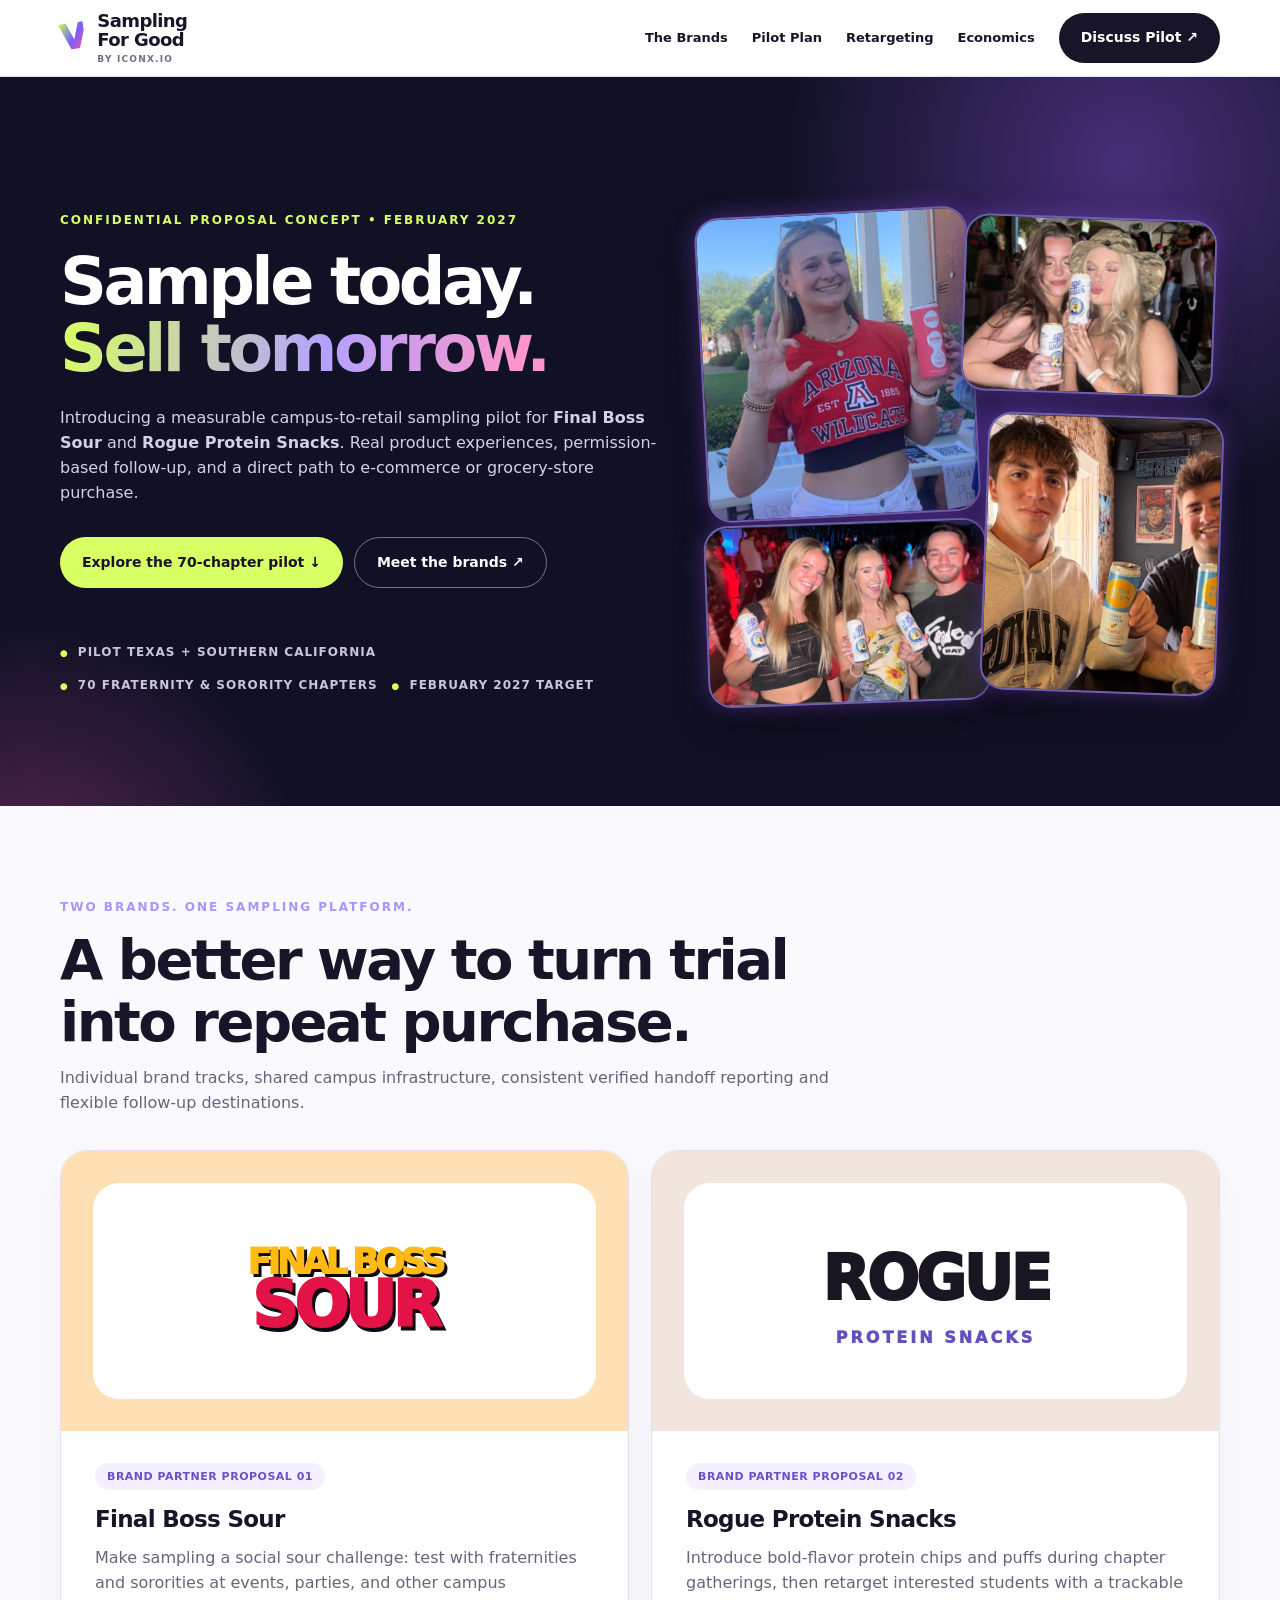
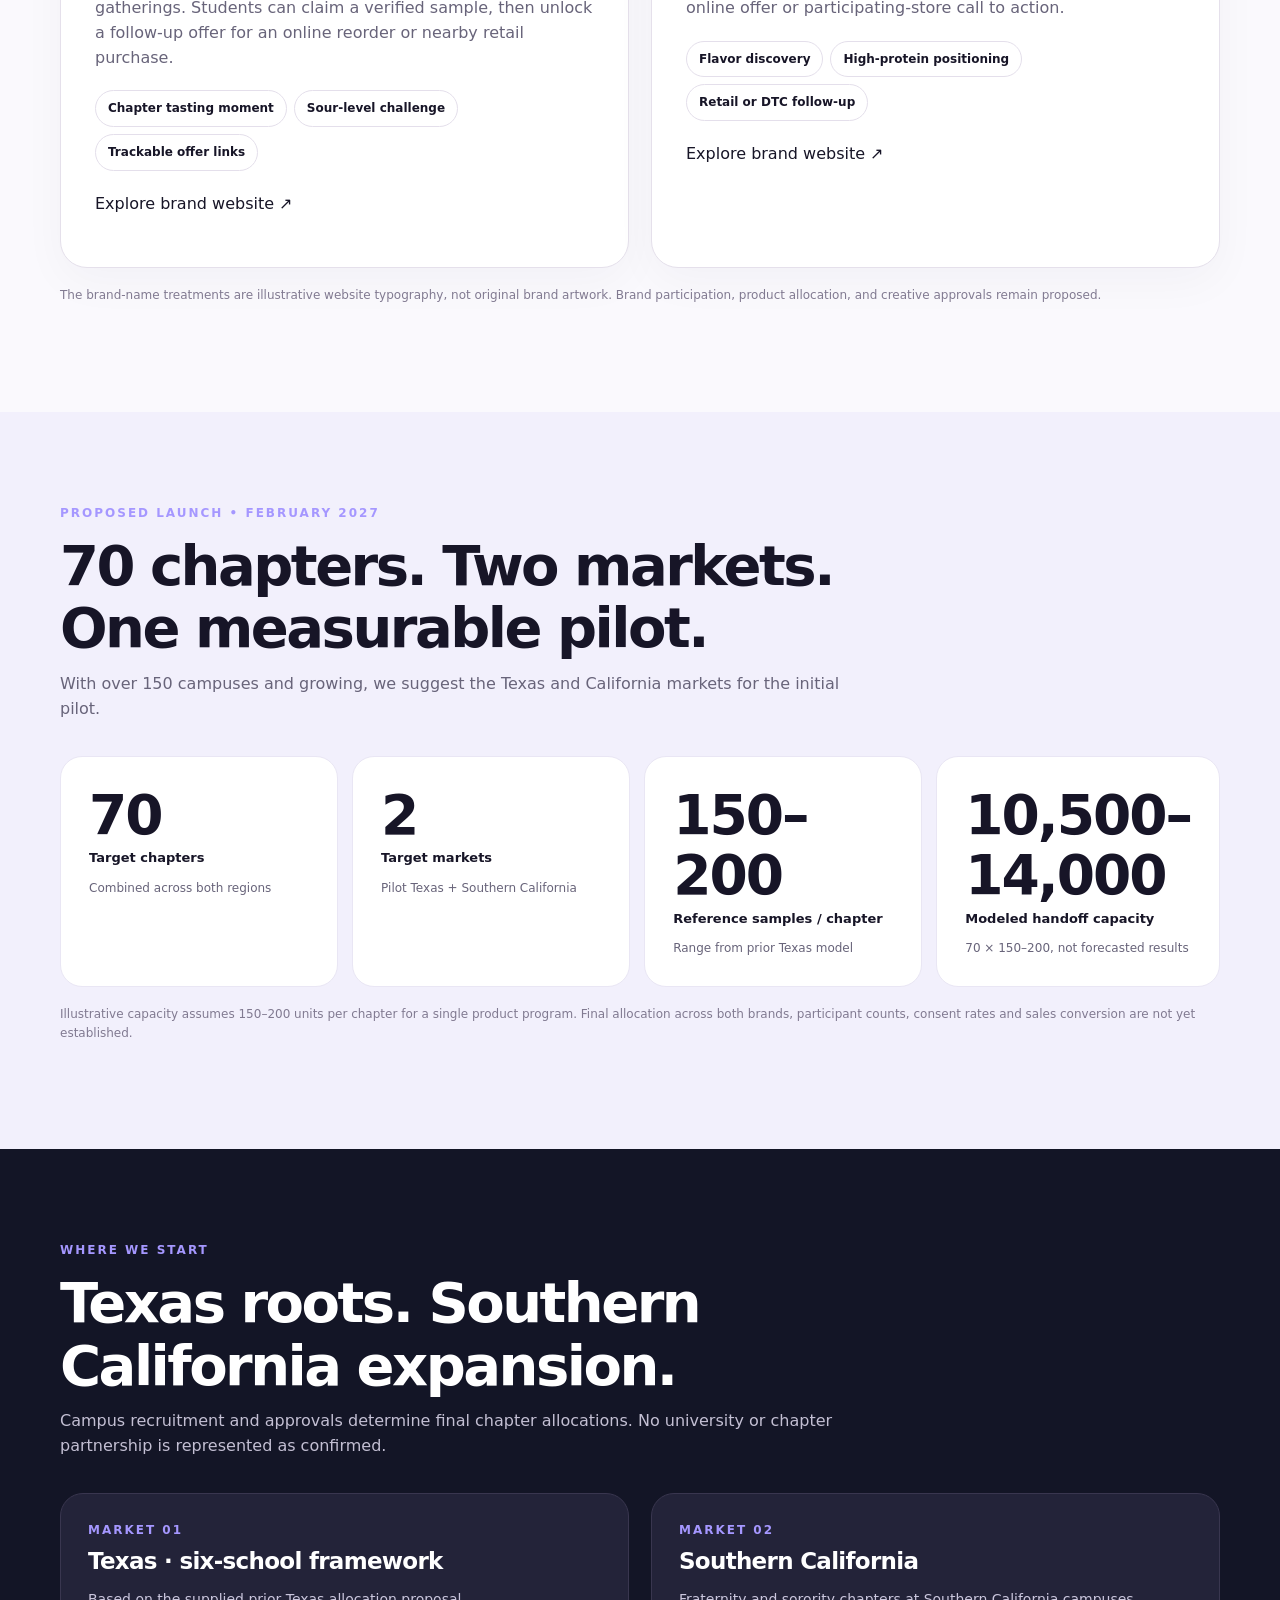
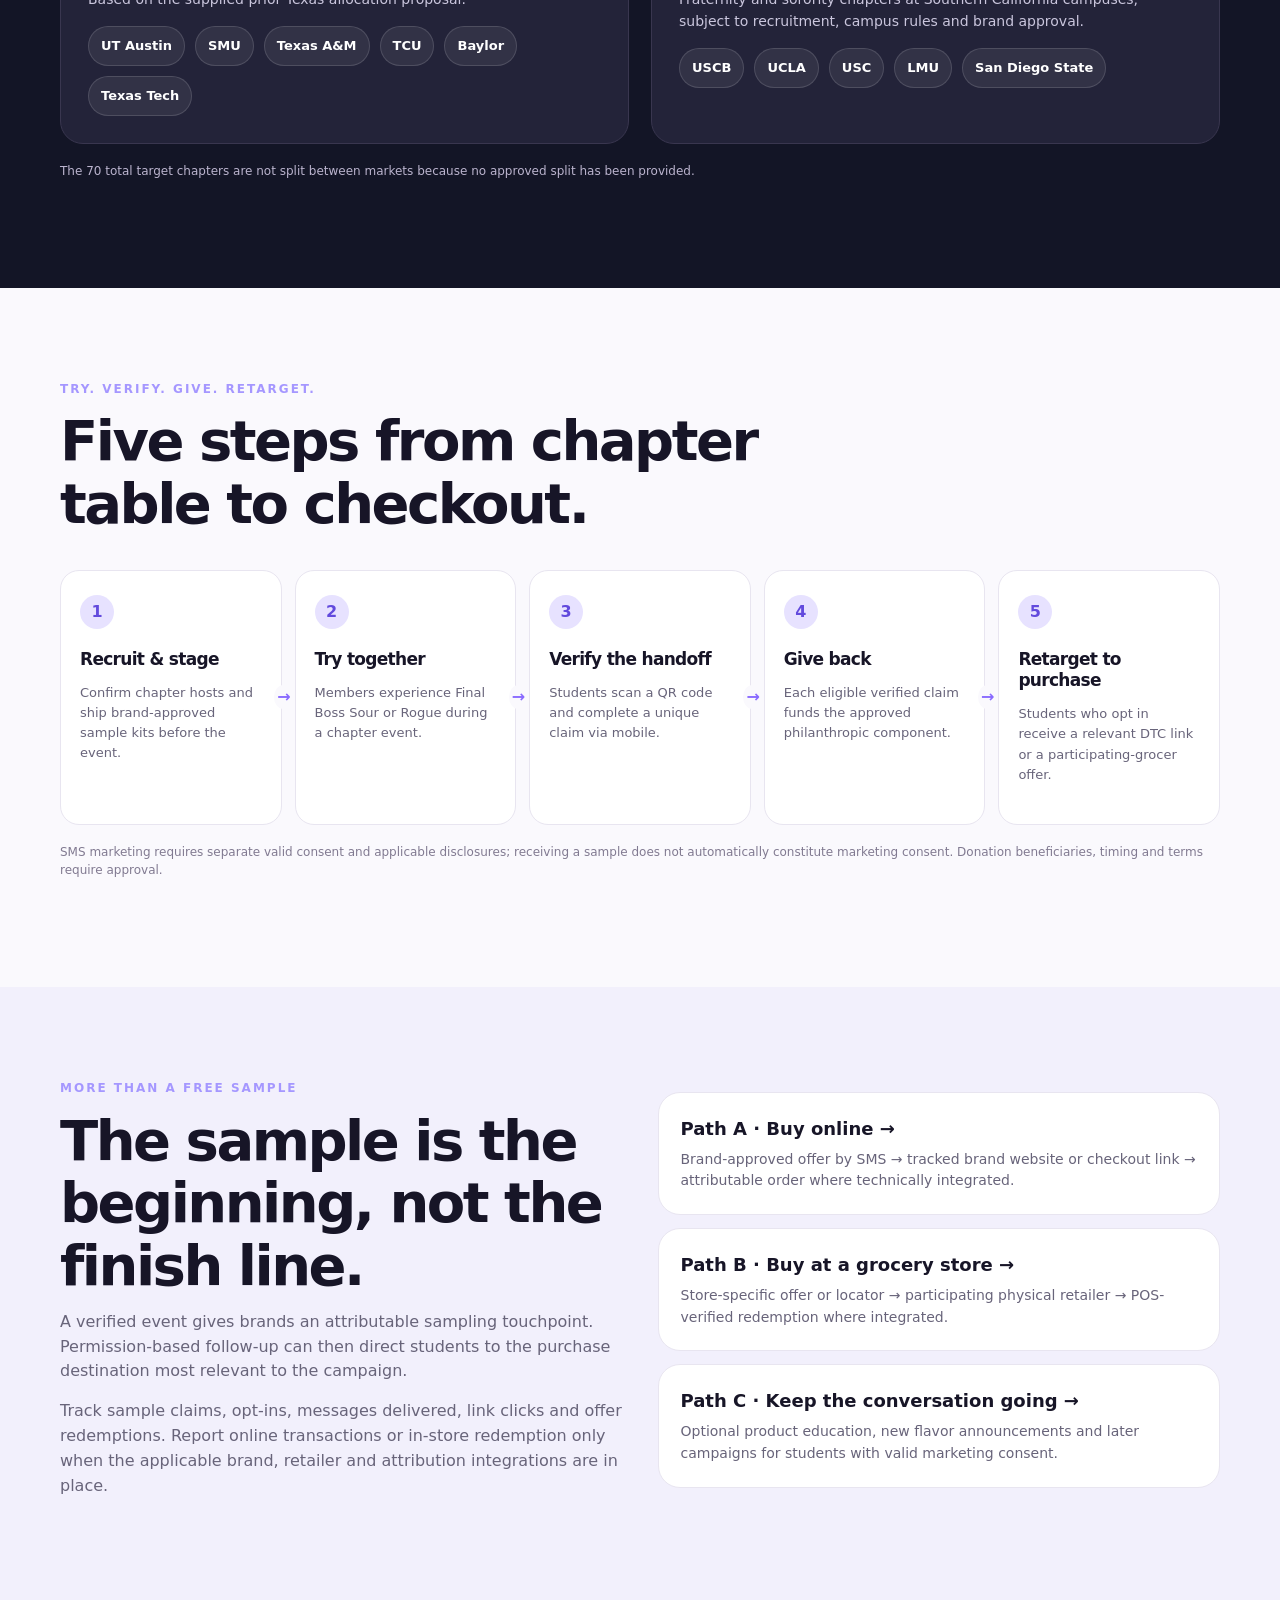
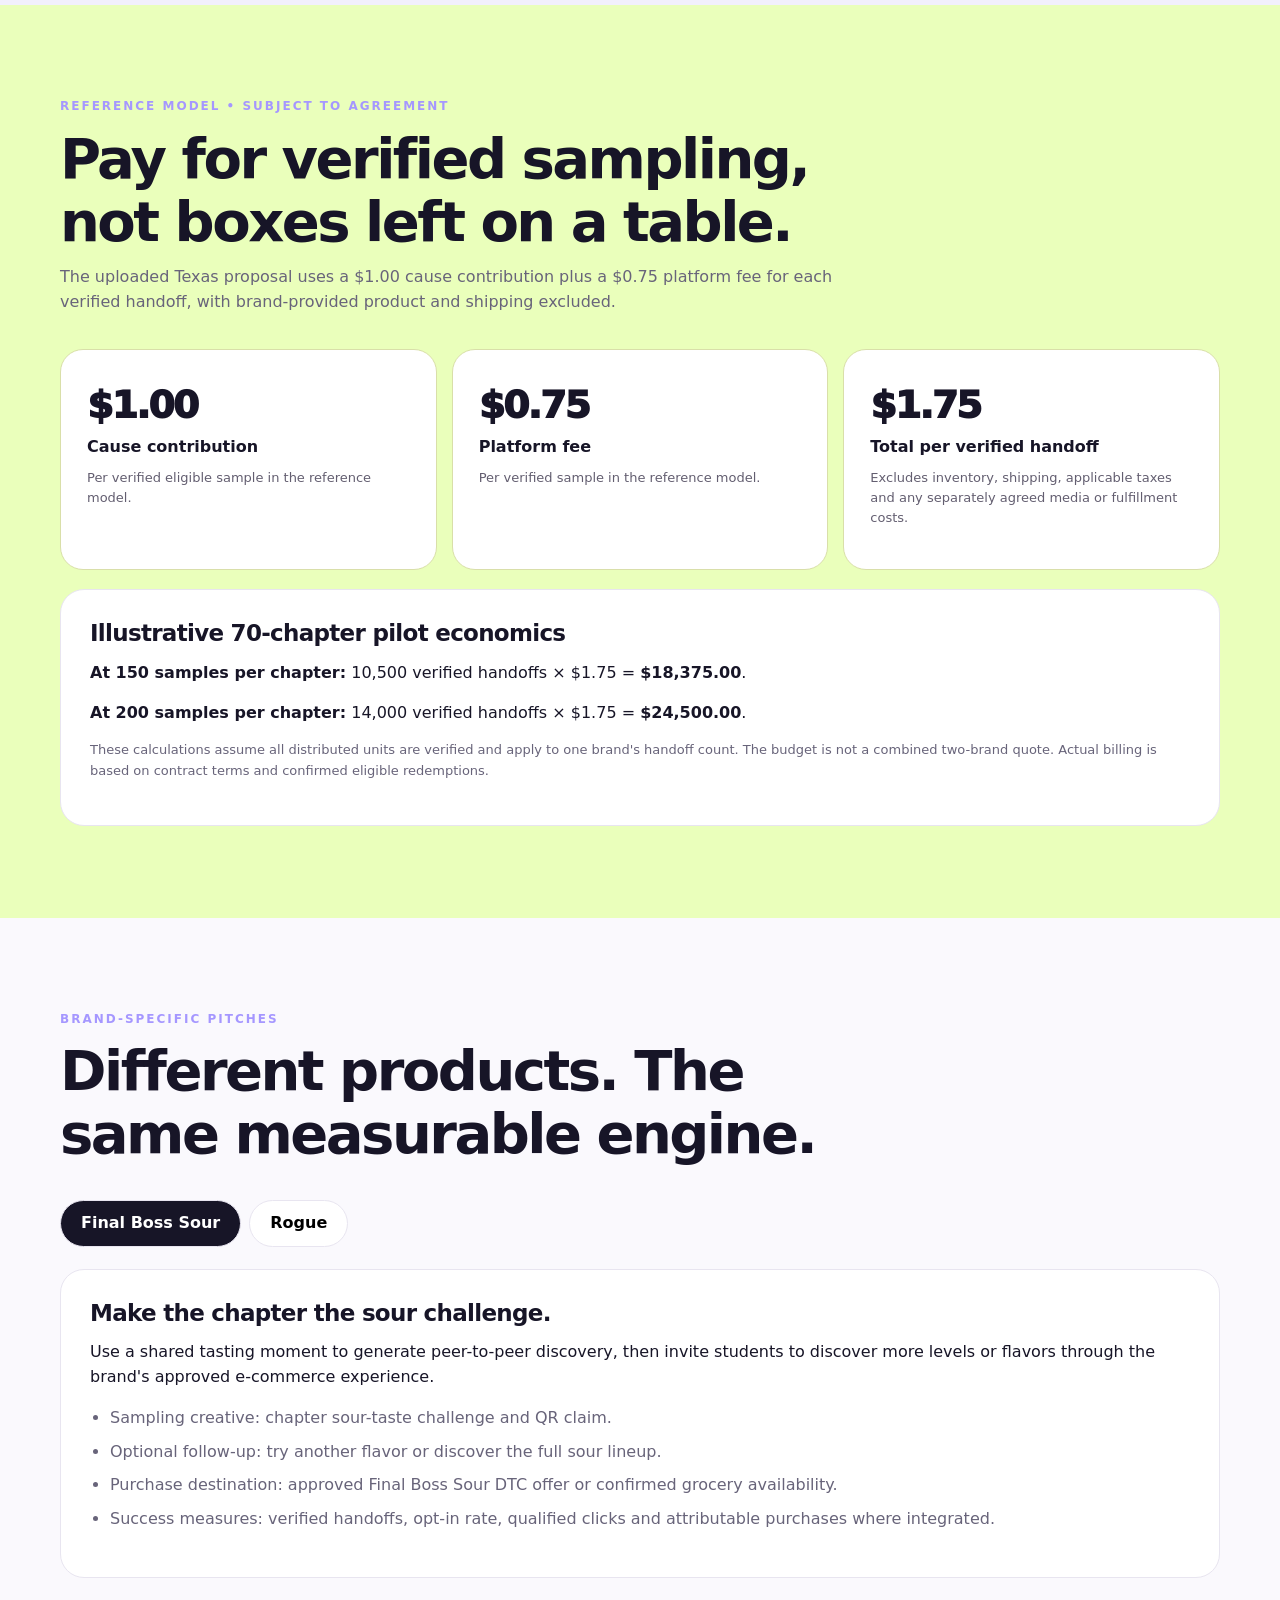
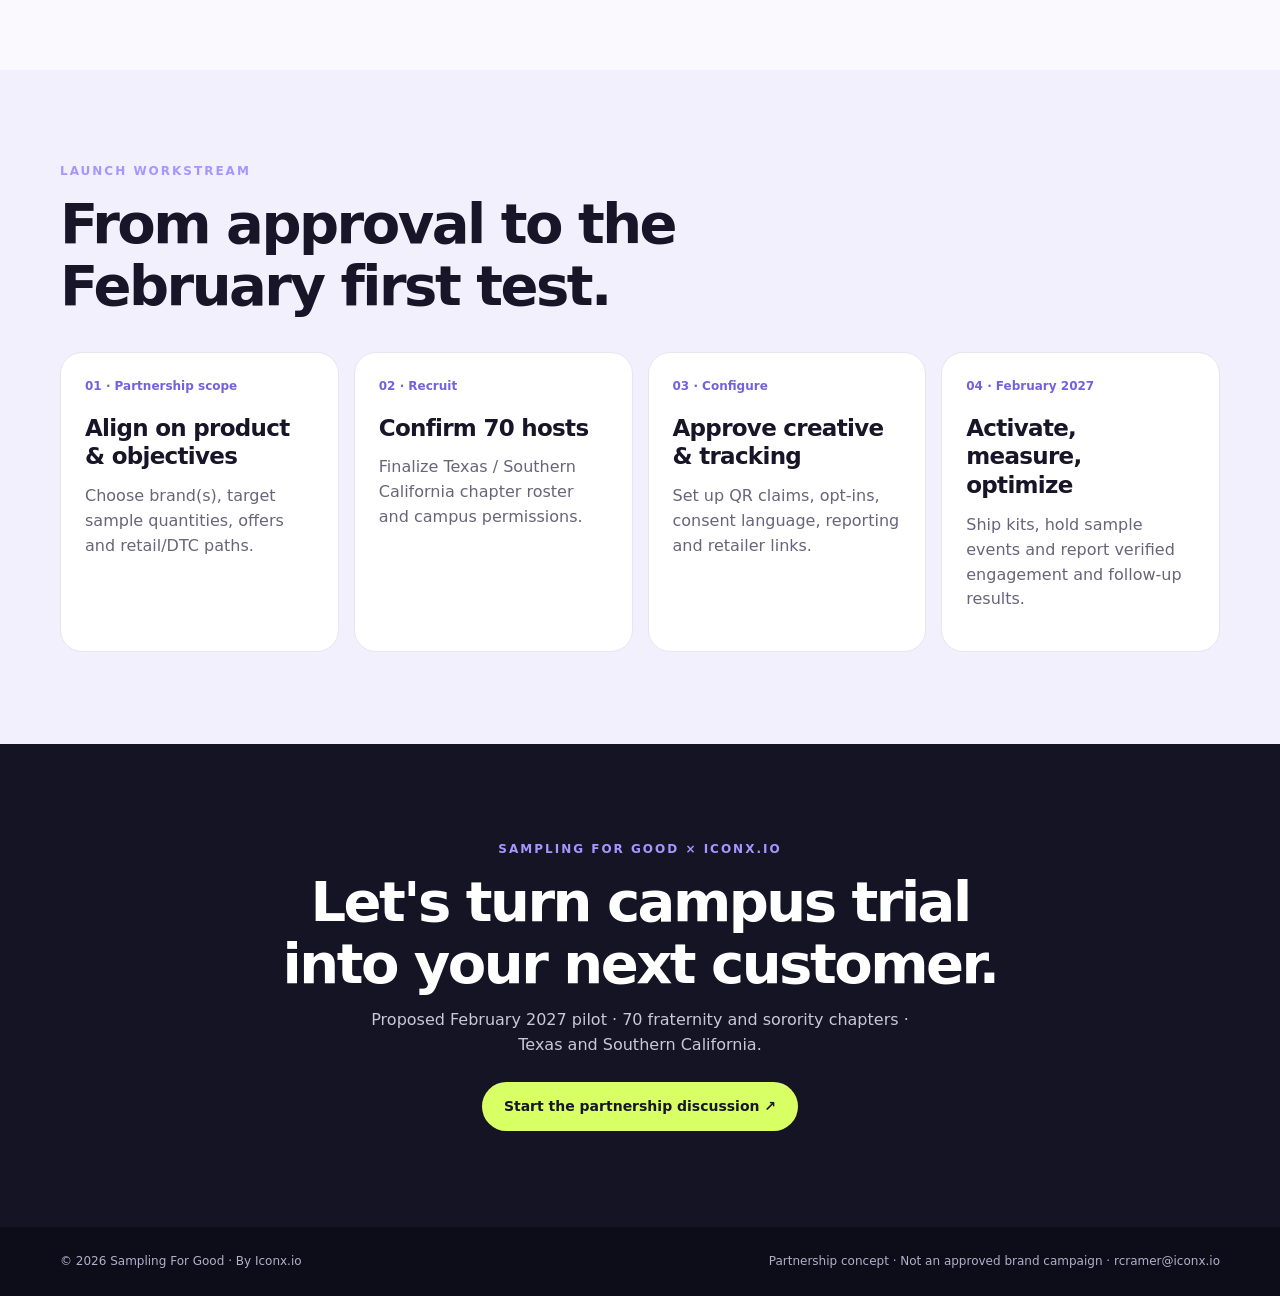
==== commit e091c2c4: "Update Southern California pilot campus list" ====
--- a/brand-pitches/final-boss-rogue/index.html
+++ b/brand-pitches/final-boss-rogue/index.html
@@ -8,7 +8,7 @@
 <article class="brandcard"><div class="brandtop sour"><div class="inner"><div class="bossmark"><small>FINAL BOSS</small>SOUR</div></div></div><div class="brandbody"><div class="tag">Brand partner proposal 01</div><h3>Final Boss Sour</h3><p class="muted">Make sampling a social sour challenge: test with fraternities and sororities at events, parties, and other campus gatherings. Students can claim a verified sample, then unlock a follow-up offer for an online reorder or nearby retail purchase.</p><div class="chips"><span>Chapter tasting moment</span><span>Sour-level challenge</span><span>Trackable offer links</span></div><p style="margin-top:21px"><a href="https://finalbosssour.com/" target="_blank" rel="noopener">Explore brand website ↗</a></p></div></article>
 <article class="brandcard"><div class="brandtop rogue"><div class="inner"><div class="roguemark">ROGUE<em>PROTEIN SNACKS</em></div></div></div><div class="brandbody"><div class="tag">Brand partner proposal 02</div><h3>Rogue Protein Snacks</h3><p class="muted">Introduce bold-flavor protein chips and puffs during chapter gatherings, then retarget interested students with a trackable online offer or participating-store call to action.</p><div class="chips"><span>Flavor discovery</span><span>High-protein positioning</span><span>Retail or DTC follow-up</span></div><p style="margin-top:21px"><a href="https://roguesnacks.com/" target="_blank" rel="noopener">Explore brand website ↗</a></p></div></article></div><p class="note">The brand-name treatments are illustrative website typography, not original brand artwork. Brand participation, product allocation, and creative approvals remain proposed.</p></div></section>
 <section class="pitch" id="pilot"><div class="wrap"><div class="sectionhead"><div class="eyebrow">Proposed launch • February 2027</div><h2>70 chapters. Two markets. One measurable pilot.</h2><p class="muted">With over 150 campuses and growing, we suggest the Texas and California markets for the initial pilot.</p></div><div class="metricgrid"><div class="stat"><strong>70</strong><span>Target chapters</span><small>Combined across both regions</small></div><div class="stat"><strong>2</strong><span>Target markets</span><small>Pilot Texas + Southern California</small></div><div class="stat"><strong>150–200</strong><span>Reference samples / chapter</span><small>Range from prior Texas model</small></div><div class="stat"><strong>10,500–14,000</strong><span>Modeled handoff capacity</span><small>70 × 150–200, not forecasted results</small></div></div><p class="note">Illustrative capacity assumes 150–200 units per chapter for a single product program. Final allocation across both brands, participant counts, consent rates and sales conversion are not yet established.</p></div></section>
-<section class="geo"><div class="wrap"><div class="sectionhead"><div class="eyebrow">Where we start</div><h2>Texas roots. Southern California expansion.</h2><p class="muted">Campus recruitment and approvals determine final chapter allocations. No university or chapter partnership is represented as confirmed.</p></div><div class="geogrid"><div class="location"><div class="eyebrow">Market 01</div><h3>Texas · six-school framework</h3><p>Based on the supplied prior Texas allocation proposal.</p><div class="schoollist"><span>UT Austin</span><span>SMU</span><span>Texas A&M</span><span>TCU</span><span>Baylor</span><span>Texas Tech</span></div></div><div class="location"><div class="eyebrow">Market 02</div><h3>Southern California · new market</h3><p>Fraternity and sorority chapters at Southern California campuses, subject to recruitment, campus rules and brand approval.</p><div class="schoollist"><span>University shortlist pending</span><span>Chapter allocation pending</span><span>Host approval pending</span></div></div></div><p class="note">The 70 total target chapters are not split between markets because no approved split has been provided.</p></div></section>
+<section class="geo"><div class="wrap"><div class="sectionhead"><div class="eyebrow">Where we start</div><h2>Texas roots. Southern California expansion.</h2><p class="muted">Campus recruitment and approvals determine final chapter allocations. No university or chapter partnership is represented as confirmed.</p></div><div class="geogrid"><div class="location"><div class="eyebrow">Market 01</div><h3>Texas · six-school framework</h3><p>Based on the supplied prior Texas allocation proposal.</p><div class="schoollist"><span>UT Austin</span><span>SMU</span><span>Texas A&M</span><span>TCU</span><span>Baylor</span><span>Texas Tech</span></div></div><div class="location"><div class="eyebrow">Market 02</div><h3>Southern California</h3><p>Fraternity and sorority chapters at Southern California campuses, subject to recruitment, campus rules and brand approval.</p><div class="schoollist"><span>USCB</span><span>UCLA</span><span>USC</span><span>LMU</span><span>San Diego State</span></div></div></div><p class="note">The 70 total target chapters are not split between markets because no approved split has been provided.</p></div></section>
 <section id="how"><div class="wrap"><div class="sectionhead"><div class="eyebrow">Try. Verify. Give. Retarget.</div><h2>Five steps from chapter table to checkout.</h2></div><div class="funnel"><div class="step"><div class="num">1</div><h3>Recruit & stage</h3><p>Confirm chapter hosts and ship brand-approved sample kits before the event.</p></div><div class="step"><div class="num">2</div><h3>Try together</h3><p>Members experience Final Boss Sour or Rogue during a chapter event.</p></div><div class="step"><div class="num">3</div><h3>Verify the handoff</h3><p>Students scan a QR code and complete a unique claim via mobile.</p></div><div class="step"><div class="num">4</div><h3>Give back</h3><p>Each eligible verified claim funds the approved philanthropic component.</p></div><div class="step"><div class="num">5</div><h3>Retarget to purchase</h3><p>Students who opt in receive a relevant DTC link or a participating-grocer offer.</p></div></div><p class="note">SMS marketing requires separate valid consent and applicable disclosures; receiving a sample does not automatically constitute marketing consent. Donation beneficiaries, timing and terms require approval.</p></div></section>
 <section class="pitch" id="retargeting"><div class="wrap"><div class="split"><div><div class="eyebrow">More than a free sample</div><h2>The sample is the beginning, not the finish line.</h2><p class="muted">A verified event gives brands an attributable sampling touchpoint. Permission-based follow-up can then direct students to the purchase destination most relevant to the campaign.</p><p class="muted">Track sample claims, opt-ins, messages delivered, link clicks and offer redemptions. Report online transactions or in-store redemption only when the applicable brand, retailer and attribution integrations are in place.</p></div><div><div class="path"><b>Path A · Buy online →</b><p>Brand-approved offer by SMS → tracked brand website or checkout link → attributable order where technically integrated.</p></div><div class="path"><b>Path B · Buy at a grocery store →</b><p>Store-specific offer or locator → participating physical retailer → POS-verified redemption where integrated.</p></div><div class="path"><b>Path C · Keep the conversation going →</b><p>Optional product education, new flavor announcements and later campaigns for students with valid marketing consent.</p></div></div></div></div></section>
 <section class="money" id="economics"><div class="wrap"><div class="sectionhead"><div class="eyebrow">Reference model • subject to agreement</div><h2>Pay for verified sampling, not boxes left on a table.</h2><p class="muted">The uploaded Texas proposal uses a $1.00 cause contribution plus a $0.75 platform fee for each verified handoff, with brand-provided product and shipping excluded.</p></div><div class="economics"><div class="econ"><div class="big">$1.00</div><b>Cause contribution</b><p>Per verified eligible sample in the reference model.</p></div><div class="econ"><div class="big">$0.75</div><b>Platform fee</b><p>Per verified sample in the reference model.</p></div><div class="econ"><div class="big">$1.75</div><b>Total per verified handoff</b><p>Excludes inventory, shipping, applicable taxes and any separately agreed media or fulfillment costs.</p></div></div><div class="panel" style="margin-top:19px"><h3>Illustrative 70-chapter pilot economics</h3><p><b>At 150 samples per chapter:</b> 10,500 verified handoffs × $1.75 = <b>$18,375.00</b>.</p><p><b>At 200 samples per chapter:</b> 14,000 verified handoffs × $1.75 = <b>$24,500.00</b>.</p><p class="muted" style="font-size:13px">These calculations assume all distributed units are verified and apply to one brand's handoff count. The budget is not a combined two-brand quote. Actual billing is based on contract terms and confirmed eligible redemptions.</p></div></div></section>
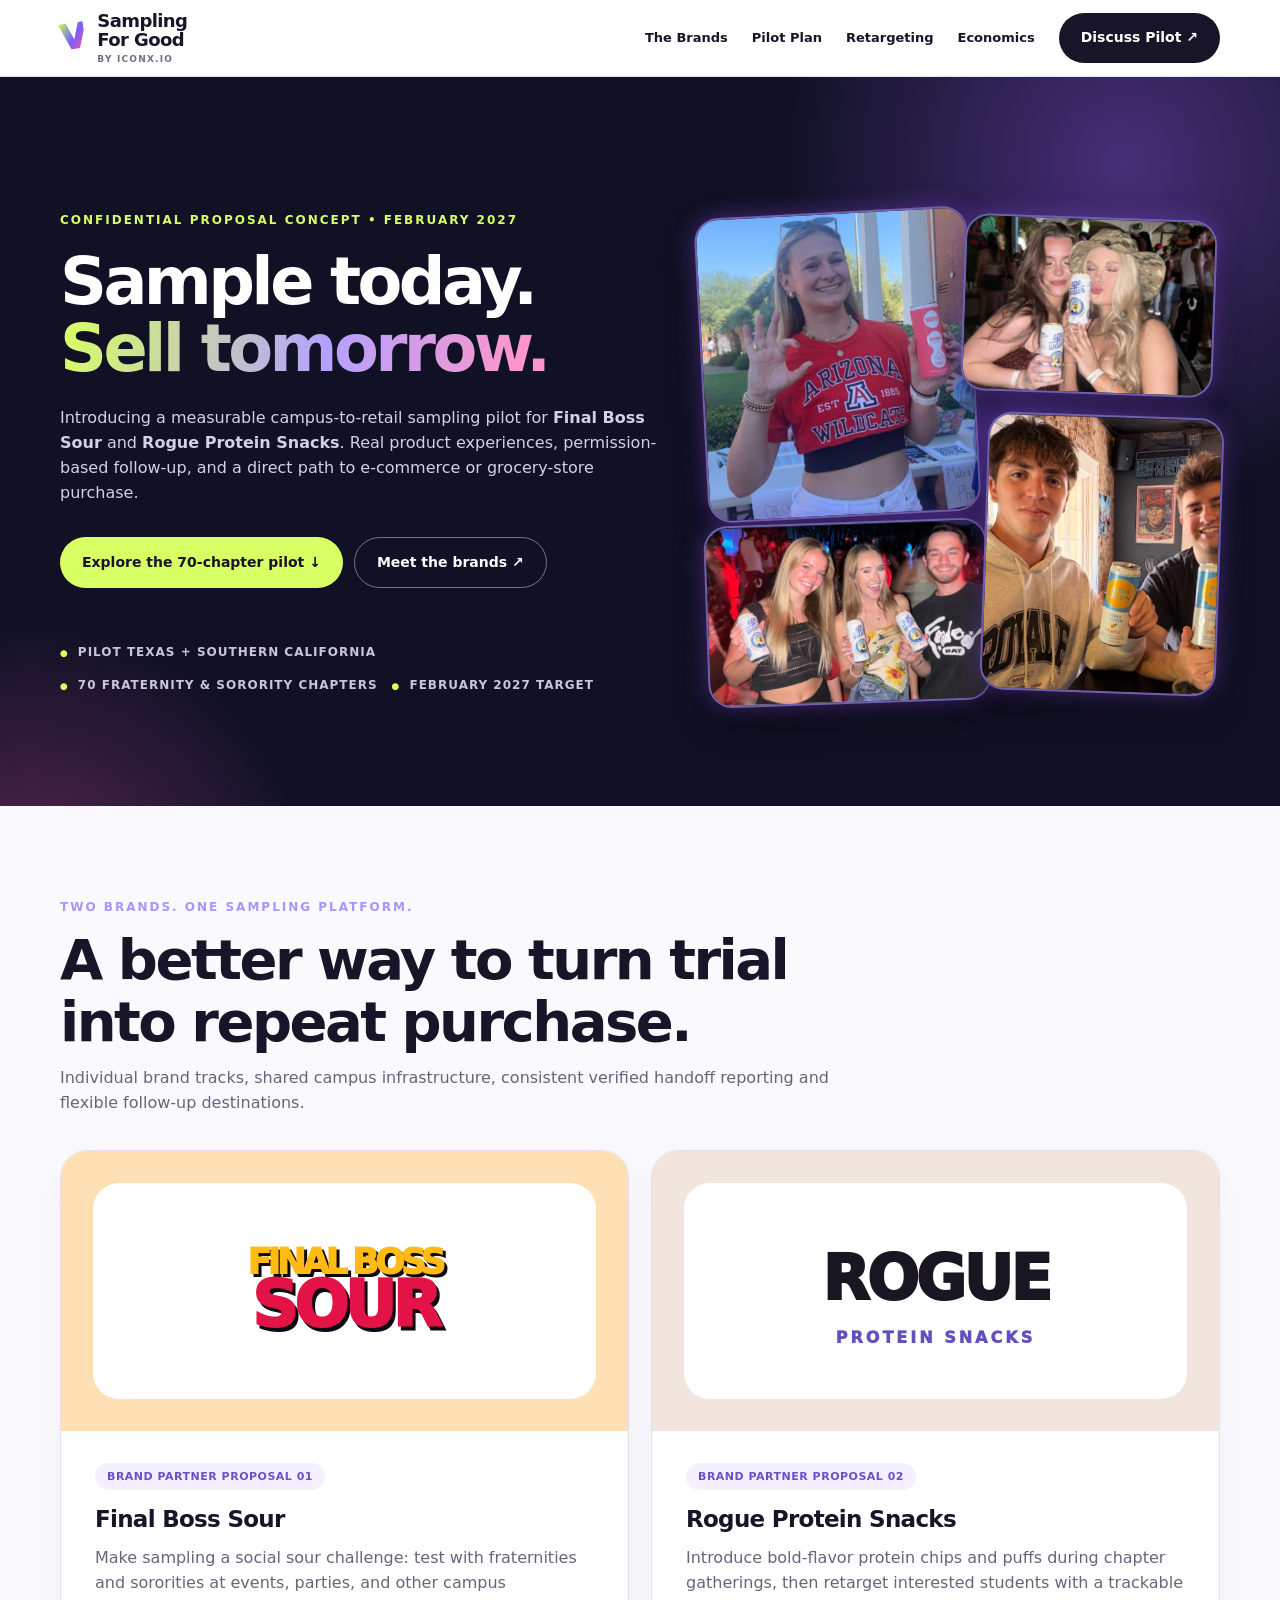
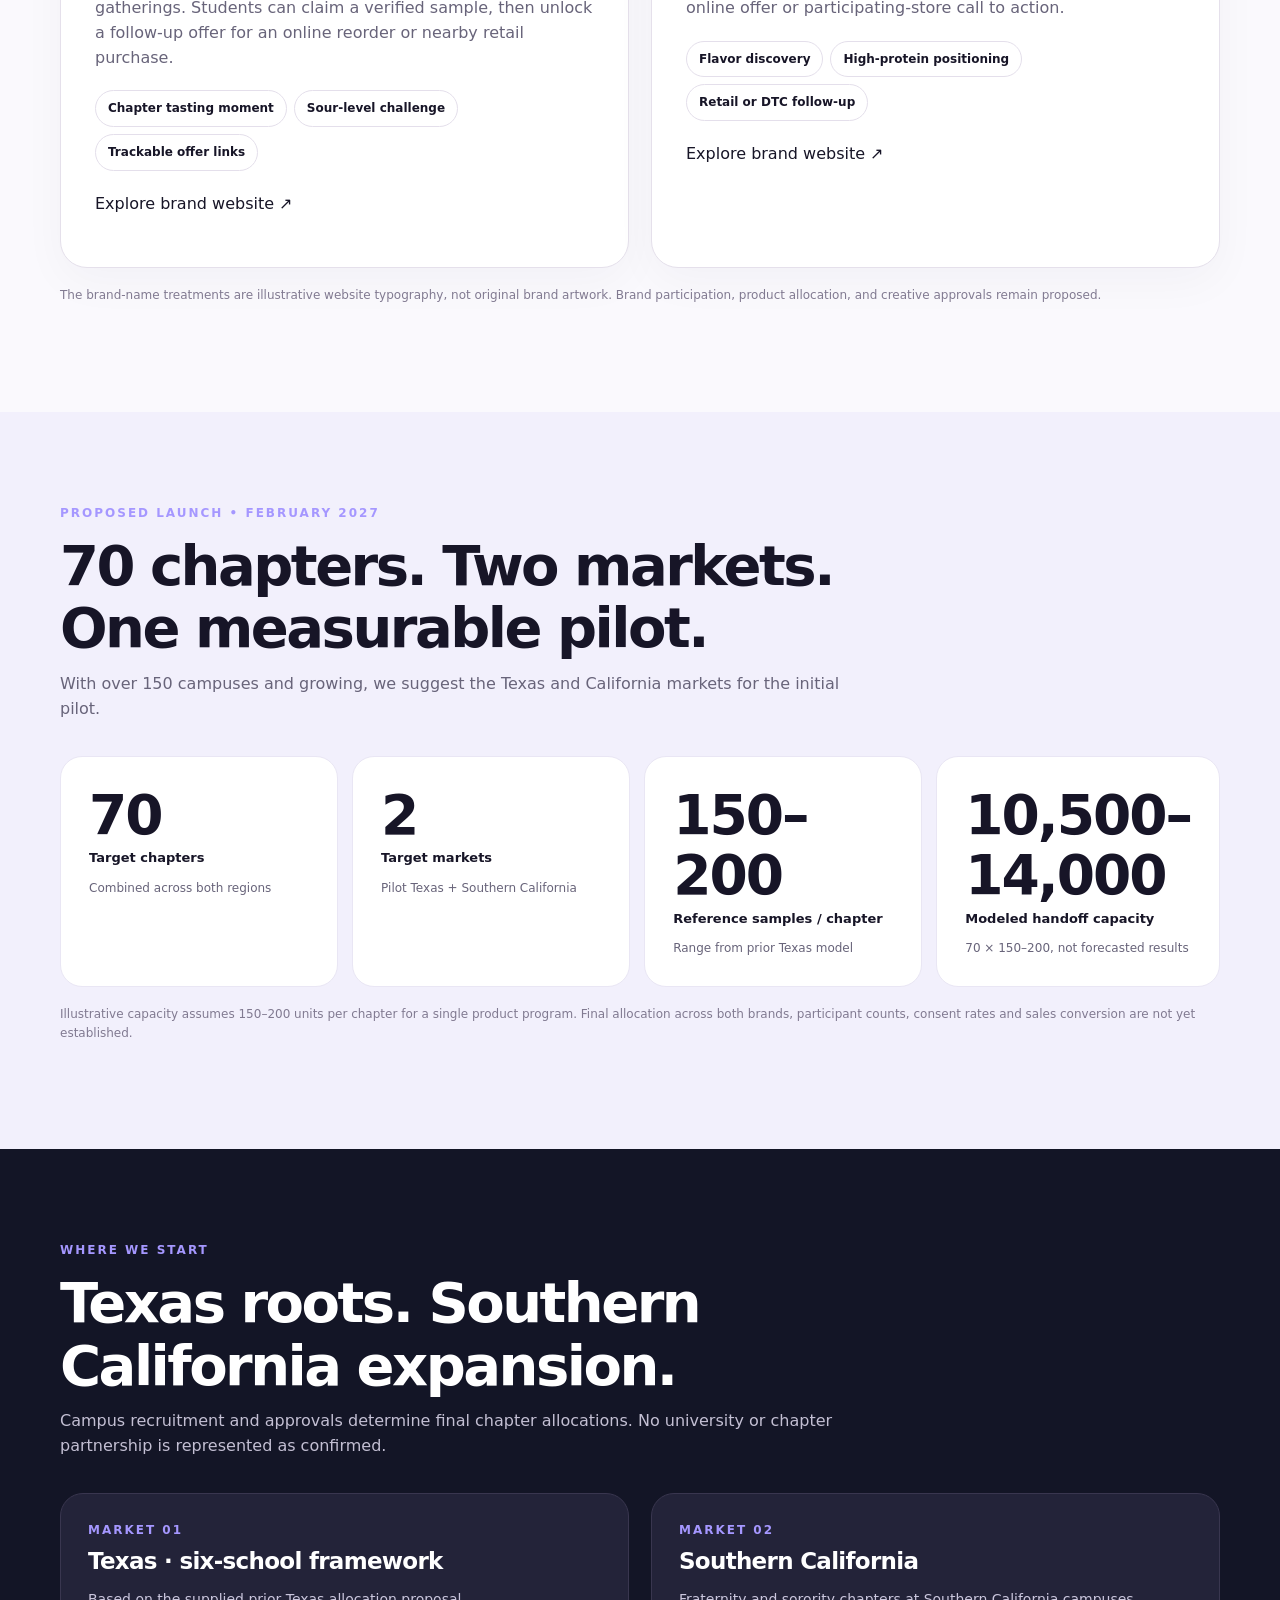
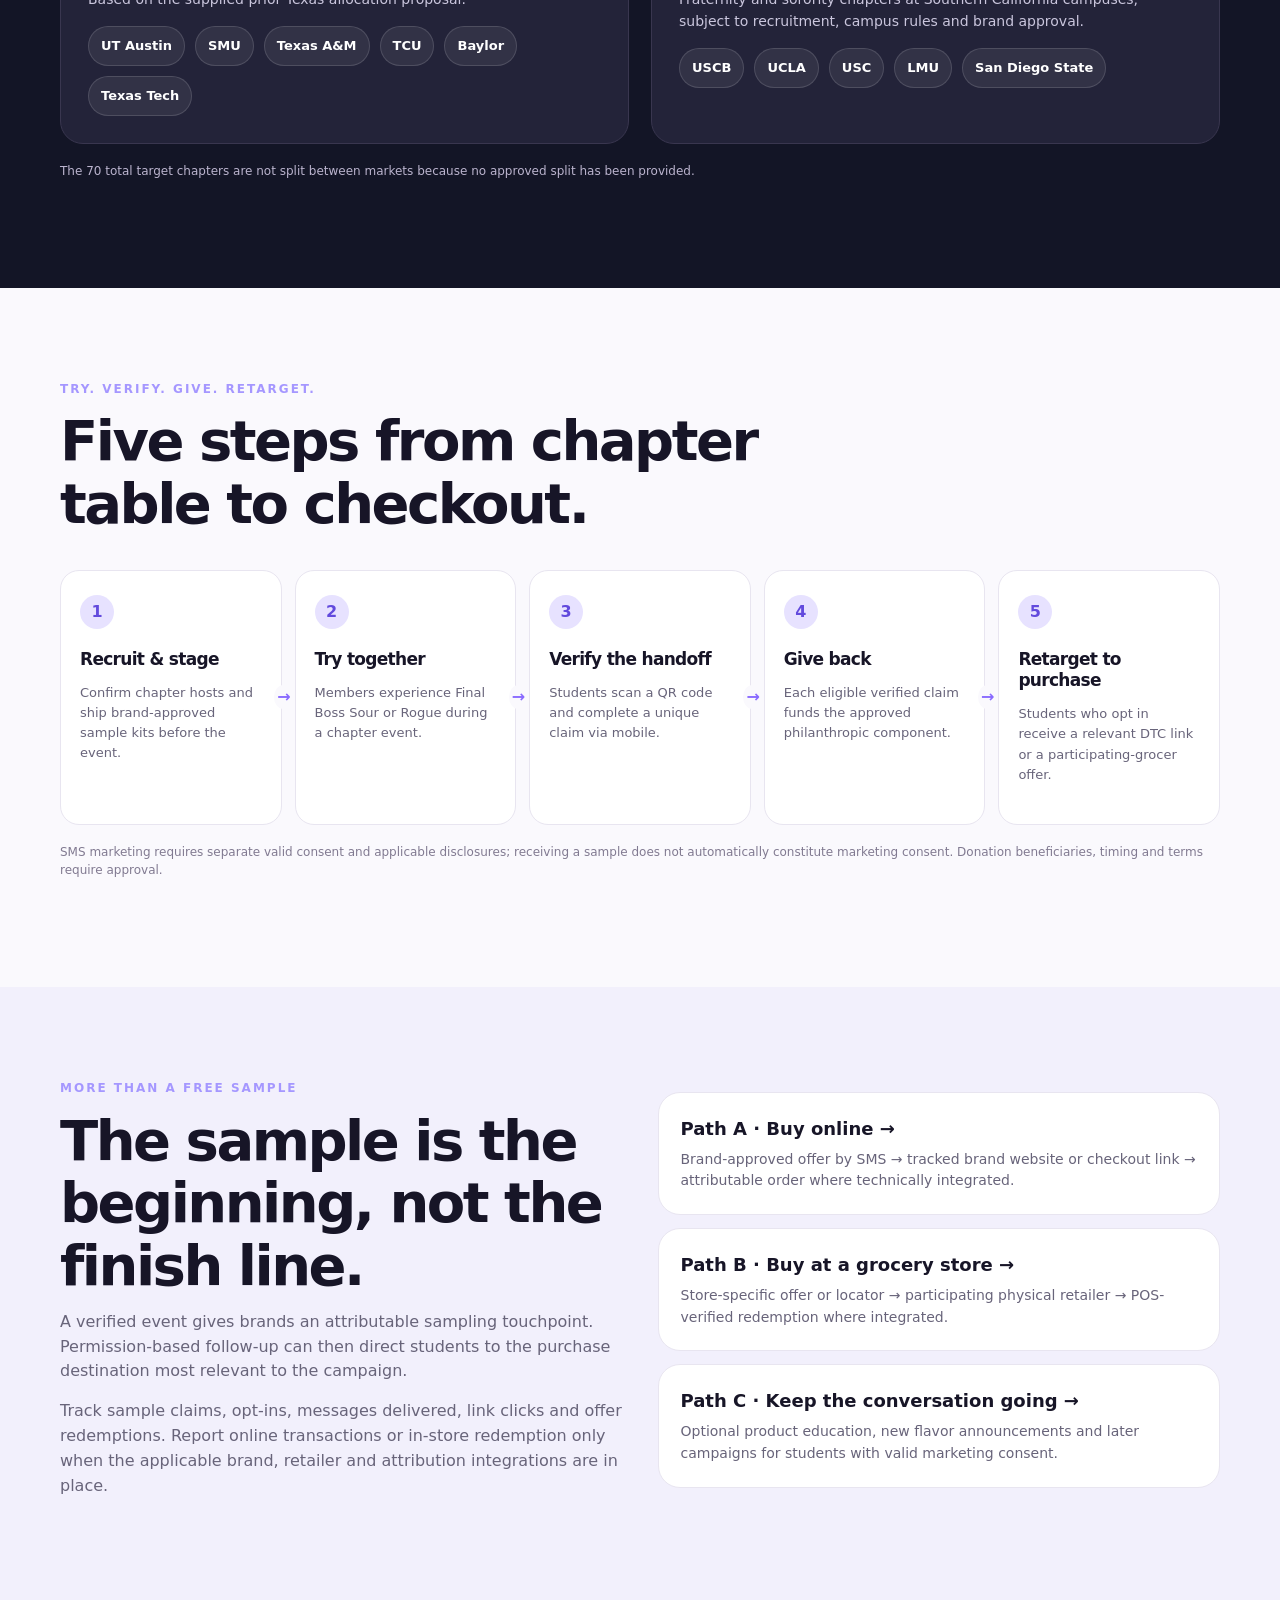
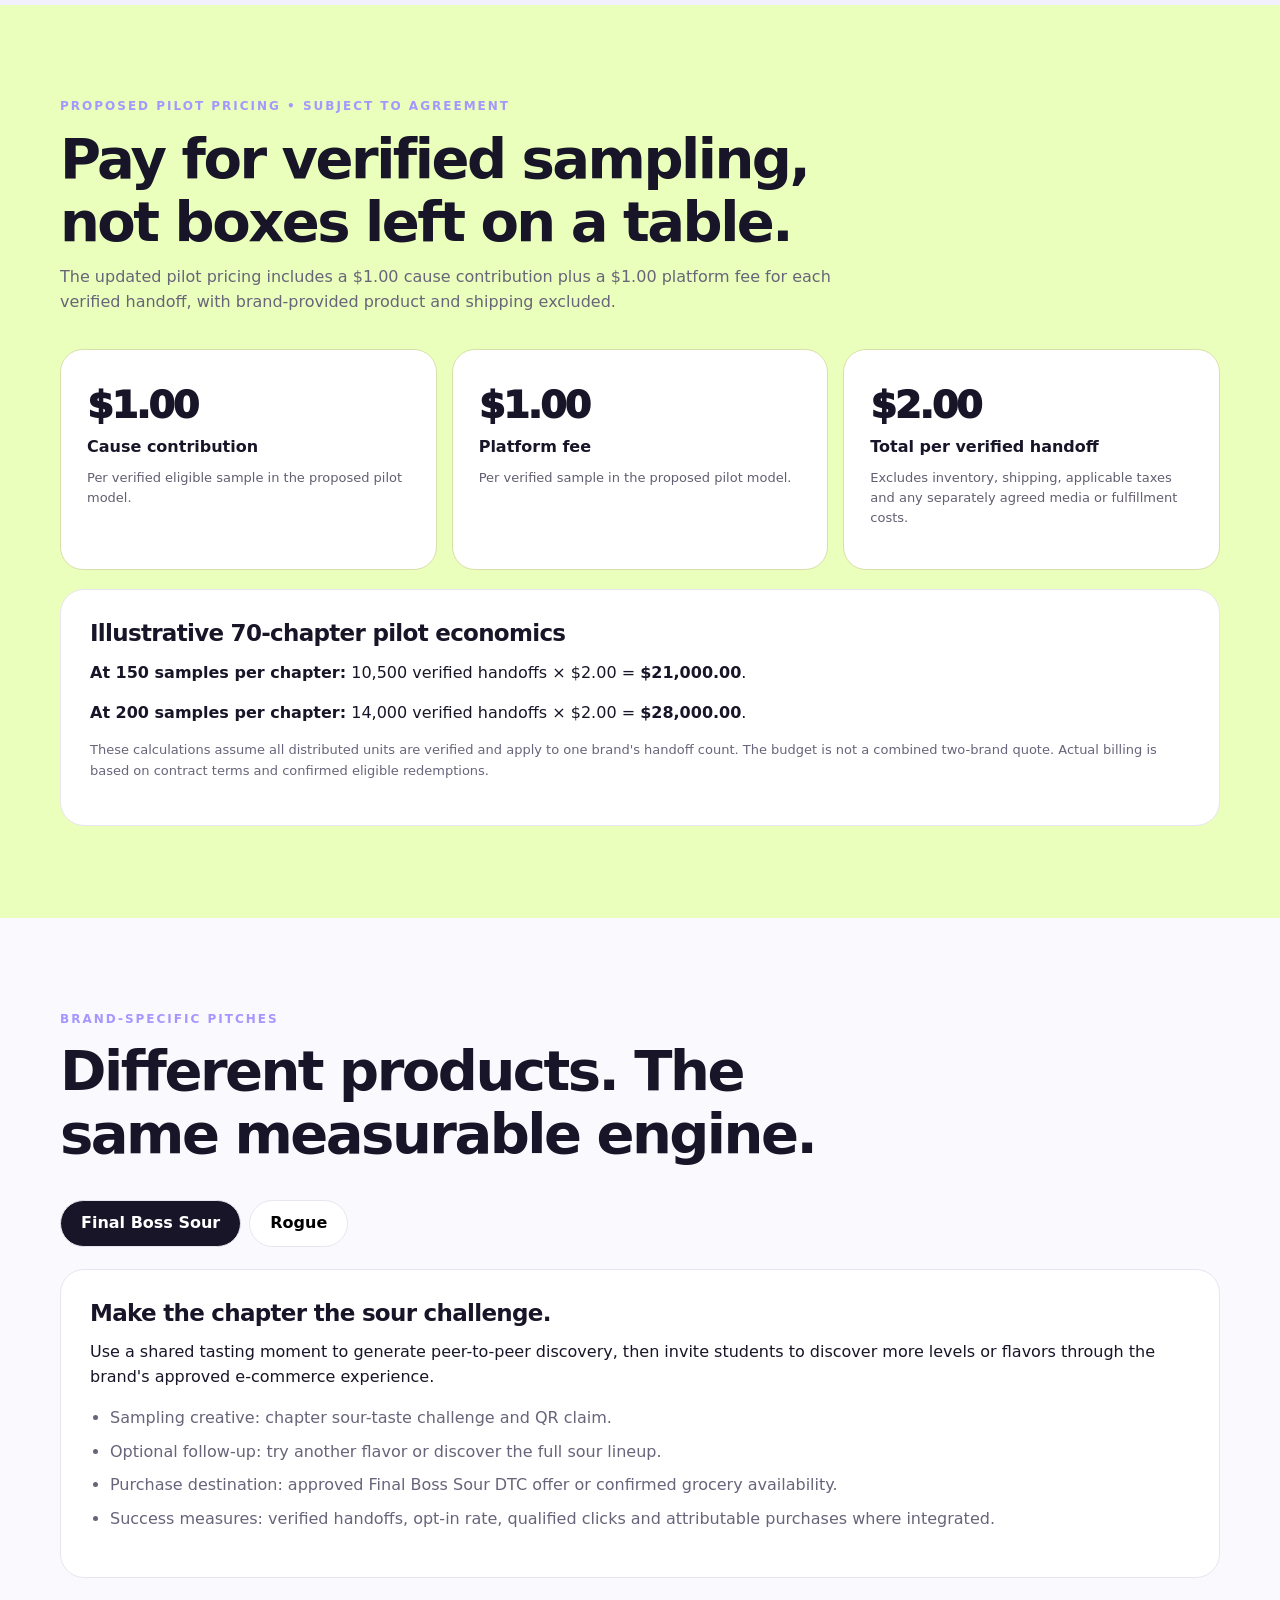
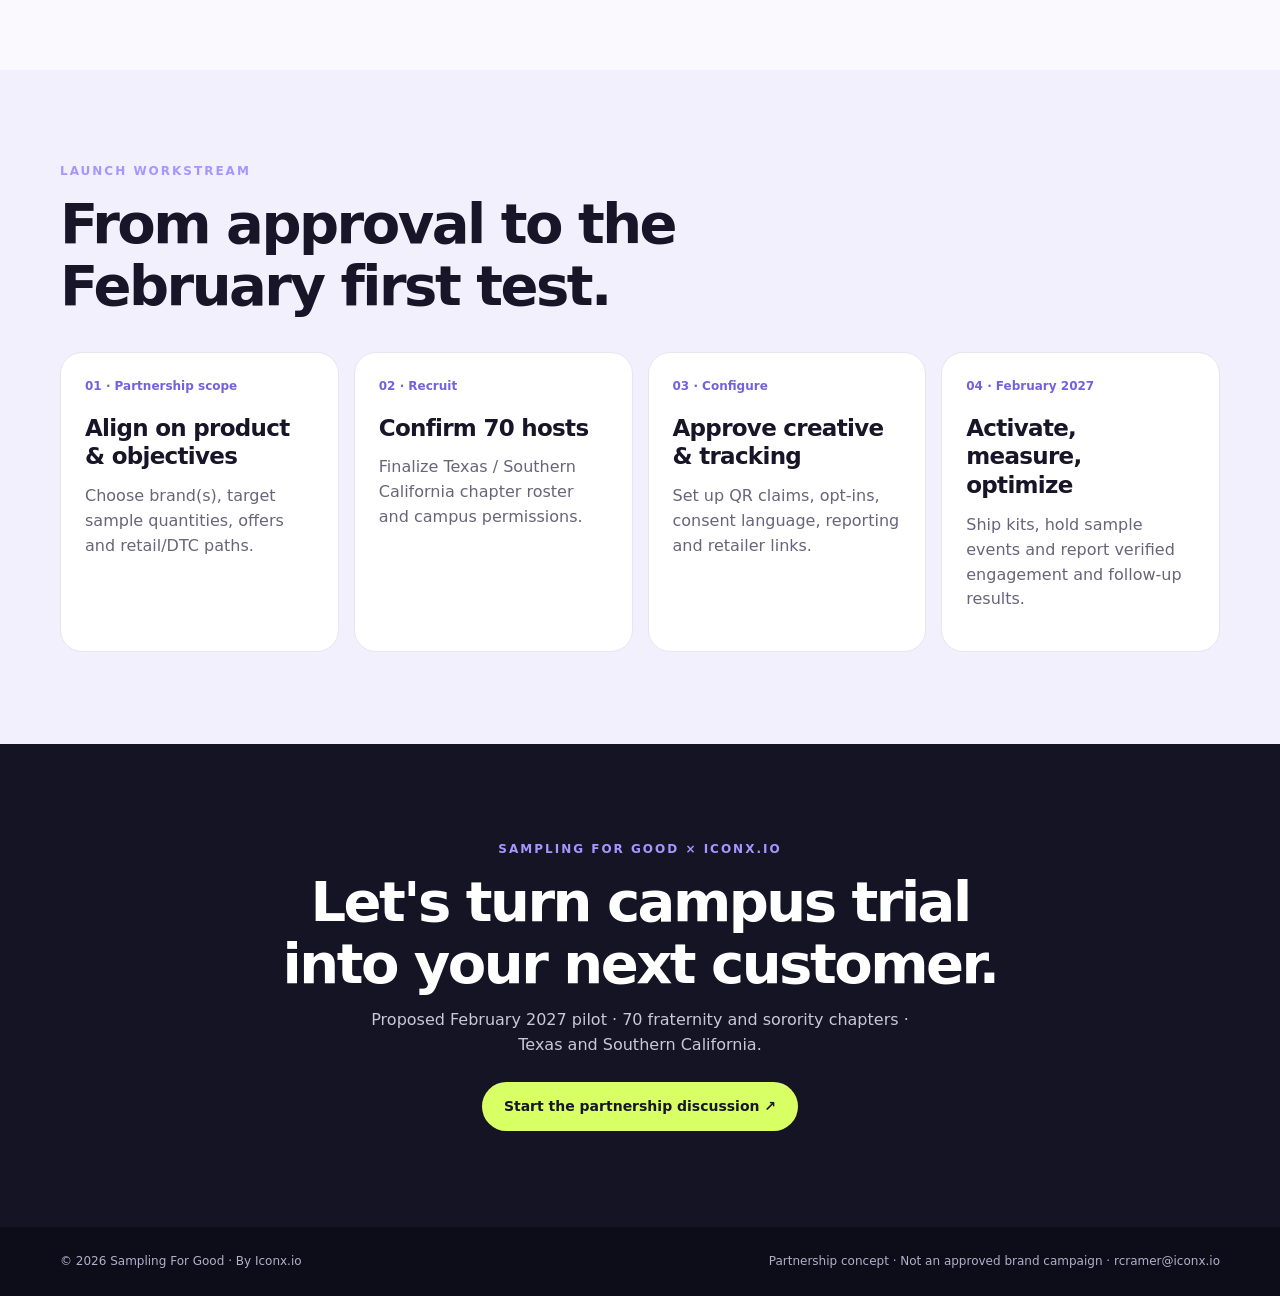
==== commit 4009f99f: "Set platform fee to $1 and total verified handoff cost to $2" ====
--- a/brand-pitches/final-boss-rogue/index.html
+++ b/brand-pitches/final-boss-rogue/index.html
@@ -11,7 +11,7 @@
 <section class="geo"><div class="wrap"><div class="sectionhead"><div class="eyebrow">Where we start</div><h2>Texas roots. Southern California expansion.</h2><p class="muted">Campus recruitment and approvals determine final chapter allocations. No university or chapter partnership is represented as confirmed.</p></div><div class="geogrid"><div class="location"><div class="eyebrow">Market 01</div><h3>Texas · six-school framework</h3><p>Based on the supplied prior Texas allocation proposal.</p><div class="schoollist"><span>UT Austin</span><span>SMU</span><span>Texas A&M</span><span>TCU</span><span>Baylor</span><span>Texas Tech</span></div></div><div class="location"><div class="eyebrow">Market 02</div><h3>Southern California</h3><p>Fraternity and sorority chapters at Southern California campuses, subject to recruitment, campus rules and brand approval.</p><div class="schoollist"><span>USCB</span><span>UCLA</span><span>USC</span><span>LMU</span><span>San Diego State</span></div></div></div><p class="note">The 70 total target chapters are not split between markets because no approved split has been provided.</p></div></section>
 <section id="how"><div class="wrap"><div class="sectionhead"><div class="eyebrow">Try. Verify. Give. Retarget.</div><h2>Five steps from chapter table to checkout.</h2></div><div class="funnel"><div class="step"><div class="num">1</div><h3>Recruit & stage</h3><p>Confirm chapter hosts and ship brand-approved sample kits before the event.</p></div><div class="step"><div class="num">2</div><h3>Try together</h3><p>Members experience Final Boss Sour or Rogue during a chapter event.</p></div><div class="step"><div class="num">3</div><h3>Verify the handoff</h3><p>Students scan a QR code and complete a unique claim via mobile.</p></div><div class="step"><div class="num">4</div><h3>Give back</h3><p>Each eligible verified claim funds the approved philanthropic component.</p></div><div class="step"><div class="num">5</div><h3>Retarget to purchase</h3><p>Students who opt in receive a relevant DTC link or a participating-grocer offer.</p></div></div><p class="note">SMS marketing requires separate valid consent and applicable disclosures; receiving a sample does not automatically constitute marketing consent. Donation beneficiaries, timing and terms require approval.</p></div></section>
 <section class="pitch" id="retargeting"><div class="wrap"><div class="split"><div><div class="eyebrow">More than a free sample</div><h2>The sample is the beginning, not the finish line.</h2><p class="muted">A verified event gives brands an attributable sampling touchpoint. Permission-based follow-up can then direct students to the purchase destination most relevant to the campaign.</p><p class="muted">Track sample claims, opt-ins, messages delivered, link clicks and offer redemptions. Report online transactions or in-store redemption only when the applicable brand, retailer and attribution integrations are in place.</p></div><div><div class="path"><b>Path A · Buy online →</b><p>Brand-approved offer by SMS → tracked brand website or checkout link → attributable order where technically integrated.</p></div><div class="path"><b>Path B · Buy at a grocery store →</b><p>Store-specific offer or locator → participating physical retailer → POS-verified redemption where integrated.</p></div><div class="path"><b>Path C · Keep the conversation going →</b><p>Optional product education, new flavor announcements and later campaigns for students with valid marketing consent.</p></div></div></div></div></section>
-<section class="money" id="economics"><div class="wrap"><div class="sectionhead"><div class="eyebrow">Reference model • subject to agreement</div><h2>Pay for verified sampling, not boxes left on a table.</h2><p class="muted">The uploaded Texas proposal uses a $1.00 cause contribution plus a $0.75 platform fee for each verified handoff, with brand-provided product and shipping excluded.</p></div><div class="economics"><div class="econ"><div class="big">$1.00</div><b>Cause contribution</b><p>Per verified eligible sample in the reference model.</p></div><div class="econ"><div class="big">$0.75</div><b>Platform fee</b><p>Per verified sample in the reference model.</p></div><div class="econ"><div class="big">$1.75</div><b>Total per verified handoff</b><p>Excludes inventory, shipping, applicable taxes and any separately agreed media or fulfillment costs.</p></div></div><div class="panel" style="margin-top:19px"><h3>Illustrative 70-chapter pilot economics</h3><p><b>At 150 samples per chapter:</b> 10,500 verified handoffs × $1.75 = <b>$18,375.00</b>.</p><p><b>At 200 samples per chapter:</b> 14,000 verified handoffs × $1.75 = <b>$24,500.00</b>.</p><p class="muted" style="font-size:13px">These calculations assume all distributed units are verified and apply to one brand's handoff count. The budget is not a combined two-brand quote. Actual billing is based on contract terms and confirmed eligible redemptions.</p></div></div></section>
+<section class="money" id="economics"><div class="wrap"><div class="sectionhead"><div class="eyebrow">Proposed pilot pricing • subject to agreement</div><h2>Pay for verified sampling, not boxes left on a table.</h2><p class="muted">The updated pilot pricing includes a $1.00 cause contribution plus a $1.00 platform fee for each verified handoff, with brand-provided product and shipping excluded.</p></div><div class="economics"><div class="econ"><div class="big">$1.00</div><b>Cause contribution</b><p>Per verified eligible sample in the proposed pilot model.</p></div><div class="econ"><div class="big">$1.00</div><b>Platform fee</b><p>Per verified sample in the proposed pilot model.</p></div><div class="econ"><div class="big">$2.00</div><b>Total per verified handoff</b><p>Excludes inventory, shipping, applicable taxes and any separately agreed media or fulfillment costs.</p></div></div><div class="panel" style="margin-top:19px"><h3>Illustrative 70-chapter pilot economics</h3><p><b>At 150 samples per chapter:</b> 10,500 verified handoffs × $2.00 = <b>$21,000.00</b>.</p><p><b>At 200 samples per chapter:</b> 14,000 verified handoffs × $2.00 = <b>$28,000.00</b>.</p><p class="muted" style="font-size:13px">These calculations assume all distributed units are verified and apply to one brand's handoff count. The budget is not a combined two-brand quote. Actual billing is based on contract terms and confirmed eligible redemptions.</p></div></div></section>
 <section><div class="wrap"><div class="sectionhead"><div class="eyebrow">Brand-specific pitches</div><h2>Different products. The same measurable engine.</h2></div><div class="detailtab" role="tablist" aria-label="Brand track"><button class="active" data-tab="fbs" role="tab" aria-selected="true">Final Boss Sour</button><button data-tab="rogue" role="tab" aria-selected="false">Rogue</button></div><div id="fbs" class="panel" role="tabpanel"><h3>Make the chapter the sour challenge.</h3><p>Use a shared tasting moment to generate peer-to-peer discovery, then invite students to discover more levels or flavors through the brand's approved e-commerce experience.</p><ul><li>Sampling creative: chapter sour-taste challenge and QR claim.</li><li>Optional follow-up: try another flavor or discover the full sour lineup.</li><li>Purchase destination: approved Final Boss Sour DTC offer or confirmed grocery availability.</li><li>Success measures: verified handoffs, opt-in rate, qualified clicks and attributable purchases where integrated.</li></ul></div><div id="rogue" class="panel" role="tabpanel" hidden><h3>Show that protein snacks can still bring the flavor.</h3><p>Build discovery around Rogue's chip and puff flavors at campus chapter gatherings, with relevant follow-up that supports repeat snack purchases.</p><ul><li>Sampling creative: flavor trial and QR claim at chapter gatherings.</li><li>Optional follow-up: favorite-flavor poll and approved online offer.</li><li>Purchase destination: Rogue DTC checkout or confirmed nearby retail locations.</li><li>Success measures: verified handoffs, opt-in rate, qualified clicks and attributable purchases where integrated.</li></ul></div></div></section>
 <section class="pitch"><div class="wrap"><div class="sectionhead"><div class="eyebrow">Launch workstream</div><h2>From approval to the February first test.</h2></div><div class="timeline"><article><i>01 · Partnership scope</i><h3>Align on product & objectives</h3><p class="muted">Choose brand(s), target sample quantities, offers and retail/DTC paths.</p></article><article><i>02 · Recruit</i><h3>Confirm 70 hosts</h3><p class="muted">Finalize Texas / Southern California chapter roster and campus permissions.</p></article><article><i>03 · Configure</i><h3>Approve creative & tracking</h3><p class="muted">Set up QR claims, opt-ins, consent language, reporting and retailer links.</p></article><article><i>04 · February 2027</i><h3>Activate, measure, optimize</h3><p class="muted">Ship kits, hold sample events and report verified engagement and follow-up results.</p></article></div></div></section>
 <div class="closing" id="contact"><div class="wrap"><div class="eyebrow">Sampling For Good × Iconx.io</div><h2>Let's turn campus trial<br>into your next customer.</h2><p>Proposed February 2027 pilot · 70 fraternity and sorority chapters · Texas and Southern California.</p><a class="btn lime" href="mailto:rcramer@iconx.io?subject=Sampling%20For%20Good%20%7C%20February%202027%20brand%20pilot">Start the partnership discussion ↗</a></div></div>
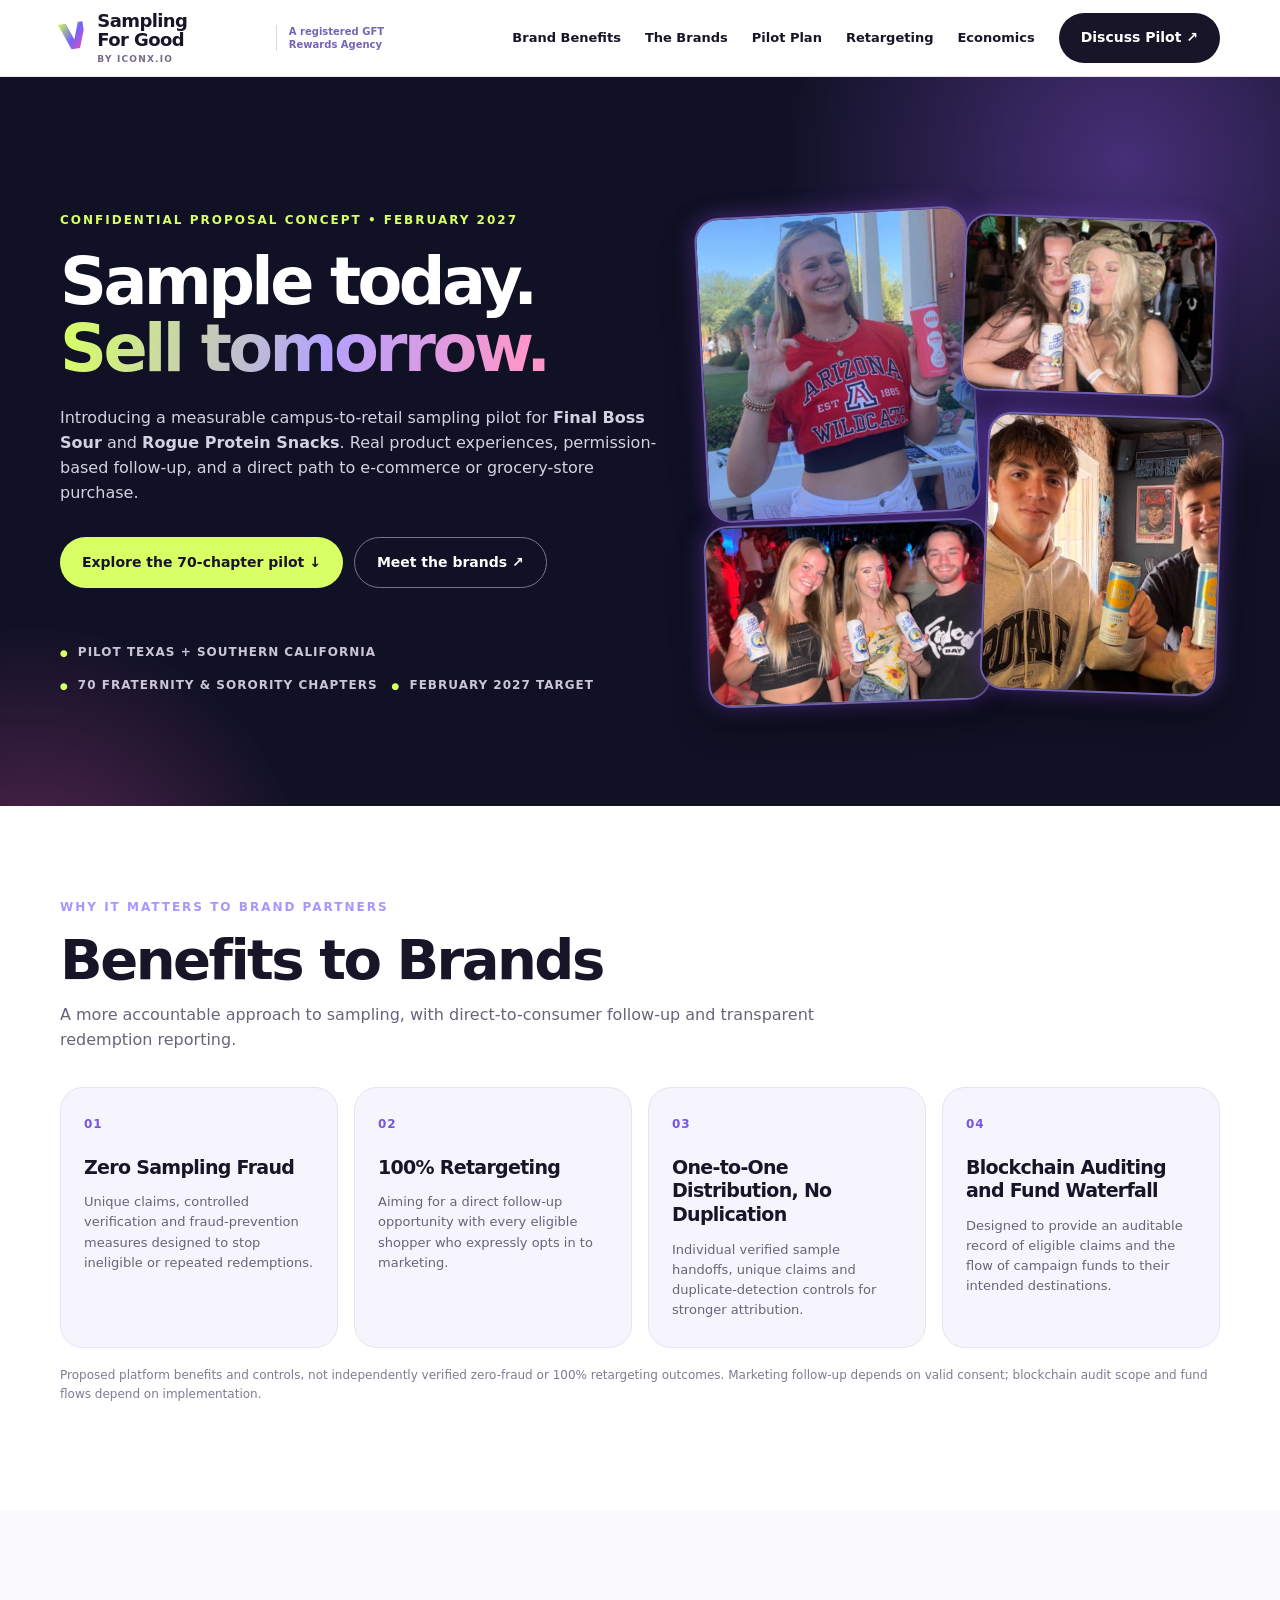
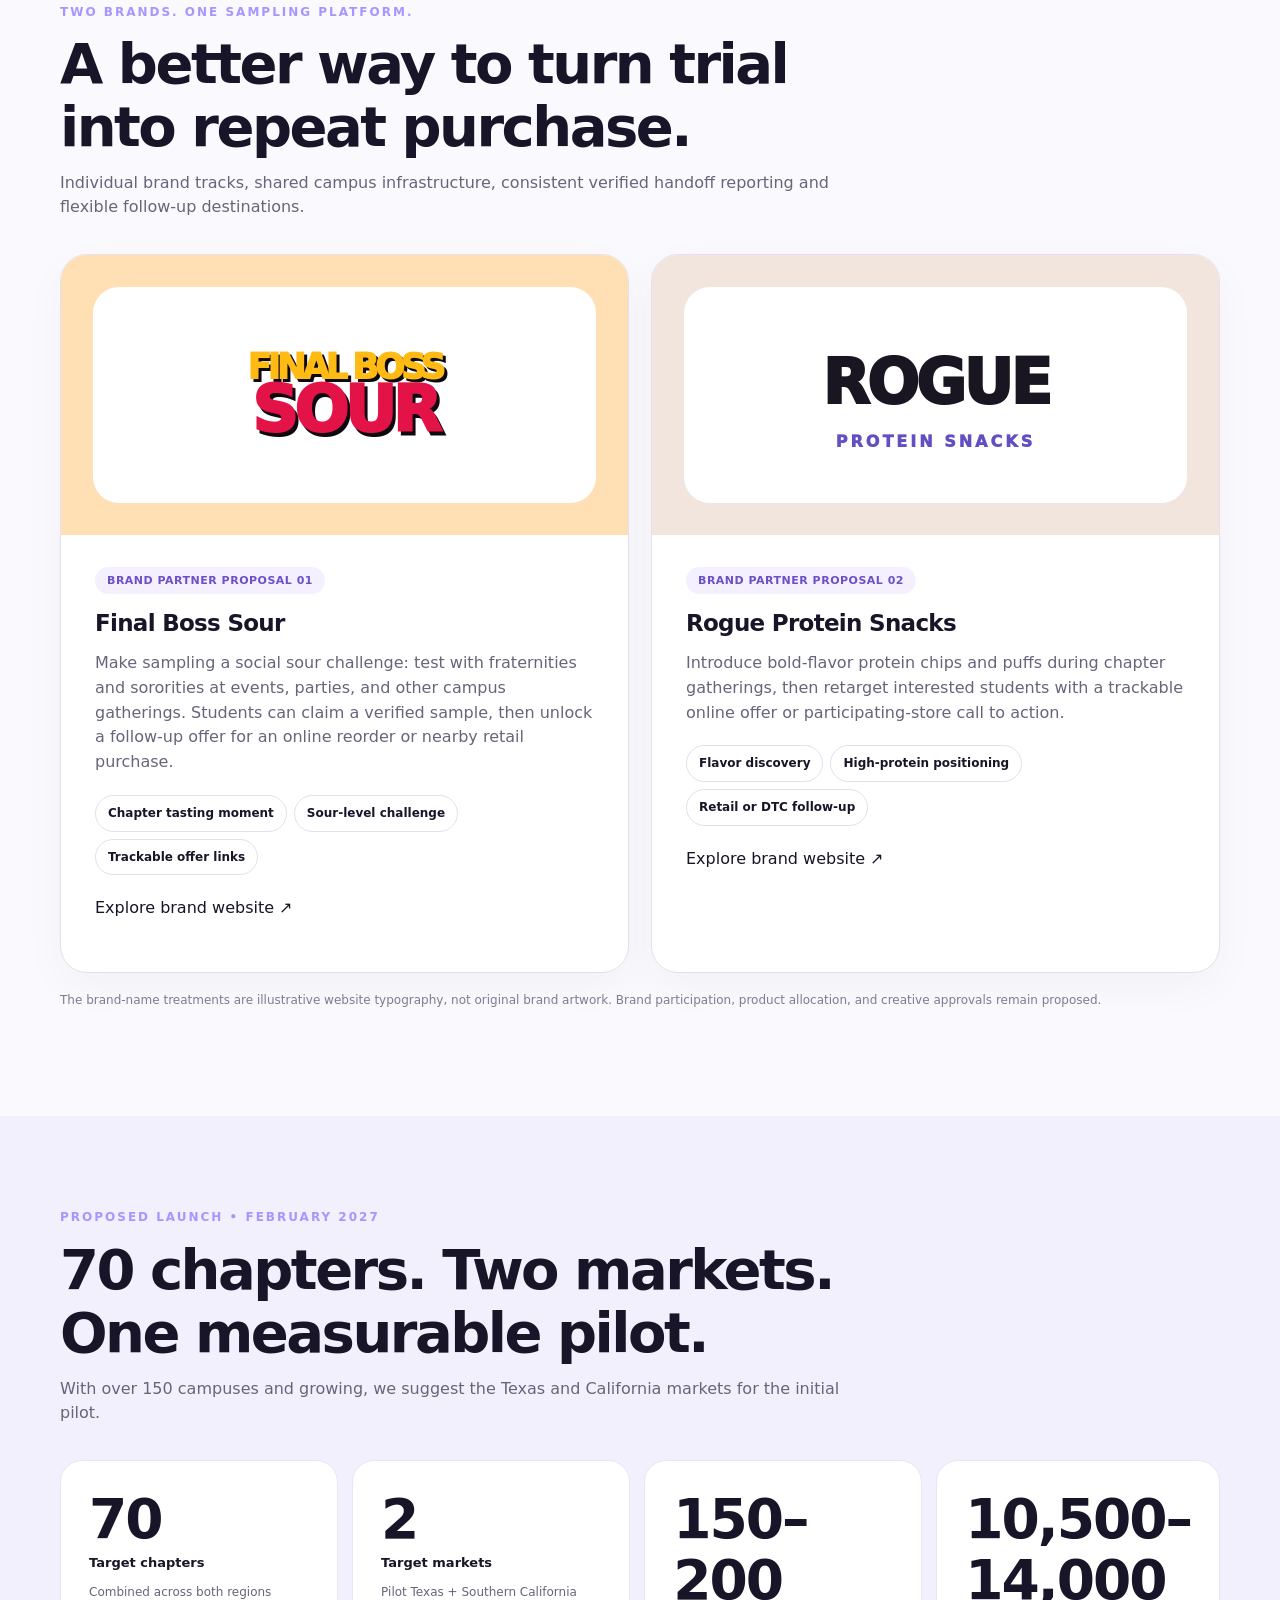
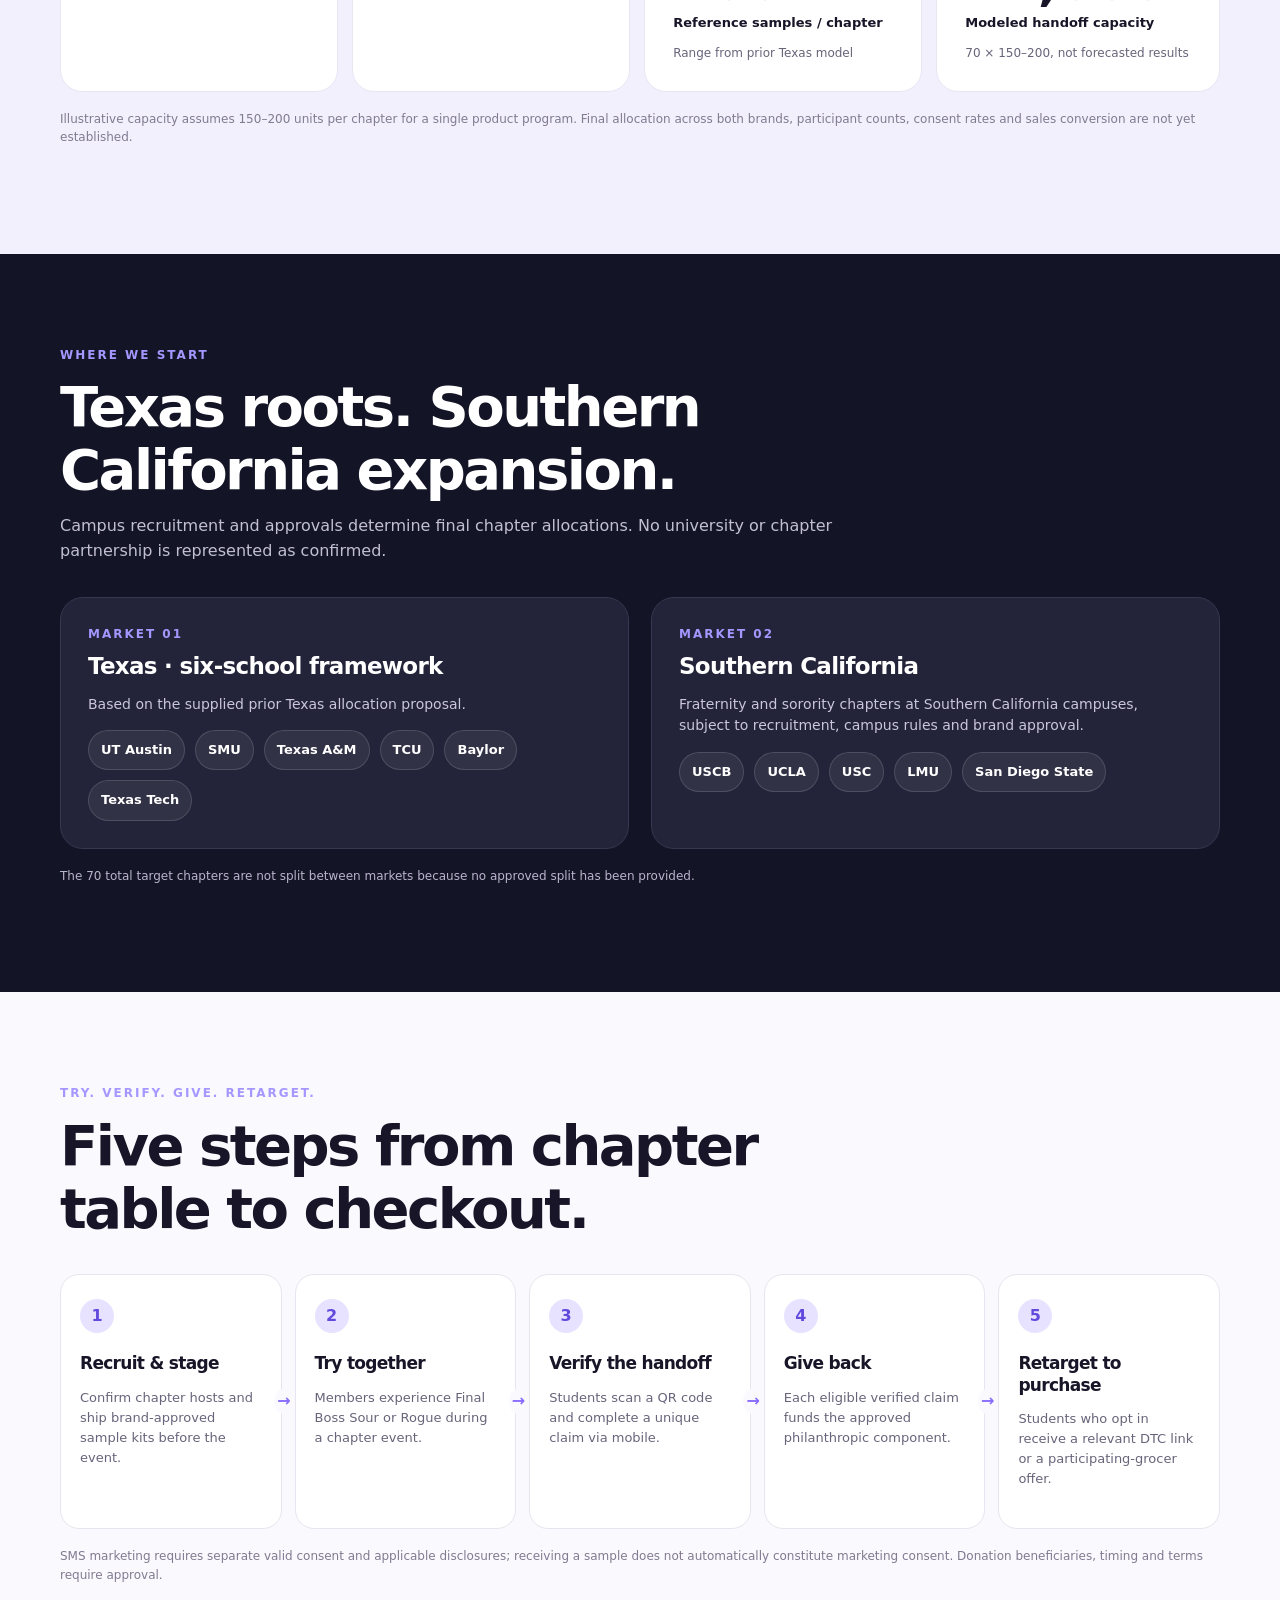
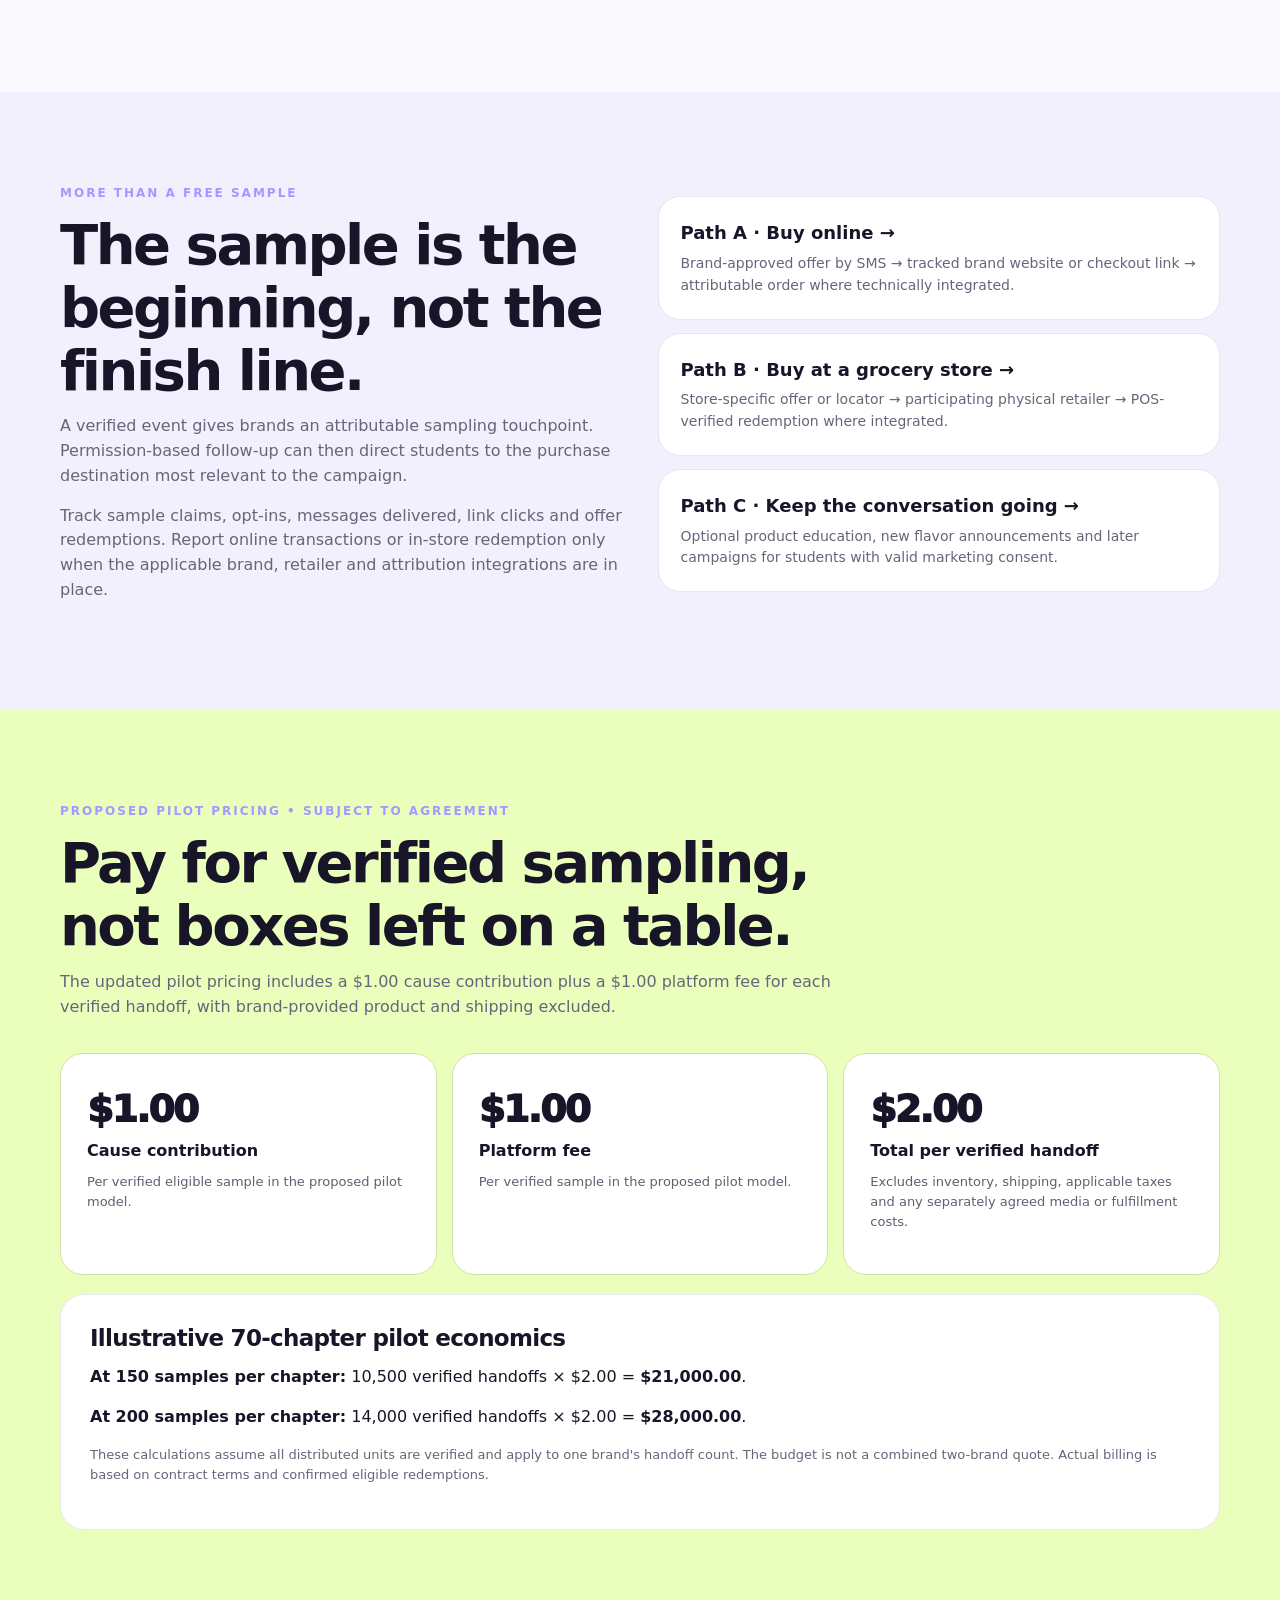
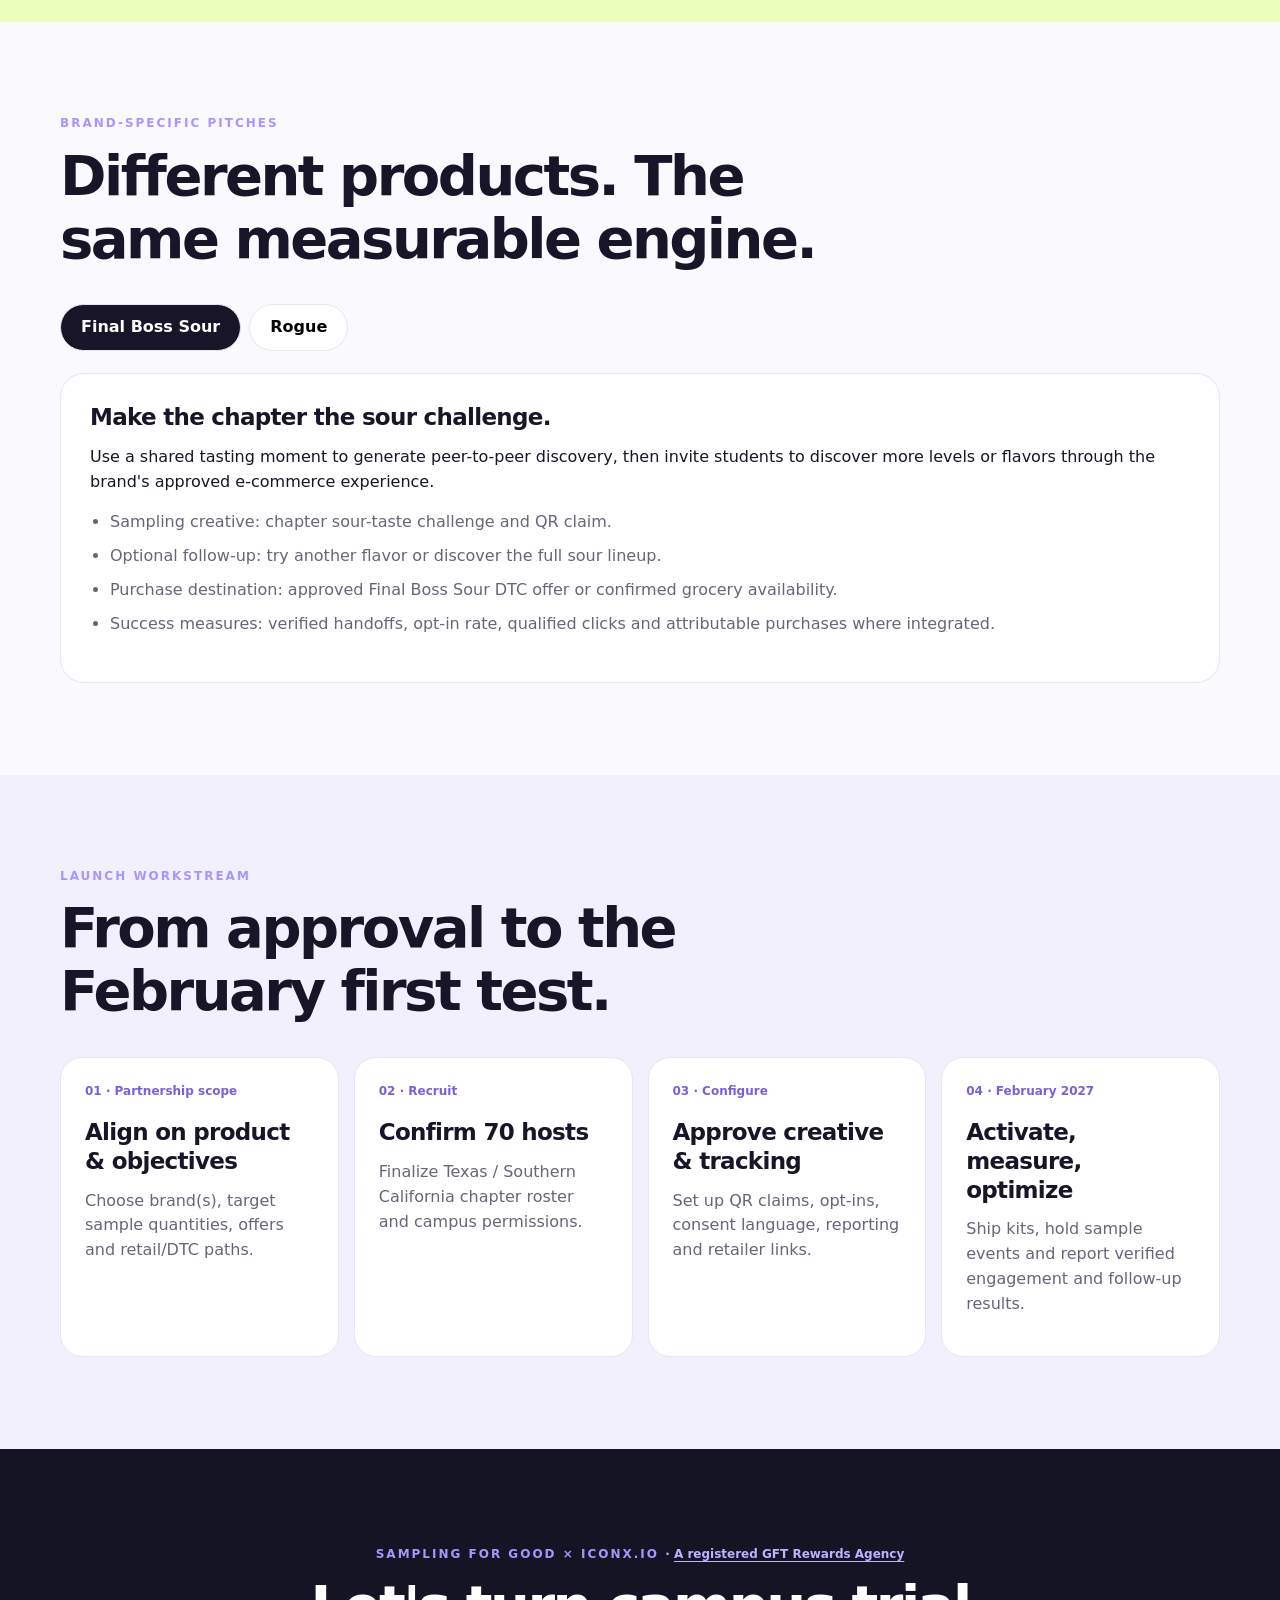
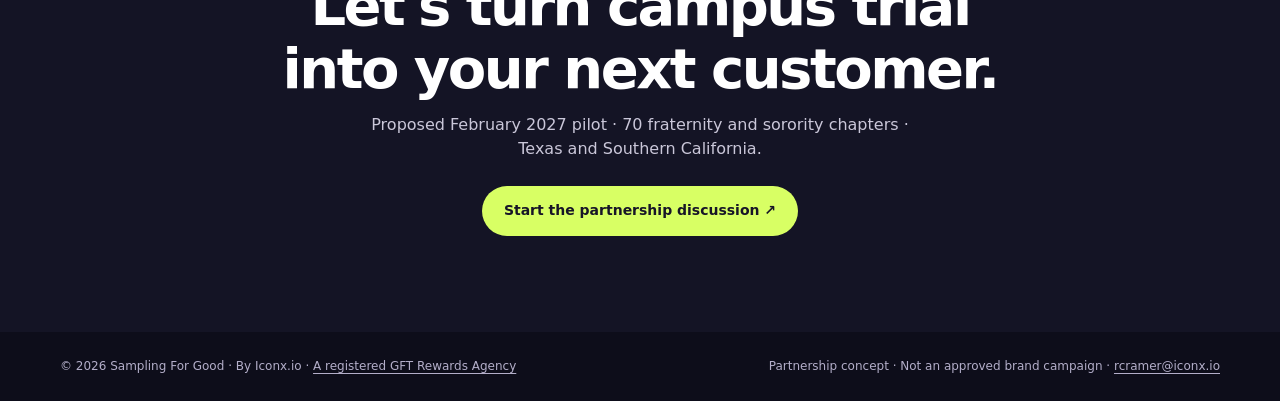
==== commit 8551fd8b: "Add brand benefits and registered GFT Rewards Agency designation" ====
--- a/brand-pitches/final-boss-rogue/index.html
+++ b/brand-pitches/final-boss-rogue/index.html
@@ -1,9 +1,10 @@
 <!doctype html>
 <html lang="en"><head><meta charset="utf-8"><meta name="viewport" content="width=device-width,initial-scale=1"><meta name="theme-color" content="#101124"><title>Final Boss Sour × Rogue | Sampling For Good — February 2027 Pilot</title><meta name="description" content="A proposed 70-chapter sampling and retargeting pilot across Texas and Southern California, by Sampling For Good / Iconx."><style>
 :root{--ink:#171527;--muted:#68647a;--purple:#7564fa;--pink:#f04bb6;--lime:#d8ff64;--blue:#488eff;--line:#e8e5f0}*{box-sizing:border-box}html{scroll-behavior:smooth}body{margin:0;background:#faf9fd;color:var(--ink);font:16px/1.55 Inter,ui-sans-serif,system-ui,-apple-system,Segoe UI,sans-serif}a{color:inherit;text-decoration:none}button{font:inherit;cursor:pointer}.wrap{width:min(1160px,calc(100% - 44px));margin:auto}.nav{position:sticky;top:0;z-index:9;background:#fffffff2;backdrop-filter:blur(18px);border-bottom:1px solid var(--line)}.nav .wrap{display:flex;align-items:center;justify-content:space-between;min-height:76px;gap:18px}.logo{display:flex;align-items:center;gap:12px;font-size:18px;font-weight:900;line-height:1.05;letter-spacing:-.6px}.vmark{font-weight:1000;font-size:34px;letter-spacing:-10px;padding-right:9px;background:linear-gradient(130deg,#c8fc55 5%,#7363fc 50%,#ef4ab0 85%);-webkit-background-clip:text;background-clip:text;color:transparent;transform:rotate(-9deg)}.logo small{font-size:9px;letter-spacing:1.2px;color:#756b89;display:block;margin-top:5px}.navlinks{display:flex;align-items:center;gap:24px;font-size:13px;font-weight:750}.btn{display:inline-flex;align-items:center;justify-content:center;border:0;padding:14px 22px;border-radius:100px;background:var(--ink);color:white;font-weight:850;font-size:14px;transition:transform .2s,box-shadow .2s}.btn:hover{transform:translateY(-2px);box-shadow:0 12px 26px #11112626}.btn.lime{background:var(--lime);color:var(--ink)}.btn.outline{background:#fff;color:var(--ink);border:1px solid var(--line)}.hero{background:#101124;color:white;position:relative;overflow:hidden;padding:108px 0 86px}.hero:before{content:'';position:absolute;width:710px;height:710px;border-radius:50%;right:-200px;top:-270px;background:radial-gradient(circle,#995cf466,transparent 69%)}.hero:after{content:'';position:absolute;width:560px;height:560px;border-radius:50%;left:-250px;bottom:-380px;background:radial-gradient(circle,#ed54b755,transparent 72%)}.hero .wrap{position:relative;z-index:1}.eyebrow{font-size:12px;font-weight:900;letter-spacing:2px;text-transform:uppercase;color:#a597ff}.hero .eyebrow{color:#d8ff64}.hero h1{font-size:clamp(48px,7vw,91px);line-height:1.02;letter-spacing:-5px;max-width:1000px;margin:19px 0 25px}.gradient{background:linear-gradient(100deg,#d8ff64 1%,#b4a1ff 55%,#ff96c9 95%);color:transparent;background-clip:text}.hero p{font-size:19px;max-width:690px;color:#d4d1e4}.actions{display:flex;gap:11px;flex-wrap:wrap;margin-top:31px}.hero .outline{background:transparent;color:white;border:1px solid #77758a}.herofoot{display:flex;gap:24px;flex-wrap:wrap;margin-top:55px;color:#cac5d9;font-size:12px;text-transform:uppercase;letter-spacing:1px;font-weight:750}.herofoot span:before{content:'●';color:var(--lime);font-size:9px;margin-right:9px}section{padding:92px 0}.sectionhead{max-width:790px;margin-bottom:34px}h2{font-size:clamp(34px,4.7vw,56px);line-height:1.12;letter-spacing:-2.5px;margin:12px 0}h3{font-size:23px;line-height:1.25;letter-spacing:-.7px;margin:0 0 13px}p{margin:0 0 15px}.muted{color:var(--muted)}.brandgrid,.metricgrid,.steps,.dual,.geogrid{display:grid;grid-template-columns:repeat(2,minmax(0,1fr));gap:22px}.brandcard{border:1px solid #e5e0eb;background:white;border-radius:27px;overflow:hidden;box-shadow:0 14px 45px #28204609}.brandtop{height:280px;display:flex;align-items:center;justify-content:center;flex-direction:column;text-align:center;padding:32px}.brandtop.sour{background:#ffe0b5}.brandtop.rogue{background:#f1e5dd}.brandtop .inner{border-radius:26px;background:white;height:100%;width:100%;display:flex;align-items:center;justify-content:center;flex-direction:column;padding:25px}.bossmark{font-weight:1000;text-transform:uppercase;line-height:.87;letter-spacing:-4px;font-size:clamp(38px,5vw,70px);color:#e41347;text-shadow:3px 4px 0 #0e0811}.bossmark small{font-size:.55em;display:block;color:#ffbb13;text-shadow:3px 3px 0 #0e0811}.roguemark{font-weight:1000;font-size:clamp(34px,4.8vw,69px);letter-spacing:-3px;color:#191622}.roguemark em{font-size:16px;display:block;color:#6250c3;font-style:normal;letter-spacing:3px}.brandbody{padding:32px 34px 36px}.tag{display:inline-block;background:#f4f0ff;color:#6b50c8;border-radius:30px;padding:5px 12px;font-size:11px;font-weight:900;letter-spacing:.5px;text-transform:uppercase;margin-bottom:15px}.chips{display:flex;flex-wrap:wrap;gap:7px;margin-top:20px}.chips span{font-size:12px;font-weight:750;border:1px solid #e4dfeb;padding:8px 12px;border-radius:50px}.pitch{background:#f2f0fc}.stat{background:white;padding:28px;border-radius:22px;border:1px solid #e9e6f4}.stat strong{display:block;font-size:clamp(32px,4.5vw,55px);line-height:1.1;letter-spacing:-2px}.stat span{font-weight:850;font-size:13px}.stat small{display:block;font-size:12px;color:var(--muted);margin-top:9px}.metricgrid{grid-template-columns:repeat(4,1fr);gap:14px}.funnel{display:grid;grid-template-columns:repeat(5,1fr);gap:13px;margin-top:25px}.step{background:white;padding:24px 19px;border:1px solid var(--line);border-radius:19px;position:relative}.step .num{display:inline-block;border-radius:50%;width:34px;height:34px;text-align:center;line-height:34px;background:#e7e2ff;color:#624add;font-weight:900;margin-bottom:20px}.step h3{font-size:17px}.step p{font-size:13px;color:var(--muted)}.step:not(:last-child):after{content:'→';position:absolute;right:-13px;top:45%;z-index:2;font-weight:900;color:#896aff;background:#faf9fd;border-radius:50%;padding:0 3px}.geo{background:#131526;color:white}.geo h2,.geo h3{color:white}.geo .muted{color:#c3bfd3}.location{padding:27px;background:#232339;border:1px solid #39364f;border-radius:23px}.location h3{margin-top:8px}.location p{font-size:14px;color:#cac6dd}.schoollist{display:flex;flex-wrap:wrap;gap:10px}.schoollist span{background:#ffffff12;border:1px solid #ffffff22;border-radius:30px;padding:9px 12px;font-size:13px;font-weight:750}.note{font-size:12px;color:#817a91;margin-top:18px}.geo .note{color:#bbb4ce}.split{display:grid;grid-template-columns:1fr 1fr;gap:35px;align-items:center}.path{background:#fff;border:1px solid var(--line);border-radius:22px;padding:22px;margin-bottom:13px}.path b{display:block;font-size:18px}.path p{font-size:14px;color:var(--muted);margin:6px 0 0}.money{background:#eaffbb}.economics{display:grid;grid-template-columns:repeat(3,1fr);gap:15px}.econ{background:#fff;border:1px solid #d9dfa9;padding:26px;border-radius:23px}.econ .big{font-size:38px;letter-spacing:-2px;font-weight:1000}.econ b{display:block}.econ p{color:#635e70;font-size:13px;margin-top:8px}.timeline{display:grid;grid-template-columns:repeat(4,1fr);gap:15px}.timeline article{background:white;border:1px solid var(--line);border-radius:22px;padding:24px}.timeline i{display:block;font-weight:900;font-size:12px;color:#7462dc;font-style:normal;margin-bottom:18px}.closing{background:#141425;color:white;text-align:center;padding:96px 0}.closing p{color:#cac7d9;max-width:580px;margin:0 auto 24px}.footer{padding:25px 0;background:#0d0d1a;color:#b3aec9;font-size:12px}.footer .wrap{display:flex;justify-content:space-between;flex-wrap:wrap;gap:12px}.detailtab{display:flex;gap:8px;margin:22px 0}.detailtab button{background:white;border:1px solid var(--line);border-radius:30px;padding:10px 20px;font-weight:850}.detailtab button.active{background:#171527;color:white}.panel{background:white;border-radius:24px;padding:29px;border:1px solid var(--line)}.panel[hidden]{display:none}.panel ul{padding-left:20px;color:var(--muted)}.panel li{margin:9px 0}@media(max-width:900px){.metricgrid{grid-template-columns:repeat(2,1fr)}.funnel{grid-template-columns:repeat(2,1fr)}.funnel .step:after{display:none}.timeline{grid-template-columns:repeat(2,1fr)}.navlinks a:not(.btn){display:none}}@media(max-width:620px){.wrap{width:min(100% - 30px,1160px)}.nav .wrap{min-height:70px}.nav .btn{padding:10px 12px;font-size:12px}.logo{font-size:14px}.hero{padding:76px 0 62px}.hero h1{letter-spacing:-2.6px}.hero p{font-size:16px}.brandgrid,.dual,.geogrid,.split{grid-template-columns:1fr}.brandtop{height:235px}.brandbody{padding:24px}.funnel,.timeline{grid-template-columns:1fr}.metricgrid{gap:9px}.stat{padding:18px}.stat strong{letter-spacing:-1px}.economics{grid-template-columns:1fr}section{padding:64px 0}h2{letter-spacing:-1.5px}}
-.hero-layout{display:grid;grid-template-columns:minmax(0,1.08fr) minmax(0,.92fr);align-items:center;gap:20px}.hero-copy{min-width:0}.hero-copy h1{font-size:clamp(47px,5.1vw,74px);letter-spacing:-3.6px}.hero-copy p{font-size:16px;max-width:600px}.hero-copy .herofoot{gap:14px}.hero-montage{position:relative;height:535px;min-width:0;isolation:isolate}.hero-montage:before{content:"";position:absolute;inset:7% 2%;background:radial-gradient(ellipse,#7b4de866 8%,#2b2c7000 69%);filter:blur(24px);z-index:-1}.hero-montage .photo{position:absolute;display:block;object-fit:cover;border-radius:24px;border:2px solid #a38efe95;box-shadow:0 0 23px #9a59fc65,0 15px 32px #0008;background:#26213b;transition:transform .2s ease}.photo-one{top:5%;left:1%;width:52%;height:57%;transform:rotate(-3deg)}.photo-two{top:6%;right:1%;width:48%;height:33%;transform:rotate(2deg)}.photo-three{bottom:3%;left:2%;width:54%;height:34%;transform:rotate(-2deg)}.photo-four{top:43%;right:0;width:45%;height:52%;transform:rotate(2deg)}@media(max-width:900px){.hero-layout{grid-template-columns:1fr}.hero-copy h1{font-size:clamp(50px,8vw,80px)}.hero-montage{height:490px;max-width:650px;width:100%;margin:30px auto 0}}@media(max-width:620px){.hero-montage{height:350px}.hero-copy h1{font-size:clamp(43px,10vw,65px);letter-spacing:-2.5px}.hero-montage .photo{border-radius:15px}.hero-copy .herofoot{margin-top:35px}}</style></head><body>
-<header class="nav"><div class="wrap"><a href="#" class="logo"><span class="vmark">V</span><span>Sampling<br>For Good<small>BY ICONX.IO</small></span></a><nav class="navlinks"><a href="#brands">The Brands</a><a href="#pilot">Pilot Plan</a><a href="#retargeting">Retargeting</a><a href="#economics">Economics</a><a class="btn" href="mailto:rcramer@iconx.io?subject=February%202027%20Sampling%20For%20Good%20Pilot">Discuss Pilot ↗</a></nav></div></header>
+.hero-layout{display:grid;grid-template-columns:minmax(0,1.08fr) minmax(0,.92fr);align-items:center;gap:20px}.hero-copy{min-width:0}.hero-copy h1{font-size:clamp(47px,5.1vw,74px);letter-spacing:-3.6px}.hero-copy p{font-size:16px;max-width:600px}.hero-copy .herofoot{gap:14px}.hero-montage{position:relative;height:535px;min-width:0;isolation:isolate}.hero-montage:before{content:"";position:absolute;inset:7% 2%;background:radial-gradient(ellipse,#7b4de866 8%,#2b2c7000 69%);filter:blur(24px);z-index:-1}.hero-montage .photo{position:absolute;display:block;object-fit:cover;border-radius:24px;border:2px solid #a38efe95;box-shadow:0 0 23px #9a59fc65,0 15px 32px #0008;background:#26213b;transition:transform .2s ease}.photo-one{top:5%;left:1%;width:52%;height:57%;transform:rotate(-3deg)}.photo-two{top:6%;right:1%;width:48%;height:33%;transform:rotate(2deg)}.photo-three{bottom:3%;left:2%;width:54%;height:34%;transform:rotate(-2deg)}.photo-four{top:43%;right:0;width:45%;height:52%;transform:rotate(2deg)}@media(max-width:900px){.hero-layout{grid-template-columns:1fr}.hero-copy h1{font-size:clamp(50px,8vw,80px)}.hero-montage{height:490px;max-width:650px;width:100%;margin:30px auto 0}}@media(max-width:620px){.hero-montage{height:350px}.hero-copy h1{font-size:clamp(43px,10vw,65px);letter-spacing:-2.5px}.hero-montage .photo{border-radius:15px}.hero-copy .herofoot{margin-top:35px}}.agency-top{font-size:10px;line-height:1.3;font-weight:750;color:#7564b7;border-left:1px solid #dad5ea;padding-left:12px;margin-left:-6px;max-width:142px}.agency-inline{font-size:12px;color:#bab3ff;text-transform:none;letter-spacing:0}.agency-inline a,.footer a{ text-decoration:underline;text-underline-offset:3px}.benefits{background:#ffffff}.benefitgrid{display:grid;grid-template-columns:repeat(4,minmax(0,1fr));gap:16px}.benefitcard{background:#f6f4fc;padding:27px 23px;border:1px solid #e8e2f2;border-radius:23px}.benefit-icon{font-weight:900;font-size:12px;letter-spacing:1px;color:#7657dd;margin-bottom:22px}.benefitcard h3{font-size:19px}.benefitcard p{font-size:13px;color:var(--muted);margin:0}@media(max-width:1000px){.agency-top{display:none}.benefitgrid{grid-template-columns:repeat(2,minmax(0,1fr))}}@media(max-width:620px){.benefitgrid{grid-template-columns:1fr}.benefitcard{padding:24px}.agency-inline{display:block;margin-top:5px}}</style></head><body>
+<header class="nav"><div class="wrap"><a href="#" class="logo"><span class="vmark">V</span><span>Sampling<br>For Good<small>BY ICONX.IO</small></span></a><a class="agency-top" href="https://iconx-io.vercel.app/#home" target="_blank" rel="noopener noreferrer">A registered GFT Rewards Agency</a><nav class="navlinks"><a href="#benefits">Brand Benefits</a><a href="#brands">The Brands</a><a href="#pilot">Pilot Plan</a><a href="#retargeting">Retargeting</a><a href="#economics">Economics</a><a class="btn" href="mailto:rcramer@iconx.io?subject=February%202027%20Sampling%20For%20Good%20Pilot">Discuss Pilot ↗</a></nav></div></header>
 <main><div class="hero"><div class="wrap"><div class="hero-layout"><div class="hero-copy"><div class="eyebrow">Confidential proposal concept • February 2027</div><h1>Sample today.<br><span class="gradient">Sell tomorrow.</span></h1><p>Introducing a measurable campus-to-retail sampling pilot for <b>Final Boss Sour</b> and <b>Rogue Protein Snacks</b>. Real product experiences, permission-based follow-up, and a direct path to e-commerce or grocery-store purchase.</p><div class="actions"><a class="btn lime" href="#pilot">Explore the 70-chapter pilot ↓</a><a class="btn outline" href="#brands">Meet the brands ↗</a></div><div class="herofoot"><span>Pilot Texas + Southern California</span><span>70 fraternity & sorority chapters</span><span>February 2027 target</span></div></div><div class="hero-montage" role="img" aria-label="Four photos of college students enjoying sampling events"><img class="photo photo-one" src="images/campus-activation.jpg" alt=""><img class="photo photo-two" src="images/brand-party.jpg" alt=""><img class="photo photo-three" src="images/group-sampling.jpg" alt=""><img class="photo photo-four" src="images/friends-snacks.jpg" alt=""></div></div></div></div>
+<section class="benefits" id="benefits"><div class="wrap"><div class="sectionhead"><div class="eyebrow">Why it matters to brand partners</div><h2>Benefits to Brands</h2><p class="muted">A more accountable approach to sampling, with direct-to-consumer follow-up and transparent redemption reporting.</p></div><div class="benefitgrid"><article class="benefitcard"><div class="benefit-icon">01</div><h3>Zero Sampling Fraud</h3><p>Unique claims, controlled verification and fraud-prevention measures designed to stop ineligible or repeated redemptions.</p></article><article class="benefitcard"><div class="benefit-icon">02</div><h3>100% Retargeting</h3><p>Aiming for a direct follow-up opportunity with every eligible shopper who expressly opts in to marketing.</p></article><article class="benefitcard"><div class="benefit-icon">03</div><h3>One-to-One Distribution, No Duplication</h3><p>Individual verified sample handoffs, unique claims and duplicate-detection controls for stronger attribution.</p></article><article class="benefitcard"><div class="benefit-icon">04</div><h3>Blockchain Auditing and Fund Waterfall</h3><p>Designed to provide an auditable record of eligible claims and the flow of campaign funds to their intended destinations.</p></article></div><p class="note">Proposed platform benefits and controls, not independently verified zero-fraud or 100% retargeting outcomes. Marketing follow-up depends on valid consent; blockchain audit scope and fund flows depend on implementation.</p></div></section>
 <section id="brands"><div class="wrap"><div class="sectionhead"><div class="eyebrow">Two brands. One sampling platform.</div><h2>A better way to turn trial into repeat purchase.</h2><p class="muted">Individual brand tracks, shared campus infrastructure, consistent verified handoff reporting and flexible follow-up destinations.</p></div><div class="brandgrid">
 <article class="brandcard"><div class="brandtop sour"><div class="inner"><div class="bossmark"><small>FINAL BOSS</small>SOUR</div></div></div><div class="brandbody"><div class="tag">Brand partner proposal 01</div><h3>Final Boss Sour</h3><p class="muted">Make sampling a social sour challenge: test with fraternities and sororities at events, parties, and other campus gatherings. Students can claim a verified sample, then unlock a follow-up offer for an online reorder or nearby retail purchase.</p><div class="chips"><span>Chapter tasting moment</span><span>Sour-level challenge</span><span>Trackable offer links</span></div><p style="margin-top:21px"><a href="https://finalbosssour.com/" target="_blank" rel="noopener">Explore brand website ↗</a></p></div></article>
 <article class="brandcard"><div class="brandtop rogue"><div class="inner"><div class="roguemark">ROGUE<em>PROTEIN SNACKS</em></div></div></div><div class="brandbody"><div class="tag">Brand partner proposal 02</div><h3>Rogue Protein Snacks</h3><p class="muted">Introduce bold-flavor protein chips and puffs during chapter gatherings, then retarget interested students with a trackable online offer or participating-store call to action.</p><div class="chips"><span>Flavor discovery</span><span>High-protein positioning</span><span>Retail or DTC follow-up</span></div><p style="margin-top:21px"><a href="https://roguesnacks.com/" target="_blank" rel="noopener">Explore brand website ↗</a></p></div></article></div><p class="note">The brand-name treatments are illustrative website typography, not original brand artwork. Brand participation, product allocation, and creative approvals remain proposed.</p></div></section>
@@ -14,5 +15,5 @@
 <section class="money" id="economics"><div class="wrap"><div class="sectionhead"><div class="eyebrow">Proposed pilot pricing • subject to agreement</div><h2>Pay for verified sampling, not boxes left on a table.</h2><p class="muted">The updated pilot pricing includes a $1.00 cause contribution plus a $1.00 platform fee for each verified handoff, with brand-provided product and shipping excluded.</p></div><div class="economics"><div class="econ"><div class="big">$1.00</div><b>Cause contribution</b><p>Per verified eligible sample in the proposed pilot model.</p></div><div class="econ"><div class="big">$1.00</div><b>Platform fee</b><p>Per verified sample in the proposed pilot model.</p></div><div class="econ"><div class="big">$2.00</div><b>Total per verified handoff</b><p>Excludes inventory, shipping, applicable taxes and any separately agreed media or fulfillment costs.</p></div></div><div class="panel" style="margin-top:19px"><h3>Illustrative 70-chapter pilot economics</h3><p><b>At 150 samples per chapter:</b> 10,500 verified handoffs × $2.00 = <b>$21,000.00</b>.</p><p><b>At 200 samples per chapter:</b> 14,000 verified handoffs × $2.00 = <b>$28,000.00</b>.</p><p class="muted" style="font-size:13px">These calculations assume all distributed units are verified and apply to one brand's handoff count. The budget is not a combined two-brand quote. Actual billing is based on contract terms and confirmed eligible redemptions.</p></div></div></section>
 <section><div class="wrap"><div class="sectionhead"><div class="eyebrow">Brand-specific pitches</div><h2>Different products. The same measurable engine.</h2></div><div class="detailtab" role="tablist" aria-label="Brand track"><button class="active" data-tab="fbs" role="tab" aria-selected="true">Final Boss Sour</button><button data-tab="rogue" role="tab" aria-selected="false">Rogue</button></div><div id="fbs" class="panel" role="tabpanel"><h3>Make the chapter the sour challenge.</h3><p>Use a shared tasting moment to generate peer-to-peer discovery, then invite students to discover more levels or flavors through the brand's approved e-commerce experience.</p><ul><li>Sampling creative: chapter sour-taste challenge and QR claim.</li><li>Optional follow-up: try another flavor or discover the full sour lineup.</li><li>Purchase destination: approved Final Boss Sour DTC offer or confirmed grocery availability.</li><li>Success measures: verified handoffs, opt-in rate, qualified clicks and attributable purchases where integrated.</li></ul></div><div id="rogue" class="panel" role="tabpanel" hidden><h3>Show that protein snacks can still bring the flavor.</h3><p>Build discovery around Rogue's chip and puff flavors at campus chapter gatherings, with relevant follow-up that supports repeat snack purchases.</p><ul><li>Sampling creative: flavor trial and QR claim at chapter gatherings.</li><li>Optional follow-up: favorite-flavor poll and approved online offer.</li><li>Purchase destination: Rogue DTC checkout or confirmed nearby retail locations.</li><li>Success measures: verified handoffs, opt-in rate, qualified clicks and attributable purchases where integrated.</li></ul></div></div></section>
 <section class="pitch"><div class="wrap"><div class="sectionhead"><div class="eyebrow">Launch workstream</div><h2>From approval to the February first test.</h2></div><div class="timeline"><article><i>01 · Partnership scope</i><h3>Align on product & objectives</h3><p class="muted">Choose brand(s), target sample quantities, offers and retail/DTC paths.</p></article><article><i>02 · Recruit</i><h3>Confirm 70 hosts</h3><p class="muted">Finalize Texas / Southern California chapter roster and campus permissions.</p></article><article><i>03 · Configure</i><h3>Approve creative & tracking</h3><p class="muted">Set up QR claims, opt-ins, consent language, reporting and retailer links.</p></article><article><i>04 · February 2027</i><h3>Activate, measure, optimize</h3><p class="muted">Ship kits, hold sample events and report verified engagement and follow-up results.</p></article></div></div></section>
-<div class="closing" id="contact"><div class="wrap"><div class="eyebrow">Sampling For Good × Iconx.io</div><h2>Let's turn campus trial<br>into your next customer.</h2><p>Proposed February 2027 pilot · 70 fraternity and sorority chapters · Texas and Southern California.</p><a class="btn lime" href="mailto:rcramer@iconx.io?subject=Sampling%20For%20Good%20%7C%20February%202027%20brand%20pilot">Start the partnership discussion ↗</a></div></div>
-</main><footer class="footer"><div class="wrap"><span>© 2026 Sampling For Good · By Iconx.io</span><span>Partnership concept · Not an approved brand campaign · <a href="mailto:rcramer@iconx.io">rcramer@iconx.io</a></span></div></footer><script>document.querySelectorAll('[data-tab]').forEach(b=>b.addEventListener('click',()=>{document.querySelectorAll('[data-tab]').forEach(x=>{let a=x===b;x.classList.toggle('active',a);x.setAttribute('aria-selected',a)});document.querySelectorAll('[role=tabpanel]').forEach(p=>p.hidden=p.id!==b.dataset.tab)}));</script></body></html>+<div class="closing" id="contact"><div class="wrap"><div class="eyebrow">Sampling For Good × Iconx.io <span class="agency-inline">· <a href="https://iconx-io.vercel.app/#home" target="_blank" rel="noopener noreferrer">A registered GFT Rewards Agency</a></span></div><h2>Let's turn campus trial<br>into your next customer.</h2><p>Proposed February 2027 pilot · 70 fraternity and sorority chapters · Texas and Southern California.</p><a class="btn lime" href="mailto:rcramer@iconx.io?subject=Sampling%20For%20Good%20%7C%20February%202027%20brand%20pilot">Start the partnership discussion ↗</a></div></div>
+</main><footer class="footer"><div class="wrap"><span>© 2026 Sampling For Good · By Iconx.io · <a href="https://iconx-io.vercel.app/#home" target="_blank" rel="noopener noreferrer">A registered GFT Rewards Agency</a></span><span>Partnership concept · Not an approved brand campaign · <a href="mailto:rcramer@iconx.io">rcramer@iconx.io</a></span></div></footer><script>document.querySelectorAll('[data-tab]').forEach(b=>b.addEventListener('click',()=>{document.querySelectorAll('[data-tab]').forEach(x=>{let a=x===b;x.classList.toggle('active',a);x.setAttribute('aria-selected',a)});document.querySelectorAll('[role=tabpanel]').forEach(p=>p.hidden=p.id!==b.dataset.tab)}));</script></body></html>
